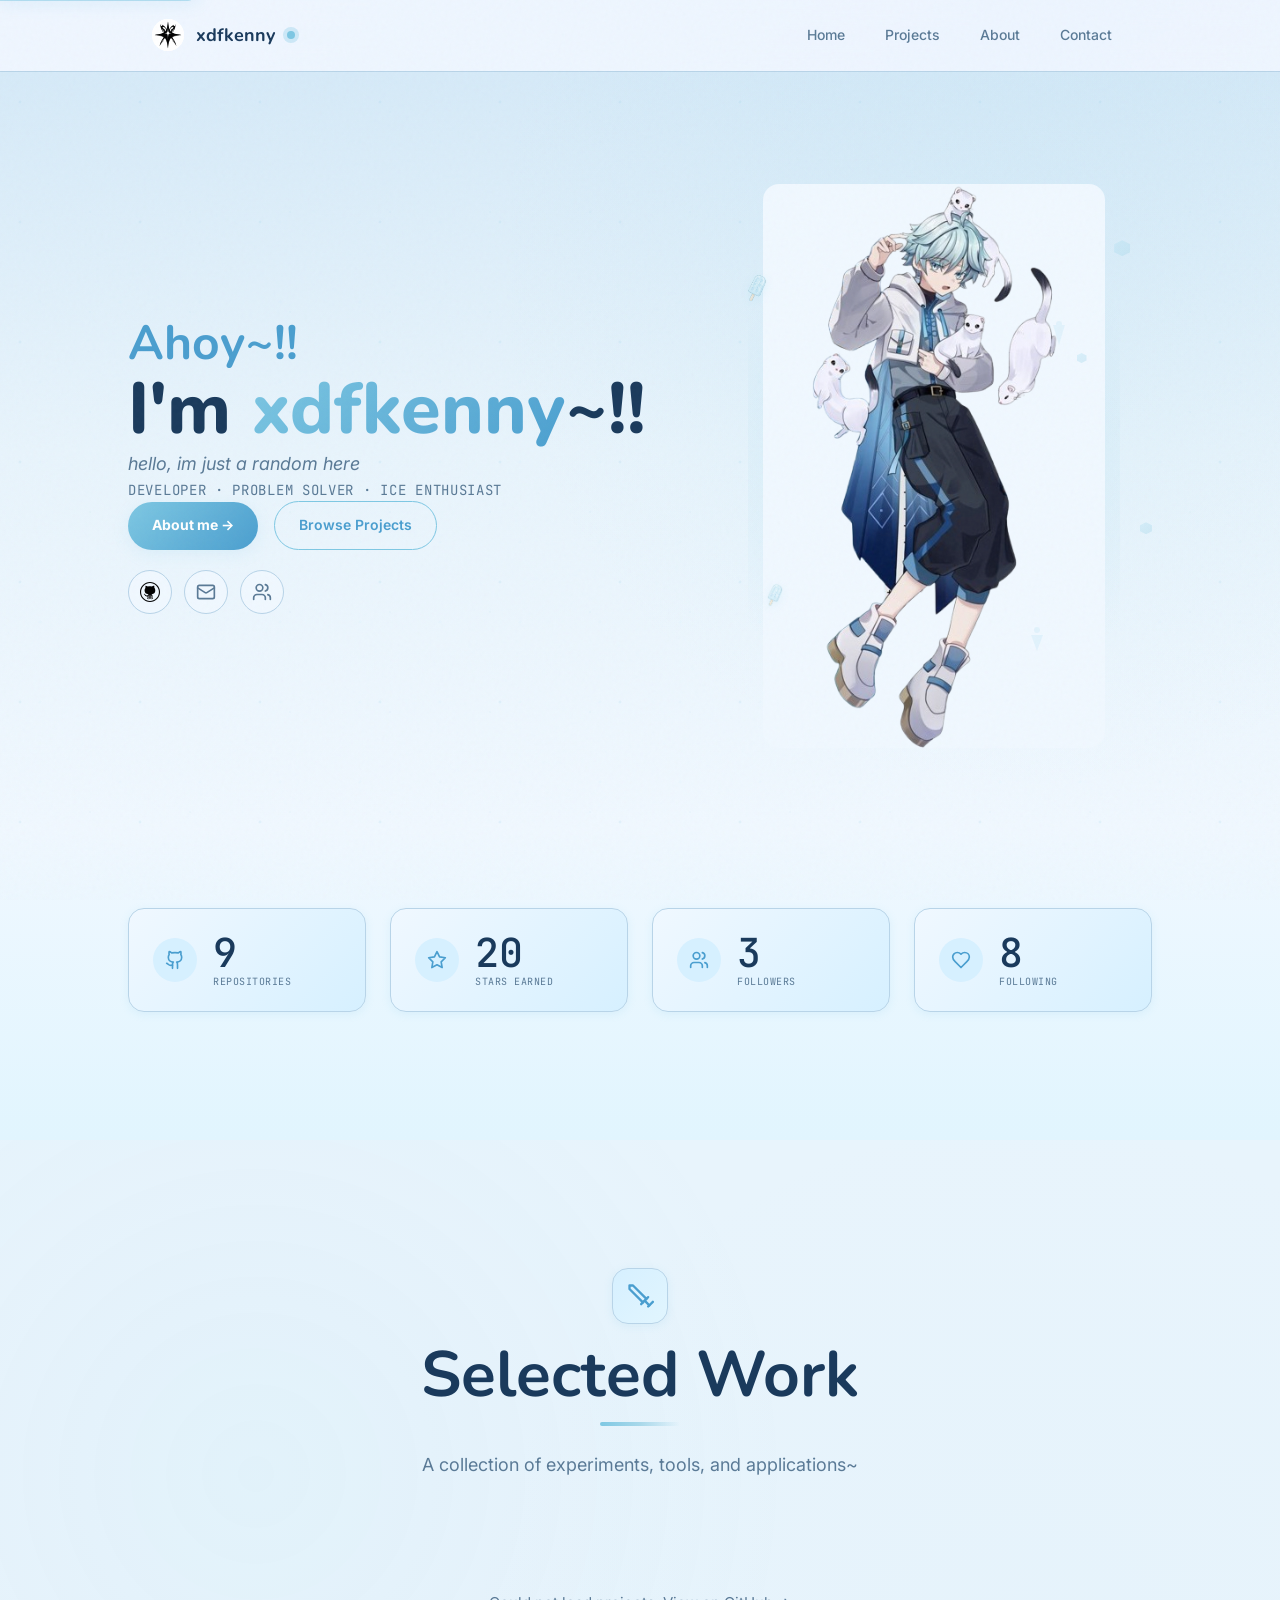
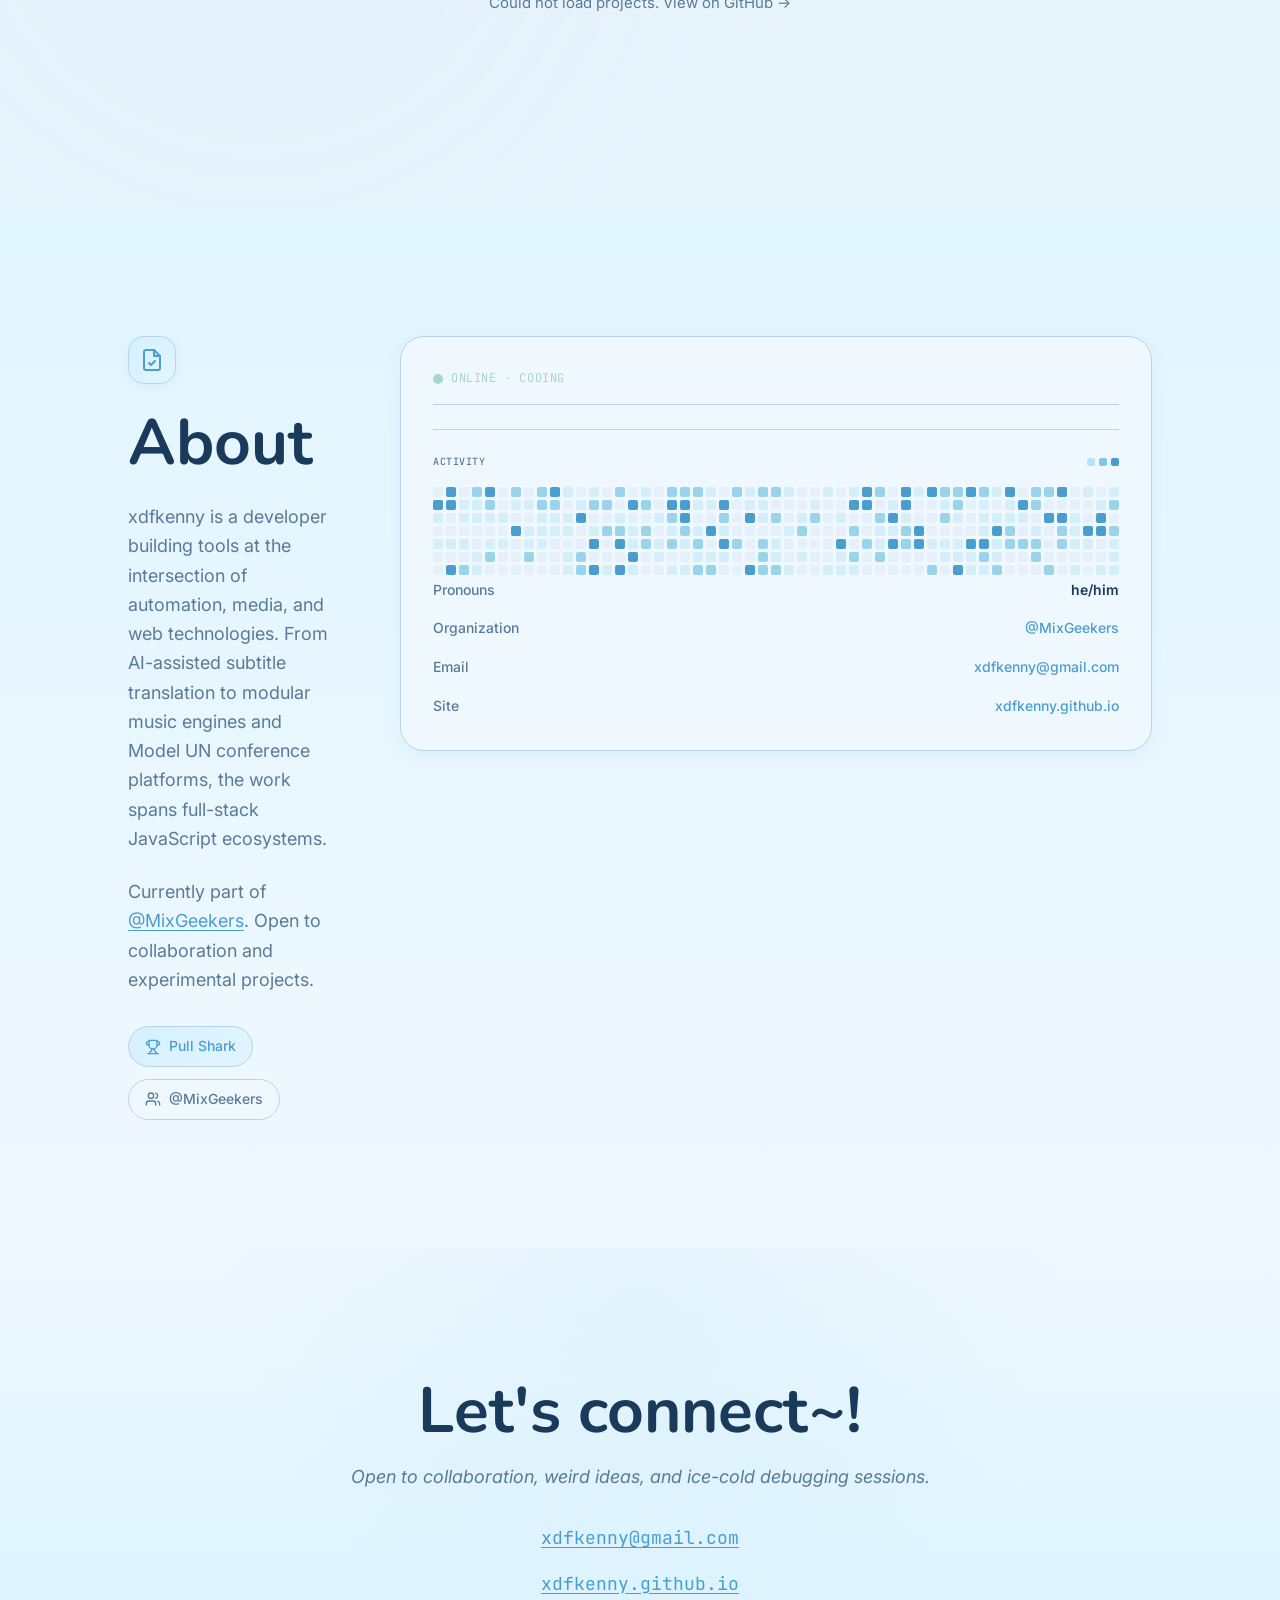
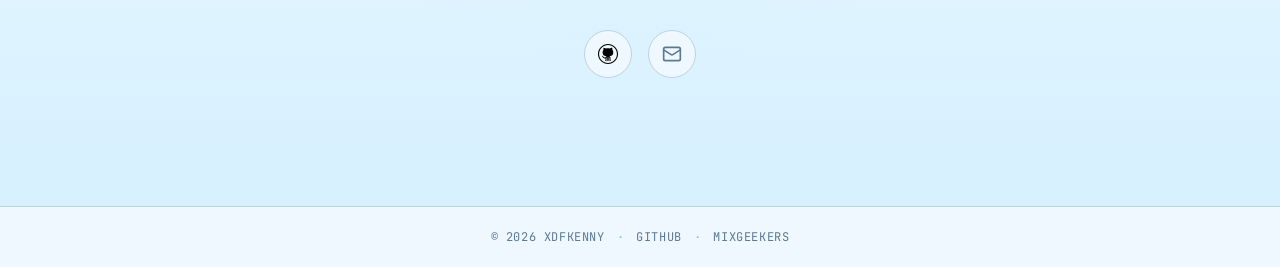
==== index.html @ c812cd15 "Rename heatmap classes to activity-wrapper/grid/square, fix layout with grid-auto-flow:column" ====
﻿<!DOCTYPE html>
<html lang="en">
<head>
  <meta charset="UTF-8">
  <meta name="viewport" content="width=device-width, initial-scale=1.0">
  <title>xdfkenny — Soft Cryo Portfolio</title>
  <meta name="description" content="xdfkenny — developer portfolio. A collection of experiments, tools, and applications built across JavaScript, TypeScript, Vue, and Nuxt. Soft Cryo aesthetic.">

  <link rel="preconnect" href="https://fonts.googleapis.com">
  <link rel="preconnect" href="https://fonts.gstatic.com" crossorigin>
  <link href="https://fonts.googleapis.com/css2?family=Nunito:wght@400;600;700;800&family=Inter:wght@300;400;500;600&family=JetBrains+Mono:wght@300;400;500&display=swap" rel="stylesheet">

  <link rel="icon" type="image/svg+xml" href="assets/logo.svg">
  <link rel="stylesheet" href="styles.css">
  <script src="script.js" defer></script>
</head>
<body>
  <a href="#main-content" class="skip-link">Skip to main content</a>

  <header class="site-header" role="banner">
    <nav class="site-nav" aria-label="Primary">
      <a href="#" class="brand">
        <img src="assets/logo.svg" alt="" class="brand-logo" aria-hidden="true">
        <span>xdfkenny</span>
        <span class="status-dot" aria-label="Online" title="Online"></span>
      </a>
      <div class="nav-links" id="nav-links">
        <a href="#">Home</a>
        <a href="#work">Projects</a>
        <a href="#about">About</a>
        <a href="#contact">Contact</a>
      </div>
      <button class="nav-toggle" aria-label="Toggle navigation" aria-expanded="false" aria-controls="nav-links">
        <span class="nav-toggle-bar" aria-hidden="true"></span>
        <span class="nav-toggle-bar" aria-hidden="true"></span>
        <span class="nav-toggle-bar" aria-hidden="true"></span>
      </button>
    </nav>
  </header>

  <main id="main-content">
    <!-- Hero Section -->
    <section class="hero" aria-labelledby="hero-heading">
      <div class="hero-inner">
        <div class="hero-content">
          <div class="hero-text">
            <p class="hero-greeting">Ahoy~!!</p>
            <h1 id="hero-heading" class="hero-title">I'm <span class="hero-name">xdfkenny</span>~!!</h1>
            <p class="hero-subtitle">hello, im just a random here</p>
            <p class="hero-role">Developer · Problem Solver · Ice Enthusiast</p>
            <div class="hero-actions">
              <a href="#about" class="btn btn-primary">About me →</a>
              <a href="#work" class="btn btn-secondary">Browse Projects</a>
            </div>
            <div class="hero-social">
              <a href="https://github.com/xdfkenny" class="icon-btn" target="_blank" rel="noopener noreferrer" aria-label="GitHub">
                <img src="assets/github.svg" alt="" class="icon-btn-img" aria-hidden="true">
              </a>
              <a href="mailto:xdfkenny@gmail.com" class="icon-btn" aria-label="Email">
                <svg xmlns="http://www.w3.org/2000/svg" width="20" height="20" viewBox="0 0 24 24" fill="none" stroke="currentColor" stroke-width="2" stroke-linecap="round" stroke-linejoin="round" aria-hidden="true"><rect width="20" height="16" x="2" y="4" rx="2"/><path d="m22 7-8.97 5.7a1.94 1.94 0 0 1-2.06 0L2 7"/></svg>
              </a>
              <a href="https://github.com/MixGeekers" class="icon-btn" target="_blank" rel="noopener noreferrer" aria-label="MixGeekers">
                <svg xmlns="http://www.w3.org/2000/svg" width="20" height="20" viewBox="0 0 24 24" fill="none" stroke="currentColor" stroke-width="2" stroke-linecap="round" stroke-linejoin="round" aria-hidden="true"><path d="M16 21v-2a4 4 0 0 0-4-4H6a4 4 0 0 0-4 4v2"/><circle cx="9" cy="7" r="4"/><path d="M22 21v-2a4 4 0 0 0-3-3.87"/><path d="M16 3.13a4 4 0 0 1 0 7.75"/></svg>
              </a>
            </div>
          </div>
          <div class="hero-visual">
            <div class="hero-avatar-frame">
              <img src="assets/image.png" alt="Chongyun full body illustration" class="hero-avatar">
              <div class="hero-avatar-glow" aria-hidden="true"></div>
            </div>
            <div class="floating-decorations" aria-hidden="true">
              <img src="assets/popsicle.png" alt="" class="popsicle-img popsicle-1">
              <img src="assets/popsicle.png" alt="" class="popsicle-img popsicle-2">
              <div class="icicle icicle-1"></div>
              <div class="icicle icicle-2"></div>
              <div class="crystal crystal-1"></div>
              <div class="crystal crystal-2"></div>
              <div class="crystal crystal-3"></div>
            </div>
          </div>
        </div>
      </div>
    </section>

    <!-- Stats Dashboard -->
    <section class="stats" aria-labelledby="stats-heading">
      <h2 id="stats-heading" class="sr-only">Statistics</h2>
      <div class="stats-grid">
        <div class="stats-card">
          <div class="stats-icon">
            <svg xmlns="http://www.w3.org/2000/svg" width="24" height="24" viewBox="0 0 24 24" fill="none" stroke="currentColor" stroke-width="2" stroke-linecap="round" stroke-linejoin="round" aria-hidden="true"><path d="M15 22v-4a4.8 4.8 0 0 0-1-3.5c3 0 6-2 6-5.5.08-1.25-.27-2.48-1-3.5.28-1.15.28-2.35 0-3.5 0 0-1 0-3 1.5-2.64-.5-5.36-.5-8 0C6 2 5 2 5 2c-.3 1.15-.3 2.35 0 3.5A5.403 5.403 0 0 0 4 9c0 3.5 3 5.5 6 5.5-.39.49-.68 1.05-.85 1.65-.17.6-.22 1.23-.15 1.85v4"/><path d="M9 18c-4.51 2-5-2-7-2"/></svg>
          </div>
          <div class="stats-info">
            <span class="stats-number">9</span>
            <span class="stats-label">Repositories</span>
          </div>
        </div>
        <div class="stats-card">
          <div class="stats-icon">
            <svg xmlns="http://www.w3.org/2000/svg" width="24" height="24" viewBox="0 0 24 24" fill="none" stroke="currentColor" stroke-width="2" stroke-linecap="round" stroke-linejoin="round" aria-hidden="true"><polygon points="12 2 15.09 8.26 22 9.27 17 14.14 18.18 21.02 12 17.77 5.82 21.02 7 14.14 2 9.27 8.91 8.26 12 2"/></svg>
          </div>
          <div class="stats-info">
            <span class="stats-number">20</span>
            <span class="stats-label">Stars Earned</span>
          </div>
        </div>
        <div class="stats-card">
          <div class="stats-icon">
            <svg xmlns="http://www.w3.org/2000/svg" width="24" height="24" viewBox="0 0 24 24" fill="none" stroke="currentColor" stroke-width="2" stroke-linecap="round" stroke-linejoin="round" aria-hidden="true"><path d="M16 21v-2a4 4 0 0 0-4-4H6a4 4 0 0 0-4 4v2"/><circle cx="9" cy="7" r="4"/><path d="M22 21v-2a4 4 0 0 0-3-3.87"/><path d="M16 3.13a4 4 0 0 1 0 7.75"/></svg>
          </div>
          <div class="stats-info">
            <span class="stats-number">3</span>
            <span class="stats-label">Followers</span>
          </div>
        </div>
        <div class="stats-card">
          <div class="stats-icon">
            <svg xmlns="http://www.w3.org/2000/svg" width="24" height="24" viewBox="0 0 24 24" fill="none" stroke="currentColor" stroke-width="2" stroke-linecap="round" stroke-linejoin="round" aria-hidden="true"><path d="M19 14c1.49-1.46 3-3.21 3-5.5A5.5 5.5 0 0 0 16.5 3c-1.76 0-3 .5-4.5 2-1.5-1.5-2.74-2-4.5-2A5.5 5.5 0 0 0 2 8.5c0 2.3 1.5 4.05 3 5.5l7 7Z"/></svg>
          </div>
          <div class="stats-info">
            <span class="stats-number">8</span>
            <span class="stats-label">Following</span>
          </div>
        </div>
      </div>
    </section>

    <!-- Selected Work -->
    <section class="work" id="work" aria-labelledby="work-heading">
      <div class="work-inner">
        <header class="work-header">
          <div class="work-icon" aria-hidden="true">
            <svg xmlns="http://www.w3.org/2000/svg" width="32" height="32" viewBox="0 0 24 24" fill="none" stroke="currentColor" stroke-width="2" stroke-linecap="round" stroke-linejoin="round"><path d="M14.5 17.5 3 6V3h3l11.5 11.5"/><path d="m13 19 6-6"/><path d="m16 16 4 4"/><path d="m19 21 4-4"/></svg>
          </div>
          <h2 id="work-heading" class="work-title">Selected Work</h2>
          <div class="work-underline" aria-hidden="true"></div>
          <p class="work-intro">A collection of experiments, tools, and applications~</p>
        </header>

        <div class="project-grid" id="project-grid">
          <!-- Projects loaded dynamically from GitHub API -->
          <div class="project-loading" id="project-loading">
            <div class="loading-spinner"></div>
            <p>Loading projects from GitHub...</p>
          </div>
        </div>
      </div>
    </section>

    <!-- About Section -->
    <section class="about" id="about" aria-labelledby="about-heading">
      <div class="about-inner">
        <div class="about-text">
          <div class="about-header-icon" aria-hidden="true">
            <svg xmlns="http://www.w3.org/2000/svg" width="32" height="32" viewBox="0 0 24 24" fill="none" stroke="currentColor" stroke-width="2" stroke-linecap="round" stroke-linejoin="round"><path d="M14 2H6a2 2 0 0 0-2 2v16a2 2 0 0 0 2 2h12a2 2 0 0 0 2-2V8z"/><polyline points="14 2 14 8 20 8"/><path d="m9 15 2 2 4-4"/></svg>
          </div>
          <h2 id="about-heading" class="about-title">About</h2>
          <p class="about-body">
            xdfkenny is a developer building tools at the intersection of automation, media, and web technologies. From AI-assisted subtitle translation to modular music engines and Model UN conference platforms, the work spans full-stack JavaScript ecosystems.
          </p>
          <p class="about-body">
            Currently part of <a href="https://github.com/MixGeekers" target="_blank" rel="noopener noreferrer">@MixGeekers</a>. Open to collaboration and experimental projects.
          </p>
          <div class="about-badges">
            <span class="badge badge-achievement">
              <svg xmlns="http://www.w3.org/2000/svg" width="16" height="16" viewBox="0 0 24 24" fill="none" stroke="currentColor" stroke-width="2" stroke-linecap="round" stroke-linejoin="round" aria-hidden="true"><path d="M6 9H4.5a2.5 2.5 0 0 1 0-5H6"/><path d="M18 9h1.5a2.5 2.5 0 0 0 0-5H18"/><path d="M4 22h16"/><path d="M10 14.66V17c0 .55-.47.98-.97 1.21C7.85 18.75 7 20.24 7 22"/><path d="M14 14.66V17c0 .55.47.98.97 1.21C16.15 18.75 17 20.24 17 22"/><path d="M18 2H6v7a6 6 0 0 0 12 0V2Z"/></svg>
              Pull Shark
            </span>
            <span class="badge badge-org">
              <svg xmlns="http://www.w3.org/2000/svg" width="16" height="16" viewBox="0 0 24 24" fill="none" stroke="currentColor" stroke-width="2" stroke-linecap="round" stroke-linejoin="round" aria-hidden="true"><path d="M16 21v-2a4 4 0 0 0-4-4H6a4 4 0 0 0-4 4v2"/><circle cx="9" cy="7" r="4"/><path d="M22 21v-2a4 4 0 0 0-3-3.87"/><path d="M16 3.13a4 4 0 0 1 0 7.75"/></svg>
              @MixGeekers
            </span>
          </div>
        </div>
        <div class="about-card">
          <div class="about-card-header">
            <span class="about-card-dot" aria-hidden="true"></span>
            <span class="about-card-status">Online · Coding</span>
          </div>
          
          <!-- GitHub Activity Heatmap -->
          <div class="github-heatmap" aria-label="GitHub activity visualization">
            <div class="heatmap-header">
              <span class="heatmap-label">Activity</span>
              <div class="heatmap-legend">
                <span class="legend-item legend-low"></span>
                <span class="legend-item legend-med"></span>
                <span class="legend-item legend-high"></span>
              </div>
            </div>
            <div class="activity-wrapper">
              <div class="activity-grid" id="activity-grid">
                <!-- Heatmap cells generated by JavaScript from GitHub API -->
              </div>
            </div>
          </div>
          <div class="about-card-body">
            <div class="about-card-item">
              <span class="about-card-label">Pronouns</span>
              <span class="about-card-value">he/him</span>
            </div>
            <div class="about-card-item">
              <span class="about-card-label">Organization</span>
              <a href="https://github.com/MixGeekers" class="about-card-link" target="_blank" rel="noopener noreferrer">@MixGeekers</a>
            </div>
            <div class="about-card-item">
              <span class="about-card-label">Email</span>
              <a href="mailto:xdfkenny@gmail.com" class="about-card-link">xdfkenny@gmail.com</a>
            </div>
            <div class="about-card-item">
              <span class="about-card-label">Site</span>
              <a href="https://xdfkenny.github.io/" class="about-card-link">xdfkenny.github.io</a>
            </div>
          </div>
        </div>
      </div>
    </section>

    <!-- Contact Section -->
    <section class="contact" id="contact" aria-labelledby="contact-heading">
      <div class="contact-inner">
        <h2 id="contact-heading" class="contact-title">Let's connect~!</h2>
        <p class="contact-subtitle">Open to collaboration, weird ideas, and ice-cold debugging sessions.</p>
        <div class="contact-details">
          <a href="mailto:xdfkenny@gmail.com" class="contact-email">xdfkenny@gmail.com</a>
          <a href="https://xdfkenny.github.io/" class="contact-site">xdfkenny.github.io</a>
        </div>
        <div class="contact-social">
          <a href="https://github.com/xdfkenny" class="contact-social-link" target="_blank" rel="noopener noreferrer" aria-label="GitHub">
            <img src="assets/github.svg" alt="GitHub" class="contact-social-icon">
          </a>
          <a href="mailto:xdfkenny@gmail.com" class="contact-social-link" aria-label="Email">
            <svg xmlns="http://www.w3.org/2000/svg" width="20" height="20" viewBox="0 0 24 24" fill="none" stroke="currentColor" stroke-width="2" stroke-linecap="round" stroke-linejoin="round" aria-hidden="true"><rect width="20" height="16" x="2" y="4" rx="2"/><path d="m22 7-8.97 5.7a1.94 1.94 0 0 1-2.06 0L2 7"/></svg>
          </a>
        </div>
      </div>
    </section>
  </main>

  <footer class="site-footer">
    <div class="footer-inner">
      <span class="footer-item">© 2026 xdfkenny</span>
      <span class="footer-separator" aria-hidden="true">·</span>
      <span class="footer-item">GITHUB</span>
      <span class="footer-separator" aria-hidden="true">·</span>
      <span class="footer-item">MIXGEEKERS</span>
    </div>
  </footer>
</body>
</html>
---- styles.css ----
﻿/* ============================================
   SOFT CRYO DESIGN SYSTEM
   ============================================ */

/* ---- CSS Variables ---- */
:root {
  /* Icy Backgrounds */
  --bg: #E8F4FC;
  --bg-warm: #F0F8FF;
  --bg-cool: #D6EAF8;
  
  /* Text Colors */
  --fg: #1A3A5C;
  --fg-muted: #5A7A96;
  
  /* Blue Accents */
  --accent: #7EC8E3;
  --accent-light: #B8E3F5;
  --accent-dark: #4A9ECF;
  --accent-glow: #D6F0FF;
  --crystal: #A8D8EA;
  --frost: #E1F5FE;
  
  /* Rose Ice - Rare Warmth */
  --rose-ice: #E8D5E0;
  
  /* Borders & Shadows */
  --border: #B8D4E8;
  --border-strong: #7EC8E3;
  --shadow: rgba(126, 200, 227, 0.15);
  --shadow-glow: rgba(126, 200, 227, 0.25);
  --error: #E8A5A5;
  --success: #A5D8C5;

  --font-display: "Nunito", "Quicksand", sans-serif;
  --font-body: "Inter", "Segoe UI", sans-serif;
  --font-mono: "JetBrains Mono", "Fira Code", monospace;

  --radius-sm: 8px;
  --radius-md: 12px;
  --radius-lg: 16px;
  --radius-xl: 24px;
  --radius-2xl: 32px;
  --radius-full: 9999px;
}

/* ---- Reset ---- */
*, *::before, *::after {
  margin: 0;
  padding: 0;
  box-sizing: border-box;
}

html {
  scroll-behavior: smooth;
  font-size: 16px;
  -webkit-font-smoothing: antialiased;
  -moz-osx-font-smoothing: grayscale;
}

body {
  font-family: var(--font-body);
  font-size: 1rem;
  line-height: 1.625;
  color: var(--fg);
  background: linear-gradient(135deg, var(--bg) 0%, var(--bg-cool) 50%, var(--bg-warm) 100%);
  background-attachment: fixed;
  min-height: 100vh;
}

img {
  max-width: 100%;
  height: auto;
  display: block;
}

a {
  color: inherit;
  text-decoration: none;
}

/* ---- Accessibility ---- */
.sr-only {
  position: absolute;
  width: 1px;
  height: 1px;
  padding: 0;
  margin: -1px;
  overflow: hidden;
  clip: rect(0, 0, 0, 0);
  white-space: nowrap;
  border: 0;
}

/* ---- Skip Link ---- */
.skip-link {
  position: absolute;
  top: 0;
  left: 0;
  z-index: 100;
  background: var(--accent);
  color: #FFFFFF;
  padding: 0.75rem 1.5rem;
  font-family: var(--font-mono);
  font-size: 0.75rem;
  text-transform: uppercase;
  letter-spacing: 0.05em;
  border-radius: 0 0 var(--radius-md) 0;
  transform: translateY(-100%);
  transition: transform 200ms ease-out;
  box-shadow: 0 4px 16px var(--shadow);
}

.skip-link:focus {
  transform: translateY(0);
  outline: 2px solid var(--accent);
  outline-offset: 3px;
}

/* ---- Global Textures ---- */
body::before {
  content: "";
  position: fixed;
  inset: 0;
  pointer-events: none;
  background-image: url("data:image/svg+xml,%3Csvg viewBox='0 0 256 256' xmlns='http://www.w3.org/2000/svg'%3E%3Cfilter id='noise'%3E%3CfeTurbulence type='fractalNoise' baseFrequency='0.9' numOctaves='3' stitchTiles='stitch'/%3E%3C/filter%3E%3Crect width='100%25' height='100%25' filter='url(%23noise)'/%3E%3C/svg%3E");
  opacity: 0.03;
  z-index: 9999;
}

/* ============================================
   NAVIGATION
   ============================================ */
.site-header {
  position: sticky;
  top: 0;
  z-index: 50;
  background-color: rgba(240, 247, 255, 0.9);
  backdrop-filter: blur(12px);
  border-bottom: 1px solid var(--border);
}

.site-nav {
  display: flex;
  align-items: center;
  justify-content: space-between;
  max-width: 1024px;
  margin: 0 auto;
  padding: 1rem 1.5rem;
  position: relative;
  z-index: 2;
}

.brand {
  display: flex;
  align-items: center;
  gap: 0.75rem;
  font-family: var(--font-display);
  font-size: 1.125rem;
  font-weight: 700;
  color: var(--fg);
  transition: color 200ms ease;
}

.brand:hover {
  color: var(--accent-dark);
}

.brand-logo {
  width: 32px;
  height: 32px;
  display: block;
  border-radius: var(--radius-full);
}

.status-dot {
  width: 8px;
  height: 8px;
  background: var(--accent);
  border-radius: var(--radius-full);
  position: relative;
  animation: pulse-dot 2s ease-in-out infinite;
}

.status-dot::after {
  content: "";
  position: absolute;
  inset: -4px;
  border-radius: var(--radius-full);
  background: var(--accent);
  opacity: 0.3;
  animation: pulse-dot-ring 2s ease-in-out infinite;
}

@keyframes pulse-dot {
  0%, 100% { transform: scale(1); }
  50% { transform: scale(1.1); }
}

@keyframes pulse-dot-ring {
  0%, 100% { transform: scale(1); opacity: 0.3; }
  50% { transform: scale(1.5); opacity: 0; }
}

.nav-links {
  display: flex;
  gap: 0.5rem;
}

.nav-links a {
  font-family: var(--font-body);
  font-size: 0.875rem;
  font-weight: 500;
  color: var(--fg-muted);
  padding: 0.5rem 1rem;
  border-radius: var(--radius-full);
  transition: background-color 150ms ease, color 150ms ease;
}

.nav-links a:hover,
.nav-links a:focus-visible {
  background: var(--frost);
  color: var(--accent-dark);
}

.nav-links a:focus-visible {
  outline: 2px solid var(--accent);
  outline-offset: 2px;
}

/* ---- Mobile Nav Toggle ---- */
.nav-toggle {
  display: none;
  flex-direction: column;
  gap: 5px;
  padding: 0.5rem;
  background: var(--bg-warm);
  border: 1px solid var(--border);
  border-radius: var(--radius-md);
  cursor: pointer;
  min-width: 48px;
  min-height: 48px;
}

.nav-toggle-bar {
  display: block;
  width: 24px;
  height: 2px;
  background: var(--fg);
  border-radius: 2px;
  transition: transform 200ms ease, opacity 200ms ease;
}

.nav-toggle[aria-expanded="true"] .nav-toggle-bar:nth-child(1) {
  transform: translateY(7px) rotate(45deg);
}

.nav-toggle[aria-expanded="true"] .nav-toggle-bar:nth-child(2) {
  opacity: 0;
}

.nav-toggle[aria-expanded="true"] .nav-toggle-bar:nth-child(3) {
  transform: translateY(-7px) rotate(-45deg);
}

@media (max-width: 767px) {
  .nav-toggle {
    display: flex;
  }

  .nav-links {
    position: absolute;
    top: 100%;
    left: 0;
    right: 0;
    background: rgba(240, 247, 255, 0.98);
    backdrop-filter: blur(12px);
    border-bottom: 1px solid var(--border);
    flex-direction: column;
    padding: 1.5rem;
    gap: 0.5rem;
    transform: translateY(-100%);
    opacity: 0;
    visibility: hidden;
    transition: transform 200ms ease-out, opacity 200ms ease, visibility 200ms ease;
  }

  .nav-links.is-open {
    transform: translateY(0);
    opacity: 1;
    visibility: visible;
  }

  .nav-links a {
    padding: 0.75rem 1rem;
    font-size: 1rem;
  }
}

/* ============================================
   HERO
   ============================================ */
.hero {
  position: relative;
  padding: 4rem 1.5rem 5rem;
  background: linear-gradient(180deg, var(--bg-cool) 0%, var(--bg) 50%, var(--bg-warm) 100%);
  overflow: hidden;
}

.hero::before {
  content: "";
  position: absolute;
  inset: 0;
  pointer-events: none;
  background-image:
    radial-gradient(2px 2px at 20px 30px, rgba(126, 200, 227, 0.3), transparent),
    radial-gradient(2px 2px at 40px 70px, rgba(184, 227, 245, 0.2), transparent),
    radial-gradient(1px 1px at 90px 40px, rgba(126, 200, 227, 0.25), transparent);
  background-size: 120px 120px, 80px 80px, 100px 100px;
  opacity: 0.6;
  z-index: 1;
}

.hero::after {
  content: "";
  position: absolute;
  top: -50%;
  right: -20%;
  width: 80%;
  height: 150%;
  background: radial-gradient(circle, rgba(126, 200, 227, 0.08) 0%, transparent 70%);
  pointer-events: none;
  z-index: 1;
}

.hero-inner {
  position: relative;
  z-index: 2;
  max-width: 1024px;
  margin: 0 auto;
  width: 100%;
}

.hero-content {
  display: grid;
  grid-template-columns: 1fr;
  gap: 3rem;
  align-items: center;
}

.hero-text {
  display: flex;
  flex-direction: column;
}

.hero-text h1,
.hero-text p {
  margin: 0;
}

.hero-greeting {
  font-family: var(--font-display);
  font-size: 2rem;
  font-weight: 700;
  color: var(--accent-dark);
  line-height: 1.1;
  margin-bottom: 0.25rem;
}

.hero-title {
  font-family: var(--font-display);
  font-size: 2.5rem;
  font-weight: 800;
  line-height: 1.1;
  color: var(--fg);
  margin-bottom: 0.75rem;
}

.hero-name {
  background: linear-gradient(135deg, var(--accent), var(--accent-dark));
  -webkit-background-clip: text;
  -webkit-text-fill-color: transparent;
  background-clip: text;
}

.hero-subtitle {
  font-family: var(--font-body);
  font-size: 1.125rem;
  font-style: italic;
  font-weight: 400;
  color: var(--fg-muted);
  margin-bottom: 0.25rem;
}

.hero-role {
  font-family: var(--font-mono);
  font-size: 0.875rem;
  font-weight: 400;
  text-transform: uppercase;
  letter-spacing: 0.05em;
  color: var(--fg-muted);
  margin-bottom: 1.5rem;
}

.hero-actions {
  display: flex;
  flex-wrap: wrap;
  gap: 1rem;
  align-items: center;
  margin-bottom: 1.25rem;
}

.hero-social {
  display: flex;
  gap: 0.75rem;
  align-items: center;
}

/* ---- Hero Visual ---- */
.hero-visual {
  display: flex;
  justify-content: center;
  position: relative;
}

.hero-avatar-frame {
  position: relative;
  display: flex;
  align-items: center;
  justify-content: center;
}

.hero-avatar {
  max-width: 320px;
  width: 100%;
  height: auto;
  border-radius: var(--radius-lg);
  background: var(--bg-warm);
}

.hero-avatar-glow {
  position: absolute;
  inset: -15px;
  border-radius: var(--radius-lg);
  background: radial-gradient(circle, rgba(126, 200, 227, 0.25) 0%, transparent 70%);
  z-index: -1;
  animation: glow-pulse 4s ease-in-out infinite;
}

@keyframes glow-pulse {
  0%, 100% { opacity: 0.6; transform: scale(1); }
  50% { opacity: 1; transform: scale(1.05); }
}

/* Floating Decorations */
.floating-decorations {
  position: absolute;
  inset: 0;
  pointer-events: none;
}

.crystal {
  position: absolute;
  width: 16px;
  height: 16px;
  background: linear-gradient(135deg, var(--accent-light), var(--crystal));
  clip-path: polygon(50% 0%, 100% 25%, 100% 75%, 50% 100%, 0% 75%, 0% 25%);
  opacity: 0.4;
  animation: float-decoration 6s ease-in-out infinite;
}

.crystal-1 {
  top: 10%;
  right: 5%;
  animation-delay: 0s;
}

.crystal-2 {
  top: 60%;
  right: 0%;
  width: 12px;
  height: 12px;
  animation-delay: -2s;
}

.crystal-3 {
  top: 30%;
  right: 15%;
  width: 10px;
  height: 10px;
  animation-delay: -4s;
}

/* Popsicle Image Decorations */
.popsicle-img {
  position: absolute;
  width: 40px;
  height: auto;
  opacity: 0.4;
  animation: float-decoration 8s ease-in-out infinite;
  filter: drop-shadow(0 2px 4px rgba(126, 200, 227, 0.3));
}

.popsicle-1 {
  top: 15%;
  left: 5%;
  animation-delay: -1s;
}

.popsicle-2 {
  top: 70%;
  left: 10%;
  width: 32px;
  animation-delay: -3s;
}

/* Icicle Decorations */
.icicle {
  position: absolute;
  width: 0;
  height: 0;
  border-left: 6px solid transparent;
  border-right: 6px solid transparent;
  border-top: 20px solid var(--accent-light);
  opacity: 0.25;
  animation: float-decoration 7s ease-in-out infinite;
}

.icicle::after {
  content: "";
  position: absolute;
  top: -24px;
  left: -3px;
  width: 6px;
  height: 6px;
  background: var(--accent-light);
  border-radius: 50%;
}

.icicle-1 {
  top: 25%;
  right: 20%;
  animation-delay: -2.5s;
}

.icicle-2 {
  top: 80%;
  right: 25%;
  border-top-width: 16px;
  animation-delay: -5s;
}

@keyframes float-decoration {
  0%, 100% { transform: translateY(0) rotate(0deg); }
  50% { transform: translateY(-15px) rotate(5deg); }
}

@media (min-width: 768px) {
  .hero {
    padding: 6rem 2rem 4rem;
  }

  .hero-content {
    grid-template-columns: 1.2fr 1fr;
    gap: 4rem;
  }

  .hero-greeting {
    font-size: 2.5rem;
  }

  .hero-title {
    font-size: 3.5rem;
  }

  .hero-avatar {
    max-width: 380px;
  }
}

@media (min-width: 1024px) {
  .hero {
    padding: 7rem 3rem 5rem;
  }

  .hero-greeting {
    font-size: 3rem;
  }

  .hero-title {
    font-size: 4.5rem;
  }

  .hero-avatar {
    max-width: 420px;
  }
}

/* ============================================
   BUTTONS
   ============================================ */
.btn {
  display: inline-flex;
  align-items: center;
  justify-content: center;
  gap: 0.5rem;
  padding: 0.75rem 1.5rem;
  font-family: var(--font-body);
  font-size: 0.875rem;
  font-weight: 600;
  text-decoration: none;
  cursor: pointer;
  border: none;
  border-radius: var(--radius-full);
  transition: transform 150ms cubic-bezier(0.34, 1.56, 0.64, 1),
              box-shadow 150ms ease,
              background-color 150ms ease;
  min-height: 48px;
  min-width: 48px;
}

.btn-primary {
  background: linear-gradient(135deg, var(--accent), var(--accent-dark));
  color: #FFFFFF;
  box-shadow: 0 4px 16px var(--shadow);
  font-weight: 700;
}

.btn-primary:hover {
  transform: scale(1.03);
  box-shadow: 0 0 20px var(--shadow-glow), 0 4px 16px var(--shadow);
}

.btn-primary:focus-visible {
  outline: 2px solid var(--accent);
  outline-offset: 3px;
  box-shadow: 0 0 0 3px rgba(126, 200, 227, 0.3);
}

.btn-secondary {
  background: transparent;
  color: var(--accent-dark);
  border: 1.5px solid var(--accent);
}

.btn-secondary:hover {
  background: var(--frost);
  color: var(--fg);
  border-color: var(--accent-dark);
  transform: scale(1.03);
}

.btn-secondary:focus-visible {
  outline: 2px solid var(--accent);
  outline-offset: 3px;
}

/* Icon Button */
.icon-btn {
  display: flex;
  align-items: center;
  justify-content: center;
  width: 44px;
  height: 44px;
  border-radius: var(--radius-full);
  background: var(--bg-warm);
  border: 1px solid var(--border);
  color: var(--fg-muted);
  transition: transform 150ms cubic-bezier(0.34, 1.56, 0.64, 1),
              background-color 150ms ease,
              box-shadow 150ms ease;
}

.icon-btn:hover {
  transform: scale(1.1);
  background: var(--frost);
  box-shadow: 0 2px 8px var(--shadow);
}

.icon-btn:focus-visible {
  outline: 2px solid var(--accent);
  outline-offset: 2px;
}

.icon-btn-img,
.icon-btn svg {
  width: 20px;
  height: 20px;
}

/* ============================================
   STATS DASHBOARD
   ============================================ */
.stats {
  position: relative;
  padding: 3rem 1.5rem 6rem;
  background: linear-gradient(180deg, var(--bg-warm) 0%, var(--frost) 100%);
}

.stats-grid {
  position: relative;
  z-index: 2;
  max-width: 1024px;
  margin: 0 auto;
  display: grid;
  grid-template-columns: repeat(2, 1fr);
  gap: 1rem;
}

.stats-card {
  display: flex;
  align-items: center;
  gap: 1rem;
  padding: 1.25rem;
  background: linear-gradient(135deg, var(--bg-warm), var(--accent-glow));
  border-radius: var(--radius-lg);
  border: 1px solid var(--border);
  box-shadow: 0 2px 8px var(--shadow);
  transition: transform 200ms cubic-bezier(0.34, 1.56, 0.64, 1),
              box-shadow 200ms ease-out;
}

.stats-card:hover {
  transform: translateY(-4px);
  box-shadow: 0 8px 32px var(--shadow-glow);
  border-color: var(--accent);
}

.stats-icon {
  display: flex;
  align-items: center;
  justify-content: center;
  width: 44px;
  height: 44px;
  background: var(--accent-glow);
  border-radius: var(--radius-full);
  color: var(--accent-dark);
  flex-shrink: 0;
}

.stats-icon svg {
  width: 20px;
  height: 20px;
}

.stats-info {
  display: flex;
  flex-direction: column;
  gap: 0.25rem;
}

.stats-number {
  font-family: var(--font-mono);
  font-size: 1.5rem;
  font-weight: 500;
  line-height: 1;
  color: var(--fg);
}

.stats-label {
  font-family: var(--font-mono);
  font-size: 0.625rem;
  font-weight: 400;
  text-transform: uppercase;
  letter-spacing: 0.05em;
  color: var(--fg-muted);
  line-height: 1;
}

@media (min-width: 768px) {
  .stats {
    padding: 4rem 2rem 7rem;
  }

  .stats-grid {
    grid-template-columns: repeat(4, 1fr);
    gap: 1.5rem;
  }

  .stats-card {
    padding: 1.5rem;
  }

  .stats-number {
    font-size: 2rem;
  }
}

@media (min-width: 1024px) {
  .stats {
    padding: 5rem 3rem 8rem;
  }

  .stats-number {
    font-size: 2.5rem;
  }
}

/* ============================================
   WORK ICON
   ============================================ */
.work-icon {
  display: flex;
  align-items: center;
  justify-content: center;
  width: 56px;
  height: 56px;
  margin: 0 auto 1rem;
  background: linear-gradient(135deg, var(--accent-glow), var(--frost));
  border-radius: var(--radius-lg);
  border: 1px solid var(--border);
  color: var(--accent-dark);
  box-shadow: 0 2px 8px var(--shadow);
}

.work-icon svg {
  width: 28px;
  height: 28px;
}

/* ============================================
   PROJECT LOADING
   ============================================ */
.project-loading {
  grid-column: 1 / -1;
  display: flex;
  flex-direction: column;
  align-items: center;
  justify-content: center;
  gap: 1rem;
  padding: 4rem 2rem;
  color: var(--fg-muted);
  font-family: var(--font-body);
  font-size: 0.9375rem;
}

.loading-spinner {
  width: 40px;
  height: 40px;
  border: 3px solid var(--border);
  border-top-color: var(--accent);
  border-radius: var(--radius-full);
  animation: spin 1s linear infinite;
}

@keyframes spin {
  to { transform: rotate(360deg); }
}

/* ============================================
   SELECTED WORK
   ============================================ */
.work {
  position: relative;
  padding: 4rem 1.5rem;
  background: var(--bg);
}

.work::before {
  content: "";
  position: absolute;
  inset: 0;
  pointer-events: none;
  background-image:
    radial-gradient(circle at 20% 50%, rgba(126, 200, 227, 0.06) 0%, transparent 50%),
    radial-gradient(circle at 80% 80%, rgba(168, 216, 234, 0.04) 0%, transparent 50%);
  z-index: 1;
}

.work-inner {
  position: relative;
  z-index: 2;
  max-width: 1024px;
  margin: 0 auto;
}

.work-header {
  margin-bottom: 3rem;
  text-align: center;
}

.work-title {
  font-family: var(--font-display);
  font-size: 2.5rem;
  font-weight: 700;
  line-height: 1.1;
  color: var(--fg);
  margin-bottom: 0.75rem;
}

.work-underline {
  width: 80px;
  height: 4px;
  margin: 0 auto 1.5rem;
  background: linear-gradient(90deg, var(--accent), var(--crystal), transparent);
  border-radius: var(--radius-full);
}

.work-intro {
  font-family: var(--font-body);
  font-size: 1.125rem;
  font-weight: 400;
  line-height: 1.625;
  color: var(--fg-muted);
  max-width: 480px;
  margin: 0 auto;
}

.project-grid {
  display: grid;
  grid-template-columns: 1fr;
  gap: 1.5rem;
}

.project-card {
  background: var(--bg-warm);
  border: 1px solid var(--border);
  border-radius: var(--radius-lg);
  box-shadow: 0 2px 8px var(--shadow);
  transition: transform 200ms cubic-bezier(0.34, 1.56, 0.64, 1),
              box-shadow 200ms ease-out,
              border-color 150ms ease;
  overflow: hidden;
}

.project-card:hover {
  transform: translateY(-4px);
  box-shadow: 0 8px 32px var(--shadow-glow);
  border-color: var(--accent);
}

.project-card--featured {
  border: 2px solid transparent;
  background: linear-gradient(var(--bg-warm), var(--bg-warm)) padding-box,
              linear-gradient(135deg, var(--accent), var(--crystal), var(--accent-light)) border-box;
  animation: glow-pulse 4s ease-in-out infinite;
}

.project-card-link {
  display: flex;
  flex-direction: column;
  gap: 0.75rem;
  padding: 1.5rem;
  height: 100%;
  min-height: 180px;
}

.project-card-link:focus-visible {
  outline: 2px solid var(--accent);
  outline-offset: 3px;
  border-radius: var(--radius-lg);
}

.project-card-header {
  display: flex;
  justify-content: space-between;
  align-items: center;
  flex-wrap: wrap;
  gap: 0.5rem;
}

.project-lang {
  display: inline-block;
  font-family: var(--font-mono);
  font-size: 0.625rem;
  font-weight: 600;
  text-transform: uppercase;
  letter-spacing: 0.05em;
  color: var(--accent-dark);
  background: var(--frost);
  padding: 0.25rem 0.75rem;
  border-radius: var(--radius-full);
  border: 1.5px solid var(--border);
}

.project-updated {
  font-family: var(--font-mono);
  font-size: 0.625rem;
  font-weight: 400;
  color: var(--fg-muted);
}

.project-title {
  font-family: var(--font-display);
  font-size: 1.25rem;
  font-weight: 700;
  line-height: 1.2;
  color: var(--fg);
}

.project-desc {
  font-family: var(--font-body);
  font-size: 0.9375rem;
  font-weight: 400;
  line-height: 1.625;
  color: var(--fg-muted);
  flex: 1;
}

.project-arrow {
  font-family: var(--font-body);
  font-size: 1.25rem;
  color: var(--accent);
  transition: transform 200ms ease-out;
}

.project-card:hover .project-arrow {
  transform: translateX(4px);
}

@media (min-width: 768px) {
  .work {
    padding: 6rem 2rem;
  }

  .work-title {
    font-size: 3.5rem;
  }

  .project-grid {
    grid-template-columns: repeat(2, 1fr);
    gap: 1.5rem;
  }

  .project-card-link {
    padding: 2rem;
  }

  .project-title {
    font-size: 1.5rem;
  }

  .project-card--featured {
    grid-column: span 2;
  }
}

@media (min-width: 1024px) {
  .work {
    padding: 8rem 3rem;
  }

  .work-title {
    font-size: 4rem;
  }

  .project-grid {
    gap: 2rem;
  }

  .project-card-link {
    padding: 2rem;
  }
}

/* ============================================
   ABOUT
   ============================================ */
.about {
  position: relative;
  padding: 4rem 1.5rem;
  background: linear-gradient(180deg, var(--frost) 0%, var(--bg-warm) 100%);
}

.about-inner {
  position: relative;
  z-index: 2;
  max-width: 1024px;
  margin: 0 auto;
  display: grid;
  grid-template-columns: 1fr;
  gap: 3rem;
  align-items: start;
}

.about-text {
  display: flex;
  flex-direction: column;
  gap: 1.5rem;
}

.about-header-icon {
  display: flex;
  align-items: center;
  justify-content: center;
  width: 48px;
  height: 48px;
  background: linear-gradient(135deg, var(--accent-glow), var(--frost));
  border-radius: var(--radius-lg);
  border: 1px solid var(--border);
  color: var(--accent-dark);
  box-shadow: 0 2px 8px var(--shadow);
}

.about-header-icon svg {
  width: 24px;
  height: 24px;
}

.about-title {
  font-family: var(--font-display);
  font-size: 2.5rem;
  font-weight: 700;
  line-height: 1.1;
  color: var(--fg);
}

.about-body {
  font-family: var(--font-body);
  font-size: 1.0625rem;
  font-weight: 400;
  line-height: 1.625;
  color: var(--fg-muted);
}

.about-body a {
  color: var(--accent-dark);
  text-decoration: underline;
  text-underline-offset: 0.15em;
  transition: color 150ms ease;
}

.about-body a:hover {
  color: var(--accent);
  text-decoration: none;
}

.about-badges {
  display: flex;
  flex-wrap: wrap;
  gap: 0.75rem;
  margin-top: 0.5rem;
}

.badge {
  display: inline-flex;
  align-items: center;
  gap: 0.5rem;
  padding: 0.5rem 1rem;
  font-family: var(--font-body);
  font-size: 0.875rem;
  font-weight: 500;
  border-radius: var(--radius-full);
  border: 1px solid var(--border);
}

.badge svg {
  width: 16px;
  height: 16px;
}

.badge-achievement {
  background: linear-gradient(135deg, var(--accent-glow), var(--frost));
  color: var(--accent-dark);
}

.badge-org {
  background: var(--bg-warm);
  color: var(--fg-muted);
}

/* About Card */
.about-card {
  background: var(--bg-warm);
  border: 1px solid var(--border);
  border-radius: var(--radius-xl);
  padding: 2rem;
  box-shadow: 0 4px 16px var(--shadow);
}

.about-card-header {
  display: flex;
  align-items: center;
  gap: 0.5rem;
  margin-bottom: 1.5rem;
  padding-bottom: 1rem;
  border-bottom: 1px solid var(--border);
}

.about-card-dot {
  width: 10px;
  height: 10px;
  background: var(--success);
  border-radius: var(--radius-full);
  animation: pulse-dot 2s ease-in-out infinite;
}

.about-card-status {
  font-family: var(--font-mono);
  font-size: 0.75rem;
  font-weight: 400;
  text-transform: uppercase;
  letter-spacing: 0.05em;
  color: var(--success);
}

.about-card-body {
  display: flex;
  flex-direction: column;
  gap: 1rem;
}

.about-card-item {
  display: flex;
  justify-content: space-between;
  align-items: center;
  flex-wrap: wrap;
  gap: 0.5rem;
}

.about-card-label {
  font-family: var(--font-body);
  font-size: 0.875rem;
  font-weight: 500;
  color: var(--fg-muted);
}

.about-card-value {
  font-family: var(--font-body);
  font-size: 0.875rem;
  font-weight: 600;
  color: var(--fg);
}

.about-card-link {
  font-family: var(--font-body);
  font-size: 0.875rem;
  font-weight: 500;
  color: var(--accent-dark);
  transition: color 150ms ease;
}

.about-card-link:hover {
  color: var(--accent);
  text-decoration: underline;
  text-underline-offset: 0.15em;
}

/* ============================================
   GITHUB HEATMAP
   ============================================ */
.github-heatmap {
  margin-top: 1.5rem;
  padding-top: 1.5rem;
  border-top: 1px solid var(--border);
}

.activity-wrapper {
  overflow-x: auto;
  padding: 0.25rem 0;
  -webkit-overflow-scrolling: touch;
  width: 100%;
}

.activity-grid {
  display: grid;
  grid-template-rows: repeat(7, 10px);
  grid-auto-flow: column;
  grid-auto-columns: 10px;
  gap: 3px;
  justify-content: start;
}

.activity-square {
  width: 10px;
  height: 10px;
  border-radius: 2px;
  transition: transform 150ms ease;
}

.activity-square:hover {
  transform: scale(1.3);
  z-index: 1;
}

.activity-none {
  background: var(--border);
  opacity: 0.2;
}

.activity-low {
  background: var(--accent-light);
  opacity: 0.5;
}

.activity-med {
  background: var(--accent);
  opacity: 0.75;
}

.activity-high {
  background: var(--accent-dark);
  opacity: 1;
}

.heatmap-header {
  display: flex;
  justify-content: space-between;
  align-items: center;
  margin-bottom: 0.75rem;
}

.heatmap-label {
  font-family: var(--font-mono);
  font-size: 0.625rem;
  font-weight: 500;
  text-transform: uppercase;
  letter-spacing: 0.05em;
  color: var(--fg-muted);
}

.heatmap-legend {
  display: flex;
  gap: 0.25rem;
}

.legend-item {
  width: 8px;
  height: 8px;
  border-radius: 2px;
}

.legend-low {
  background: var(--accent-light);
}

.legend-med {
  background: var(--accent);
}

.legend-high {
  background: var(--accent-dark);
}

.heatmap-grid {
  display: grid;
  grid-template-rows: repeat(7, 10px);
  grid-auto-flow: column;
  grid-auto-columns: 10px;
  gap: 3px;
  justify-content: start;
}

.heatmap-cell {
  width: 10px;
  height: 10px;
  border-radius: 2px;
  transition: transform 150ms ease;
}

.heatmap-cell:hover {
  transform: scale(1.3);
  z-index: 1;
}

.heatmap-none {
  background: var(--border);
  opacity: 0.2;
}

.heatmap-low {
  background: var(--accent-light);
  opacity: 0.5;
}

.heatmap-med {
  background: var(--accent);
  opacity: 0.75;
}

.heatmap-high {
  background: var(--accent-dark);
  opacity: 1;
}

@media (min-width: 768px) {
  .about {
    padding: 6rem 2rem;
  }

  .about-title {
    font-size: 3.5rem;
  }

  .about-body {
    font-size: 1.125rem;
  }
}

@media (min-width: 1024px) {
  .about {
    padding: 8rem 3rem;
  }

  .about-inner {
    grid-template-columns: 1fr 1fr;
    gap: 4rem;
  }

  .about-title {
    font-size: 4rem;
  }
}

/* ============================================
   CONTACT
   ============================================ */
.contact {
  position: relative;
  padding: 4rem 1.5rem;
  background: linear-gradient(180deg, var(--bg-warm) 0%, var(--frost) 50%, var(--accent-glow) 100%);
  text-align: center;
}

.contact::before {
  content: "";
  position: absolute;
  inset: 0;
  pointer-events: none;
  background-image:
    radial-gradient(circle at 50% 0%, rgba(126, 200, 227, 0.1) 0%, transparent 50%);
  z-index: 1;
}

.contact-inner {
  position: relative;
  z-index: 2;
  max-width: 640px;
  margin: 0 auto;
}

.contact-title {
  font-family: var(--font-display);
  font-size: 2.5rem;
  font-weight: 700;
  line-height: 1.1;
  color: var(--fg);
  margin-bottom: 1rem;
}

.contact-subtitle {
  font-family: var(--font-body);
  font-size: 1.125rem;
  font-style: italic;
  font-weight: 400;
  color: var(--fg-muted);
  margin-bottom: 2rem;
}

.contact-details {
  display: flex;
  flex-direction: column;
  gap: 1rem;
  margin-bottom: 2rem;
}

.contact-email,
.contact-site {
  font-family: var(--font-mono);
  font-size: 1.125rem;
  font-weight: 400;
  color: var(--accent-dark);
  text-decoration: underline;
  text-underline-offset: 0.15em;
  transition: color 150ms ease;
}

.contact-email:hover,
.contact-site:hover {
  color: var(--accent);
  text-decoration: none;
}

.contact-email:focus-visible,
.contact-site:focus-visible {
  outline: 2px solid var(--accent);
  outline-offset: 3px;
  border-radius: var(--radius-sm);
}

.contact-social {
  display: flex;
  justify-content: center;
  gap: 1rem;
}

.contact-social-link {
  display: flex;
  align-items: center;
  justify-content: center;
  width: 48px;
  height: 48px;
  border-radius: var(--radius-full);
  background: var(--bg-warm);
  border: 1px solid var(--border);
  color: var(--fg-muted);
  transition: transform 150ms cubic-bezier(0.34, 1.56, 0.64, 1),
              background-color 150ms ease,
              box-shadow 150ms ease,
              color 150ms ease;
}

.contact-social-link:hover {
  transform: scale(1.1);
  background: var(--frost);
  color: var(--accent-dark);
  box-shadow: 0 2px 8px var(--shadow);
}

.contact-social-link:focus-visible {
  outline: 2px solid var(--accent);
  outline-offset: 2px;
}

.contact-social-icon,
.contact-social-link svg {
  width: 20px;
  height: 20px;
}

@media (min-width: 768px) {
  .contact {
    padding: 6rem 2rem;
  }

  .contact-title {
    font-size: 3.5rem;
  }
}

@media (min-width: 1024px) {
  .contact {
    padding: 8rem 3rem;
  }

  .contact-title {
    font-size: 4rem;
  }
}

/* ============================================
   FOOTER
   ============================================ */
.site-footer {
  background: var(--bg-warm);
  border-top: 1px solid var(--border);
  padding: 1.5rem;
}

.footer-inner {
  max-width: 1024px;
  margin: 0 auto;
  display: flex;
  flex-wrap: wrap;
  align-items: center;
  justify-content: center;
  gap: 0.75rem;
  font-family: var(--font-mono);
  font-size: 0.75rem;
  font-weight: 400;
  text-transform: uppercase;
  letter-spacing: 0.05em;
  line-height: 1;
  color: var(--fg-muted);
}

.footer-separator {
  color: var(--border-strong);
  user-select: none;
}

/* ============================================
   LINKS
   ============================================ */
a:focus-visible {
  outline: 2px solid var(--accent);
  outline-offset: 3px;
}

/* ============================================
   REDUCED MOTION
   ============================================ */
@media (prefers-reduced-motion: reduce) {
  *,
  *::before,
  *::after {
    animation-duration: 0.01ms !important;
    animation-iteration-count: 1 !important;
    transition-duration: 0.01ms !important;
  }

  .status-dot::after,
  .hero-avatar-glow,
  .crystal,
  .project-card--featured {
    animation: none !important;
  }
}

/* ============================================
   PRINT
   ============================================ */
@media print {
  .site-header,
  .nav-toggle,
  .contact,
  .site-footer,
  .floating-crystals,
  .hero-avatar-glow {
    display: none;
  }

  .hero,
  .stats,
  .work,
  .about {
    background: #FFFFFF;
    color: #000000;
  }
}
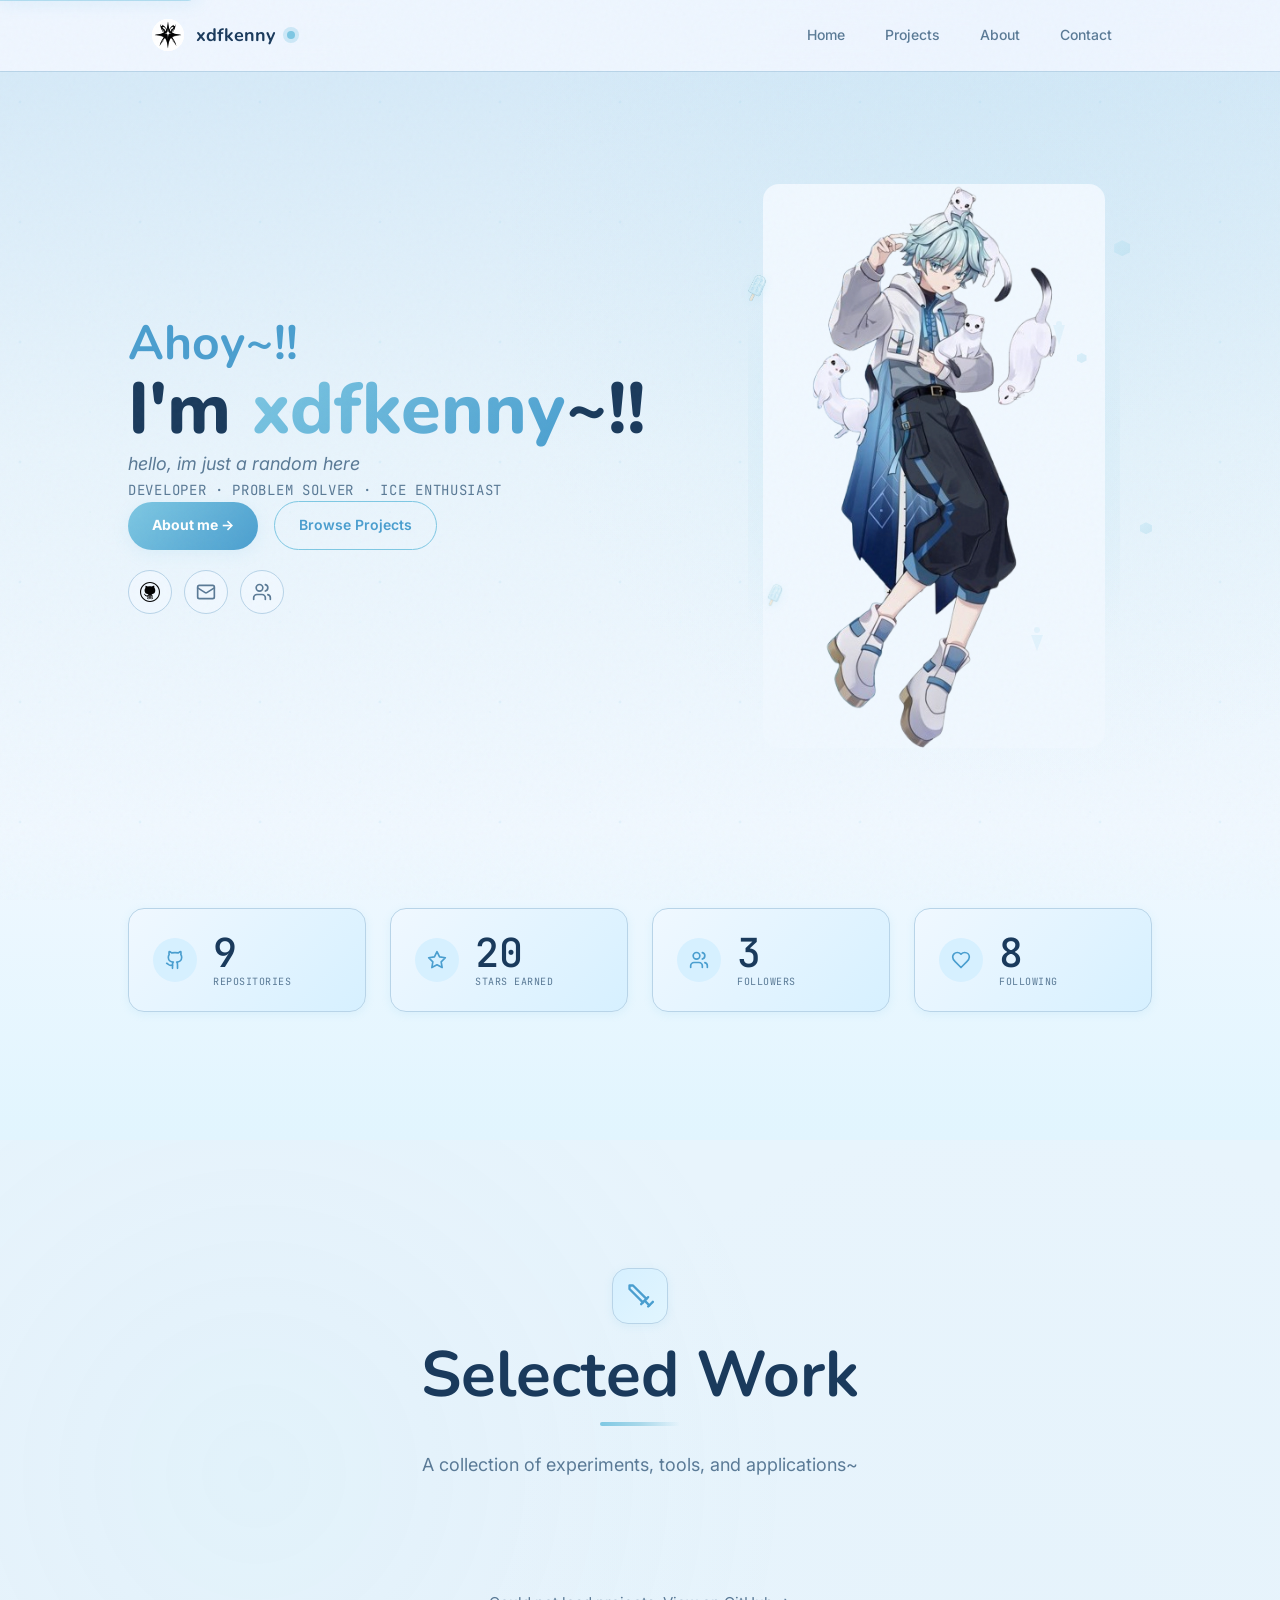
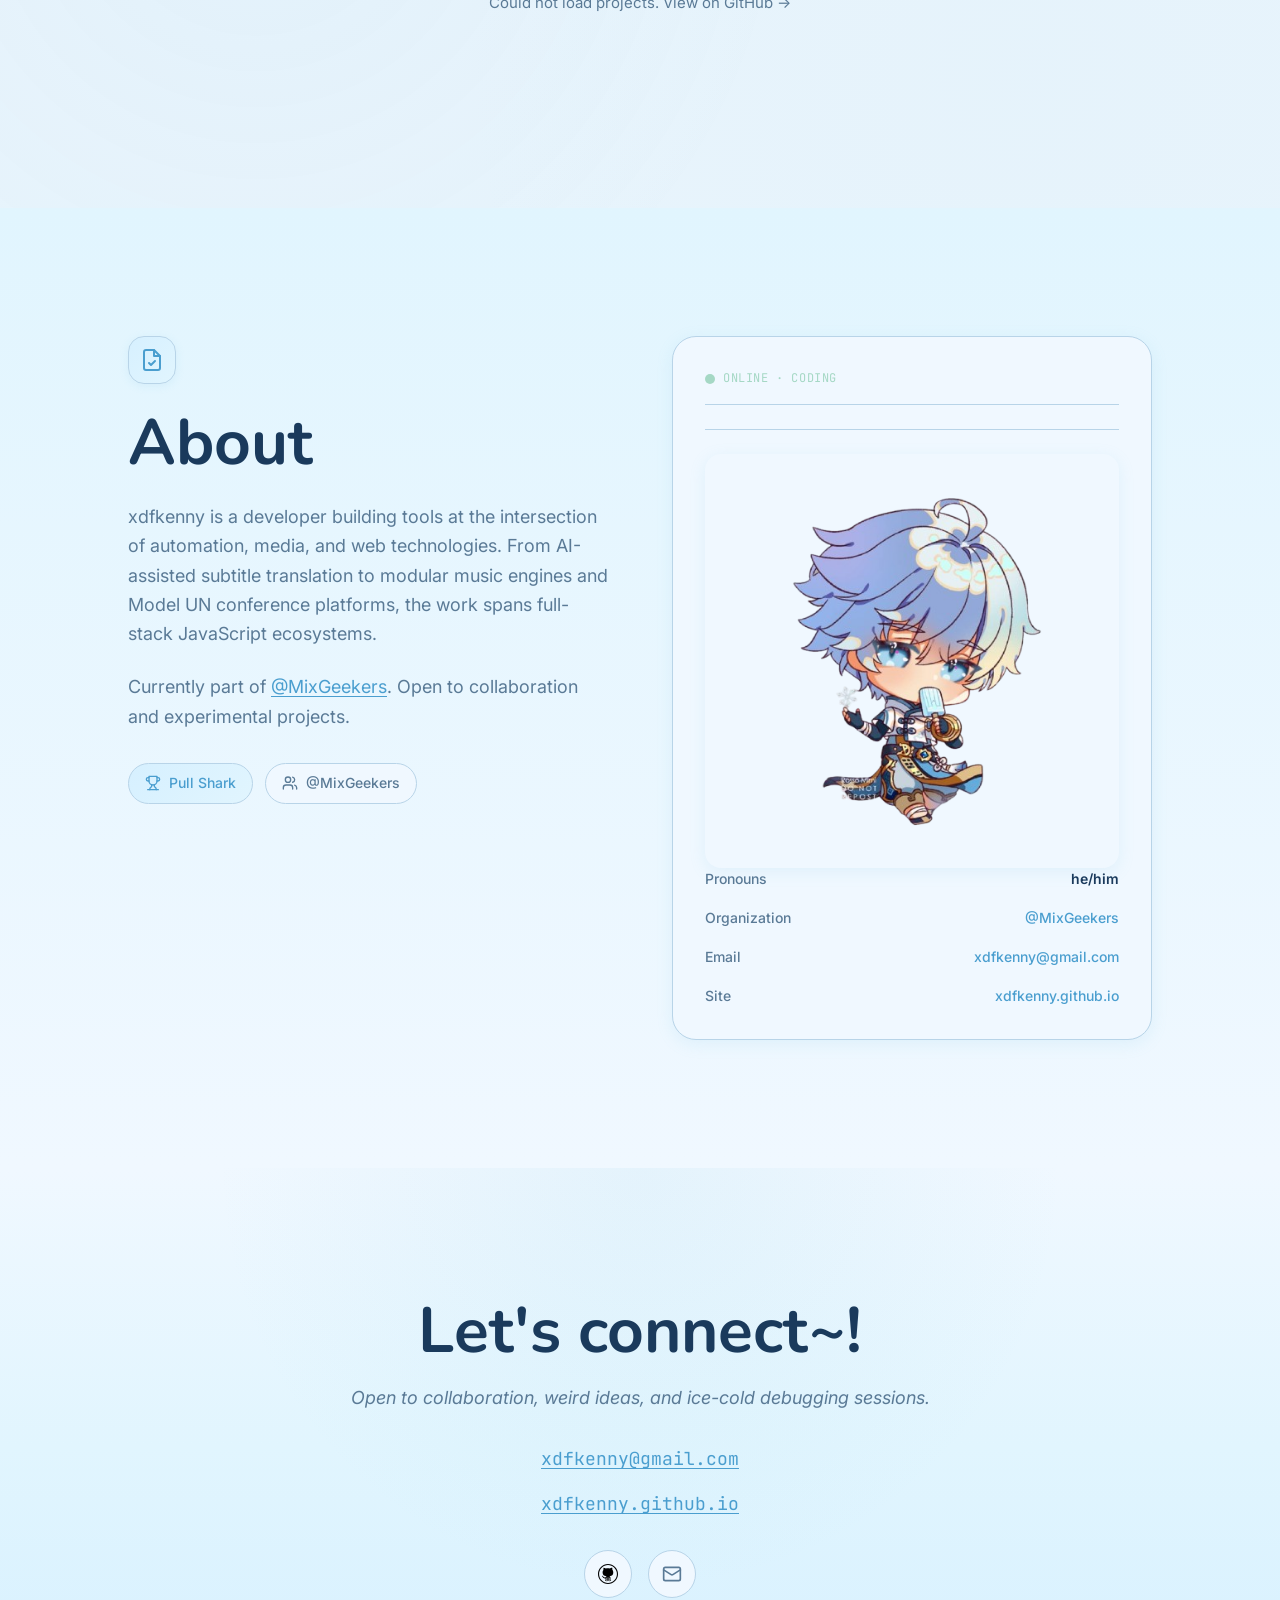
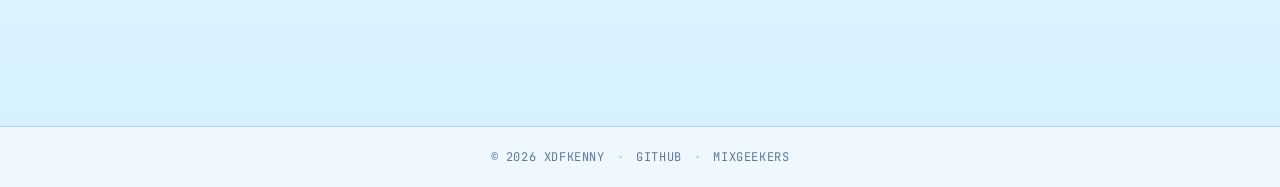
==== commit 97b4f313: "Replace heatmap with character art image from assets" ====
--- a/index.html
+++ b/index.html
@@ -179,21 +179,9 @@
             <span class="about-card-status">Online · Coding</span>
           </div>
           
-          <!-- GitHub Activity Heatmap -->
-          <div class="github-heatmap" aria-label="GitHub activity visualization">
-            <div class="heatmap-header">
-              <span class="heatmap-label">Activity</span>
-              <div class="heatmap-legend">
-                <span class="legend-item legend-low"></span>
-                <span class="legend-item legend-med"></span>
-                <span class="legend-item legend-high"></span>
-              </div>
-            </div>
-            <div class="activity-wrapper">
-              <div class="activity-grid" id="activity-grid">
-                <!-- Heatmap cells generated by JavaScript from GitHub API -->
-              </div>
-            </div>
+          <!-- Character Art -->
+          <div class="about-character">
+            <img src="assets/Chongyun-Character.png" alt="Chongyun character art" class="about-character-img">
           </div>
           <div class="about-card-body">
             <div class="about-card-item">
--- a/styles.css
+++ b/styles.css
@@ -1236,110 +1236,12 @@
   text-underline-offset: 0.15em;
 }
 
-/* ============================================
-   GITHUB HEATMAP
-   ============================================ */
 .github-heatmap {
   margin-top: 1.5rem;
   padding-top: 1.5rem;
   border-top: 1px solid var(--border);
 }
 
-.activity-wrapper {
-  overflow-x: auto;
-  padding: 0.25rem 0;
-  -webkit-overflow-scrolling: touch;
-  width: 100%;
-}
-
-.activity-grid {
-  display: grid;
-  grid-template-rows: repeat(7, 10px);
-  grid-auto-flow: column;
-  grid-auto-columns: 10px;
-  gap: 3px;
-  justify-content: start;
-}
-
-.activity-square {
-  width: 10px;
-  height: 10px;
-  border-radius: 2px;
-  transition: transform 150ms ease;
-}
-
-.activity-square:hover {
-  transform: scale(1.3);
-  z-index: 1;
-}
-
-.activity-none {
-  background: var(--border);
-  opacity: 0.2;
-}
-
-.activity-low {
-  background: var(--accent-light);
-  opacity: 0.5;
-}
-
-.activity-med {
-  background: var(--accent);
-  opacity: 0.75;
-}
-
-.activity-high {
-  background: var(--accent-dark);
-  opacity: 1;
-}
-
-.heatmap-header {
-  display: flex;
-  justify-content: space-between;
-  align-items: center;
-  margin-bottom: 0.75rem;
-}
-
-.heatmap-label {
-  font-family: var(--font-mono);
-  font-size: 0.625rem;
-  font-weight: 500;
-  text-transform: uppercase;
-  letter-spacing: 0.05em;
-  color: var(--fg-muted);
-}
-
-.heatmap-legend {
-  display: flex;
-  gap: 0.25rem;
-}
-
-.legend-item {
-  width: 8px;
-  height: 8px;
-  border-radius: 2px;
-}
-
-.legend-low {
-  background: var(--accent-light);
-}
-
-.legend-med {
-  background: var(--accent);
-}
-
-.legend-high {
-  background: var(--accent-dark);
-}
-
-.heatmap-grid {
-  display: grid;
-  grid-template-rows: repeat(7, 10px);
-  grid-auto-flow: column;
-  grid-auto-columns: 10px;
-  gap: 3px;
-  justify-content: start;
-}
 
 .heatmap-cell {
   width: 10px;
@@ -1372,6 +1274,50 @@
   background: var(--accent-dark);
   opacity: 1;
 }
+
+@media (min-width: 768px) {
+  .about {
+    padding: 6rem 2rem;
+  }
+
+  .about-title {
+    font-size: 3.5rem;
+  }
+
+  .about-body {
+    font-size: 1.125rem;
+  }
+}
+
+@media (min-width: 1024px) {
+  .about {
+    padding: 8rem 3rem;
+  }
+
+  .about-inner {
+    grid-template-columns: 1fr 1fr;
+    gap: 4rem;
+  }
+
+  .about-title {
+    font-size: 4rem;
+  }
+}
+
+.about-character {
+  margin-top: 1.5rem;
+  padding-top: 1.5rem;
+  border-top: 1px solid var(--border);
+  display: flex;
+  justify-content: center;
+}
+
+.about-character-img {
+  max-width: 100%;
+  height: auto;
+  border-radius: var(--radius-lg);
+  box-shadow: 0 4px 16px var(--shadow);
+} 
 
 @media (min-width: 768px) {
   .about {
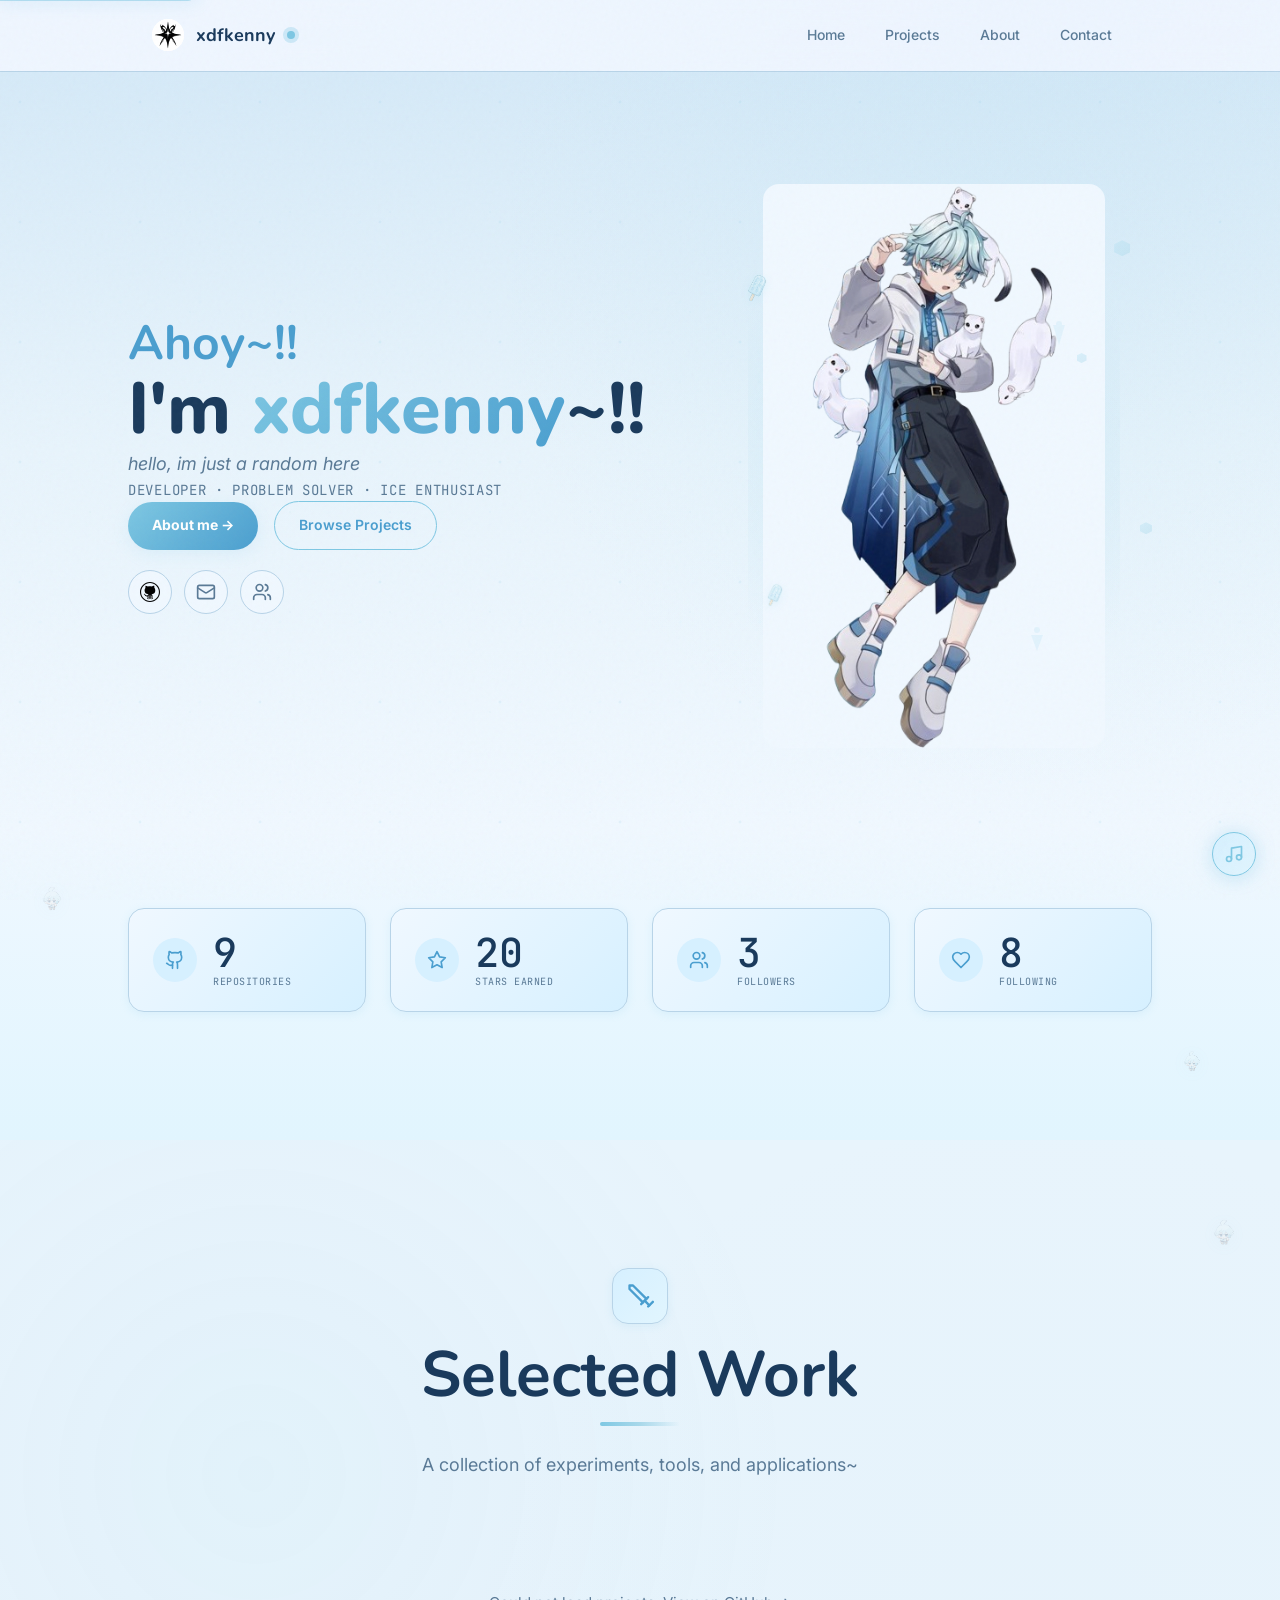
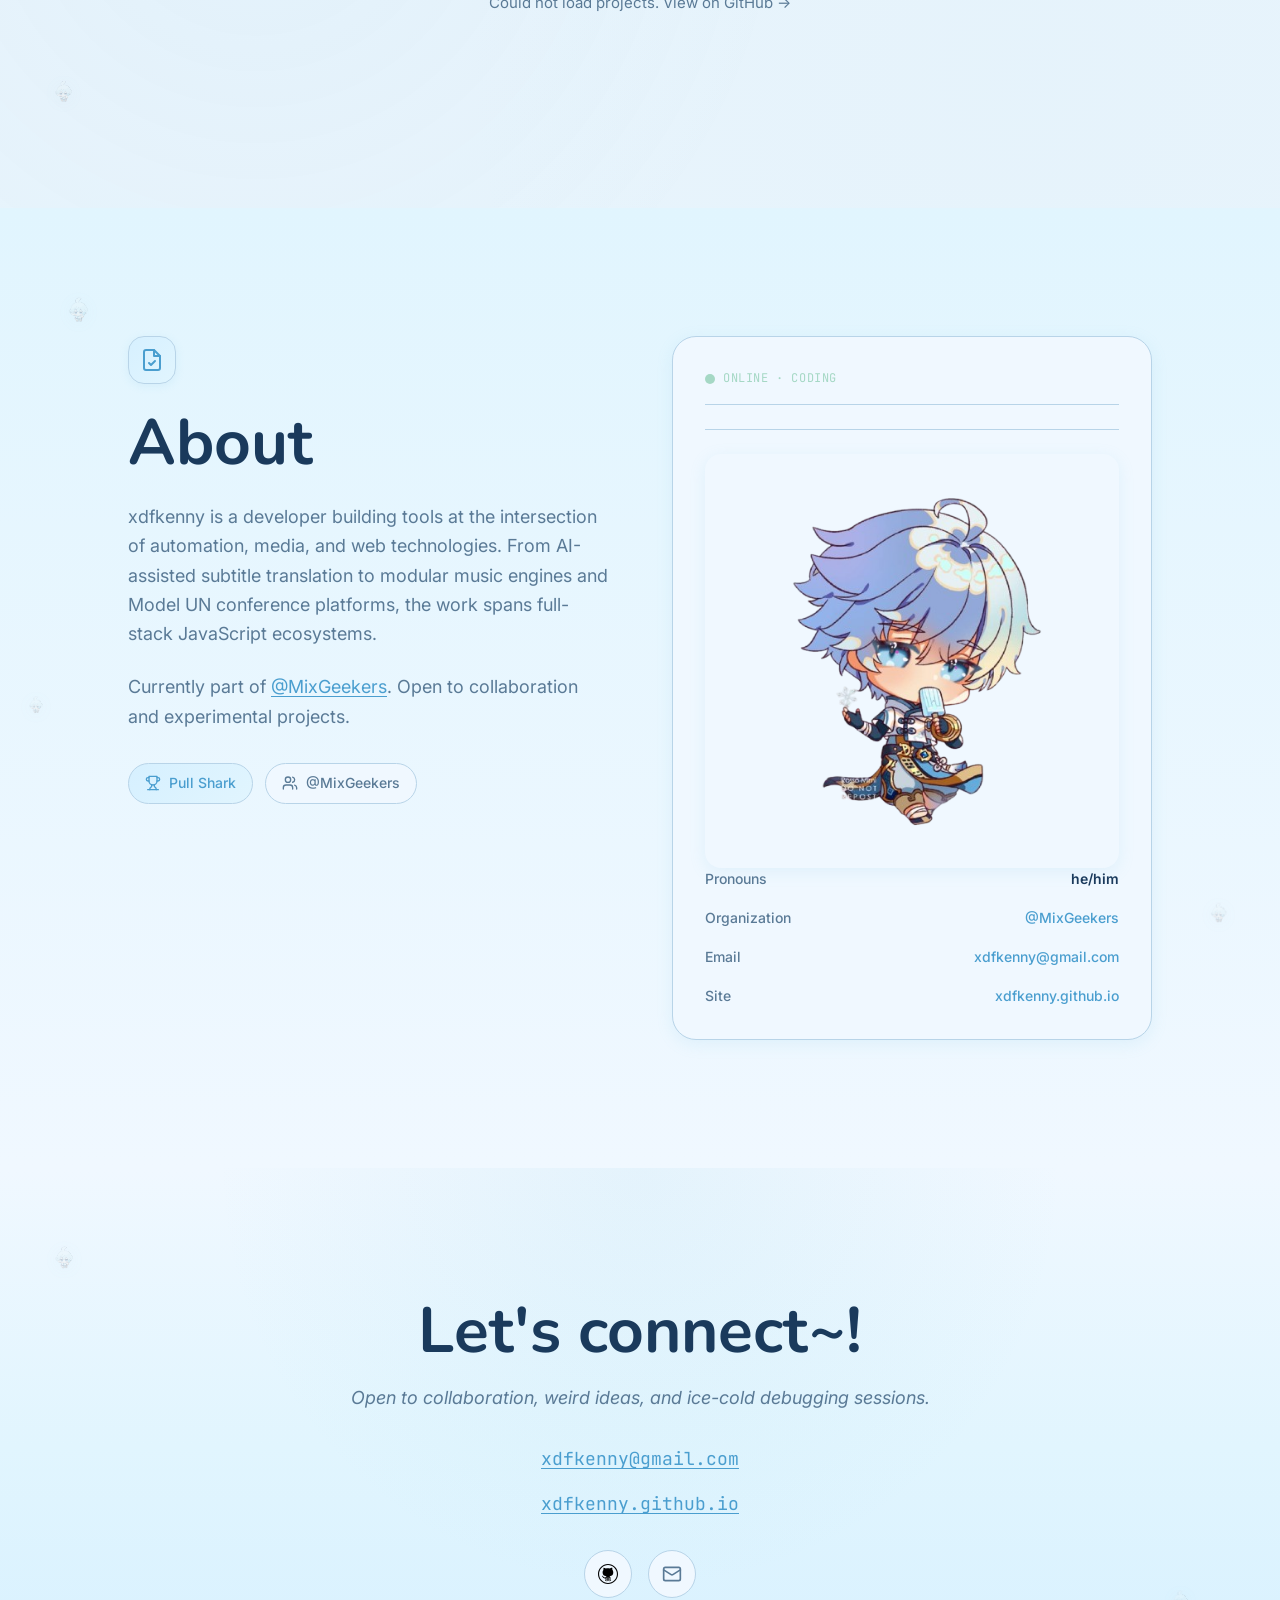
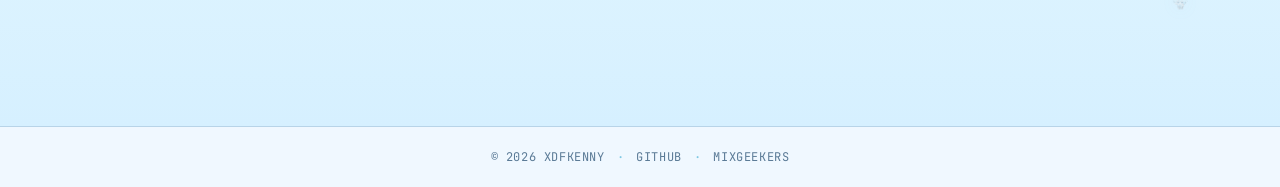
==== commit d4d6464a: "Add floating chibi particles across sections + background music toggle" ====
--- a/index.html
+++ b/index.html
@@ -86,6 +86,10 @@
     <!-- Stats Dashboard -->
     <section class="stats" aria-labelledby="stats-heading">
       <h2 id="stats-heading" class="sr-only">Statistics</h2>
+      <div class="floating-chibis" aria-hidden="true">
+        <img src="assets/mini chongyun chibi for bg effect.png" alt="" class="chibi chibi-stats-1">
+        <img src="assets/mini chongyun chibi for bg effect.png" alt="" class="chibi chibi-stats-2">
+      </div>
       <div class="stats-grid">
         <div class="stats-card">
           <div class="stats-icon">
@@ -128,6 +132,10 @@
 
     <!-- Selected Work -->
     <section class="work" id="work" aria-labelledby="work-heading">
+      <div class="floating-chibis" aria-hidden="true">
+        <img src="assets/mini chongyun chibi for bg effect.png" alt="" class="chibi chibi-work-1">
+        <img src="assets/mini chongyun chibi for bg effect.png" alt="" class="chibi chibi-work-2">
+      </div>
       <div class="work-inner">
         <header class="work-header">
           <div class="work-icon" aria-hidden="true">
@@ -150,6 +158,11 @@
 
     <!-- About Section -->
     <section class="about" id="about" aria-labelledby="about-heading">
+      <div class="floating-chibis" aria-hidden="true">
+        <img src="assets/mini chongyun chibi for bg effect.png" alt="" class="chibi chibi-about-1">
+        <img src="assets/mini chongyun chibi for bg effect.png" alt="" class="chibi chibi-about-2">
+        <img src="assets/mini chongyun chibi for bg effect.png" alt="" class="chibi chibi-about-3">
+      </div>
       <div class="about-inner">
         <div class="about-text">
           <div class="about-header-icon" aria-hidden="true">
@@ -207,6 +220,10 @@
 
     <!-- Contact Section -->
     <section class="contact" id="contact" aria-labelledby="contact-heading">
+      <div class="floating-chibis" aria-hidden="true">
+        <img src="assets/mini chongyun chibi for bg effect.png" alt="" class="chibi chibi-contact-1">
+        <img src="assets/mini chongyun chibi for bg effect.png" alt="" class="chibi chibi-contact-2">
+      </div>
       <div class="contact-inner">
         <h2 id="contact-heading" class="contact-title">Let's connect~!</h2>
         <p class="contact-subtitle">Open to collaboration, weird ideas, and ice-cold debugging sessions.</p>
@@ -235,5 +252,11 @@
       <span class="footer-item">MIXGEEKERS</span>
     </div>
   </footer>
+  <audio id="bg-music" loop preload="none">
+    <source src="assets/Background-Music.mp3" type="audio/mpeg">
+  </audio>
+  <button class="music-toggle" id="music-toggle" aria-label="Toggle background music" title="Toggle background music">
+    <svg xmlns="http://www.w3.org/2000/svg" width="20" height="20" viewBox="0 0 24 24" fill="none" stroke="currentColor" stroke-width="2" stroke-linecap="round" stroke-linejoin="round" aria-hidden="true"><path d="M9 18V5l12-2v13"/><circle cx="6" cy="18" r="3"/><circle cx="18" cy="16" r="3"/></svg>
+  </button>
 </body>
 </html>
--- a/styles.css
+++ b/styles.css
@@ -447,6 +447,54 @@
   animation: glow-pulse 4s ease-in-out infinite;
 }
 
+/* Music Toggle */
+.music-toggle {
+  position: fixed;
+  bottom: 1.5rem;
+  right: 1.5rem;
+  z-index: 1000;
+  display: flex;
+  align-items: center;
+  justify-content: center;
+  width: 44px;
+  height: 44px;
+  border-radius: var(--radius-full);
+  background: var(--bg-warm);
+  border: 1px solid var(--border);
+  color: var(--accent-dark);
+  cursor: pointer;
+  box-shadow: 0 4px 16px var(--shadow);
+  transition: transform 200ms cubic-bezier(0.34, 1.56, 0.64, 1),
+              box-shadow 200ms ease,
+              color 200ms ease;
+}
+
+.music-toggle:hover {
+  transform: scale(1.1);
+  box-shadow: 0 0 20px var(--shadow-glow);
+  color: var(--accent);
+}
+
+.music-toggle.playing {
+  color: var(--accent);
+  box-shadow: 0 0 20px var(--shadow-glow), 0 4px 16px var(--shadow);
+  background: linear-gradient(135deg, var(--accent-glow), var(--frost));
+  border-color: var(--accent);
+}
+
+.music-toggle svg {
+  transition: transform 300ms ease;
+}
+
+.music-toggle.playing svg {
+  animation: music-spin 3s linear infinite;
+}
+
+@keyframes music-spin {
+  0% { transform: rotate(0deg); }
+  100% { transform: rotate(360deg); }
+}
+
 @keyframes glow-pulse {
   0%, 100% { opacity: 0.6; transform: scale(1); }
   50% { opacity: 1; transform: scale(1.05); }
@@ -553,6 +601,96 @@
 @keyframes float-decoration {
   0%, 100% { transform: translateY(0) rotate(0deg); }
   50% { transform: translateY(-15px) rotate(5deg); }
+}
+
+@keyframes float-chibi {
+  0%, 100% { transform: translateY(0) scale(1); opacity: 0.3; }
+  50% { transform: translateY(-20px) scale(1.05); opacity: 0.5; }
+}
+
+/* Floating Chibi Decorations */
+.floating-chibis {
+  position: absolute;
+  inset: 0;
+  pointer-events: none;
+  overflow: hidden;
+  z-index: 1;
+}
+
+.chibi {
+  position: absolute;
+  width: 50px;
+  height: auto;
+  opacity: 0.25;
+  animation: float-chibi 8s ease-in-out infinite;
+  filter: drop-shadow(0 2px 8px rgba(126, 200, 227, 0.25));
+}
+
+/* Stats section chibis */
+.chibi-stats-1 {
+  top: 15%;
+  left: 3%;
+  animation-delay: 0s;
+  width: 42px;
+}
+
+.chibi-stats-2 {
+  bottom: 20%;
+  right: 5%;
+  animation-delay: -3s;
+  width: 36px;
+}
+
+/* Work section chibis */
+.chibi-work-1 {
+  top: 10%;
+  right: 2%;
+  animation-delay: -1s;
+  width: 45px;
+}
+
+.chibi-work-2 {
+  bottom: 15%;
+  left: 4%;
+  animation-delay: -4s;
+  width: 38px;
+}
+
+/* About section chibis */
+.chibi-about-1 {
+  top: 8%;
+  left: 5%;
+  animation-delay: -2s;
+  width: 44px;
+}
+
+.chibi-about-2 {
+  bottom: 25%;
+  right: 3%;
+  animation-delay: -5s;
+  width: 35px;
+}
+
+.chibi-about-3 {
+  top: 50%;
+  left: 2%;
+  animation-delay: -7s;
+  width: 30px;
+}
+
+/* Contact section chibis */
+.chibi-contact-1 {
+  top: 12%;
+  left: 4%;
+  animation-delay: -1.5s;
+  width: 40px;
+}
+
+.chibi-contact-2 {
+  bottom: 20%;
+  right: 6%;
+  animation-delay: -4.5s;
+  width: 34px;
 }
 
 @media (min-width: 768px) {
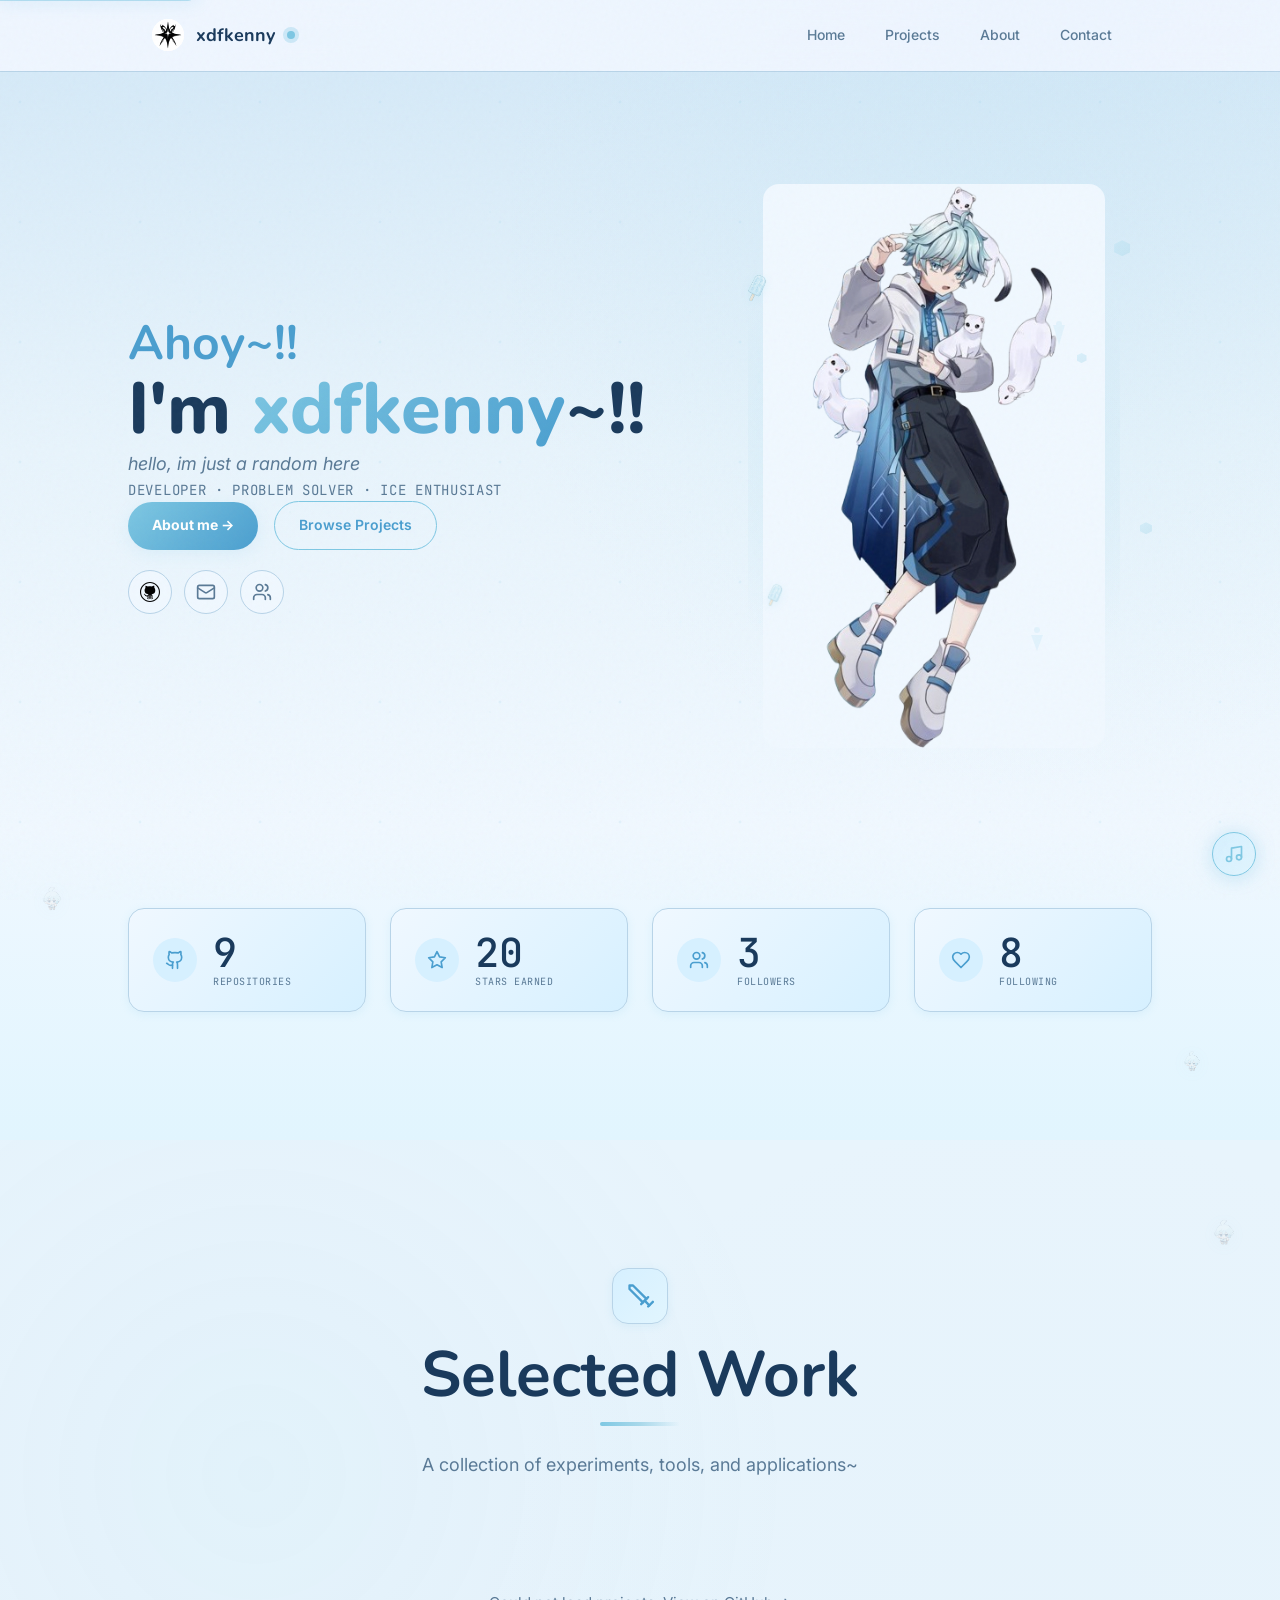
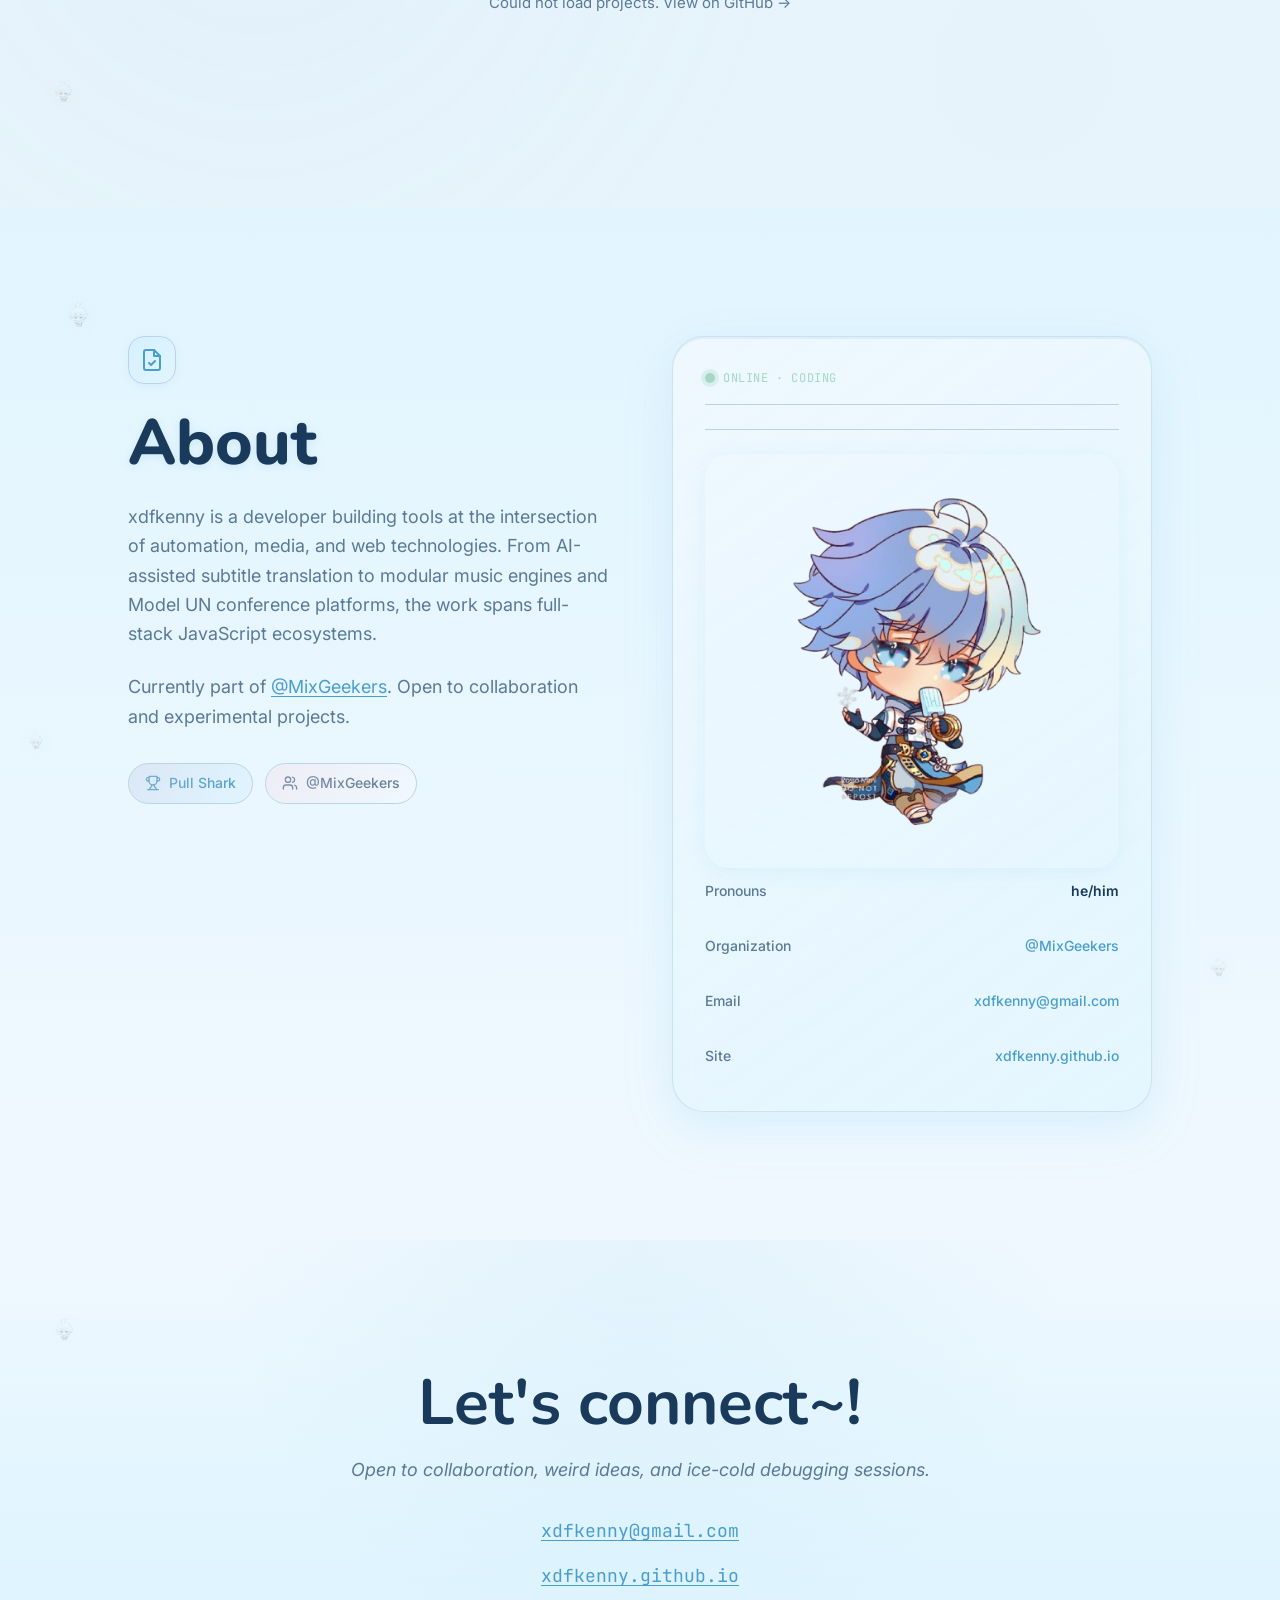
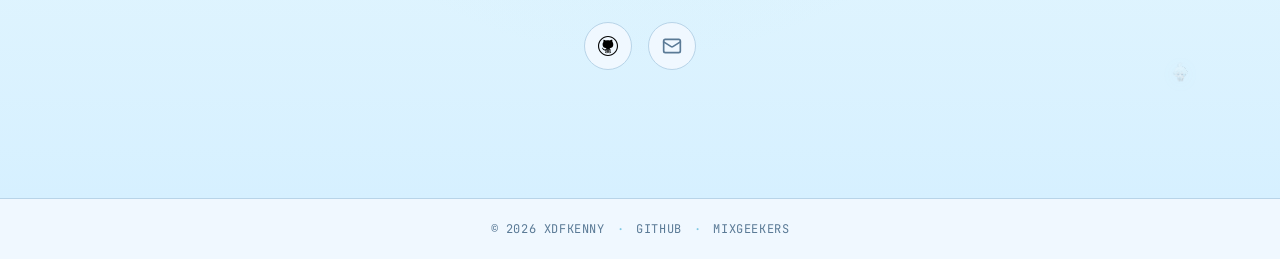
==== commit 5cf7ecd3: "Kawaii polish: glassmorphism card, chibi float + sparkle, magnetic badges, stagger entrance, enhance" ====
--- a/index.html
+++ b/index.html
@@ -165,17 +165,17 @@
       </div>
       <div class="about-inner">
         <div class="about-text">
-          <div class="about-header-icon" aria-hidden="true">
+          <div class="about-header-icon about-stagger" aria-hidden="true" data-delay="0">
             <svg xmlns="http://www.w3.org/2000/svg" width="32" height="32" viewBox="0 0 24 24" fill="none" stroke="currentColor" stroke-width="2" stroke-linecap="round" stroke-linejoin="round"><path d="M14 2H6a2 2 0 0 0-2 2v16a2 2 0 0 0 2 2h12a2 2 0 0 0 2-2V8z"/><polyline points="14 2 14 8 20 8"/><path d="m9 15 2 2 4-4"/></svg>
           </div>
-          <h2 id="about-heading" class="about-title">About</h2>
-          <p class="about-body">
+          <h2 id="about-heading" class="about-title about-stagger" data-delay="100">About</h2>
+          <p class="about-body about-stagger" data-delay="200">
             xdfkenny is a developer building tools at the intersection of automation, media, and web technologies. From AI-assisted subtitle translation to modular music engines and Model UN conference platforms, the work spans full-stack JavaScript ecosystems.
           </p>
-          <p class="about-body">
+          <p class="about-body about-stagger" data-delay="300">
             Currently part of <a href="https://github.com/MixGeekers" target="_blank" rel="noopener noreferrer">@MixGeekers</a>. Open to collaboration and experimental projects.
           </p>
-          <div class="about-badges">
+          <div class="about-badges about-stagger" data-delay="400">
             <span class="badge badge-achievement">
               <svg xmlns="http://www.w3.org/2000/svg" width="16" height="16" viewBox="0 0 24 24" fill="none" stroke="currentColor" stroke-width="2" stroke-linecap="round" stroke-linejoin="round" aria-hidden="true"><path d="M6 9H4.5a2.5 2.5 0 0 1 0-5H6"/><path d="M18 9h1.5a2.5 2.5 0 0 0 0-5H18"/><path d="M4 22h16"/><path d="M10 14.66V17c0 .55-.47.98-.97 1.21C7.85 18.75 7 20.24 7 22"/><path d="M14 14.66V17c0 .55.47.98.97 1.21C16.15 18.75 17 20.24 17 22"/><path d="M18 2H6v7a6 6 0 0 0 12 0V2Z"/></svg>
               Pull Shark
@@ -186,7 +186,7 @@
             </span>
           </div>
         </div>
-        <div class="about-card">
+        <div class="about-card about-card-stagger">
           <div class="about-card-header">
             <span class="about-card-dot" aria-hidden="true"></span>
             <span class="about-card-status">Online · Coding</span>
@@ -194,6 +194,9 @@
           
           <!-- Character Art -->
           <div class="about-character">
+            <span class="chibi-sparkle" aria-hidden="true"></span>
+            <span class="chibi-sparkle" aria-hidden="true"></span>
+            <span class="chibi-sparkle" aria-hidden="true"></span>
             <img src="assets/Chongyun-Character.png" alt="Chongyun character art" class="about-character-img">
           </div>
           <div class="about-card-body">
--- a/styles.css
+++ b/styles.css
@@ -1238,9 +1238,10 @@
 .about-title {
   font-family: var(--font-display);
   font-size: 2.5rem;
-  font-weight: 700;
+  font-weight: 800;
   line-height: 1.1;
   color: var(--fg);
+  text-shadow: 0 2px 8px rgba(74, 158, 207, 0.15);
 }
 
 .about-body {
@@ -1278,13 +1279,42 @@
   font-family: var(--font-body);
   font-size: 0.875rem;
   font-weight: 500;
-  border-radius: var(--radius-full);
+  border-radius: var(--radius-xl);
   border: 1px solid var(--border);
+  cursor: default;
+  transition: transform 250ms cubic-bezier(0.34, 1.56, 0.64, 1),
+              background 300ms ease,
+              border-color 300ms ease,
+              box-shadow 300ms ease;
+  position: relative;
+  overflow: hidden;
+}
+
+.badge::before {
+  content: "";
+  position: absolute;
+  inset: 0;
+  background: linear-gradient(120deg, transparent 0%, var(--rose-ice) 50%, transparent 100%);
+  background-size: 200% 100%;
+  background-position: 100% 0;
+  transition: background-position 400ms ease;
+  opacity: 0.3;
+}
+
+.badge:hover {
+  transform: scale(1.05);
+  border-color: var(--rose-ice);
+  box-shadow: 0 4px 16px rgba(232, 213, 224, 0.25);
+}
+
+.badge:hover::before {
+  background-position: 0 0;
 }
 
 .badge svg {
   width: 16px;
   height: 16px;
+  flex-shrink: 0;
 }
 
 .badge-achievement {
@@ -1297,13 +1327,26 @@
   color: var(--fg-muted);
 }
 
-/* About Card */
+/* About Card - Glassmorphism Enhanced */
 .about-card {
-  background: var(--bg-warm);
-  border: 1px solid var(--border);
-  border-radius: var(--radius-xl);
+  background: linear-gradient(145deg, rgba(240, 248, 255, 0.9), rgba(225, 245, 254, 0.8));
+  backdrop-filter: blur(12px);
+  border: 1px solid rgba(184, 212, 232, 0.6);
+  border-radius: var(--radius-2xl);
   padding: 2rem;
-  box-shadow: 0 4px 16px var(--shadow);
+  box-shadow:
+    0 2px 0 0 rgba(184, 212, 232, 0.3) inset,
+    0 8px 32px rgba(126, 200, 227, 0.12),
+    0 20px 60px rgba(126, 200, 227, 0.08);
+  transition: box-shadow 400ms ease, transform 400ms cubic-bezier(0.34, 1.56, 0.64, 1);
+}
+
+.about-card:hover {
+  box-shadow:
+    0 2px 0 0 rgba(126, 200, 227, 0.3) inset,
+    0 12px 40px rgba(126, 200, 227, 0.18),
+    0 24px 80px rgba(126, 200, 227, 0.1);
+  transform: translateY(-2px);
 }
 
 .about-card-header {
@@ -1315,12 +1358,28 @@
   border-bottom: 1px solid var(--border);
 }
 
+/* Status dot - enhanced radiating pulse */
 .about-card-dot {
   width: 10px;
   height: 10px;
   background: var(--success);
   border-radius: var(--radius-full);
-  animation: pulse-dot 2s ease-in-out infinite;
+  position: relative;
+}
+
+.about-card-dot::after {
+  content: "";
+  position: absolute;
+  inset: -4px;
+  border-radius: var(--radius-full);
+  background: var(--success);
+  opacity: 0.3;
+  animation: pulse-dot-ring 2s ease-in-out infinite;
+}
+
+@keyframes pulse-dot-ring {
+  0%, 100% { transform: scale(1); opacity: 0.3; }
+  50% { transform: scale(1.8); opacity: 0; }
 }
 
 .about-card-status {
@@ -1335,7 +1394,7 @@
 .about-card-body {
   display: flex;
   flex-direction: column;
-  gap: 1rem;
+  gap: 0.5rem;
 }
 
 .about-card-item {
@@ -1344,6 +1403,15 @@
   align-items: center;
   flex-wrap: wrap;
   gap: 0.5rem;
+  padding: 0.75rem 1rem;
+  border-radius: var(--radius-lg);
+  margin: 0 -1rem;
+  transition: background 250ms ease, transform 200ms ease;
+}
+
+.about-card-item:hover {
+  background: linear-gradient(90deg, rgba(232, 213, 224, 0.15), transparent);
+  transform: translateX(4px);
 }
 
 .about-card-label {
@@ -1351,6 +1419,11 @@
   font-size: 0.875rem;
   font-weight: 500;
   color: var(--fg-muted);
+  transition: color 250ms ease;
+}
+
+.about-card-item:hover .about-card-label {
+  color: var(--fg);
 }
 
 .about-card-value {
@@ -1374,43 +1447,27 @@
   text-underline-offset: 0.15em;
 }
 
-.github-heatmap {
-  margin-top: 1.5rem;
-  padding-top: 1.5rem;
-  border-top: 1px solid var(--border);
-}
-
-
-.heatmap-cell {
-  width: 10px;
-  height: 10px;
-  border-radius: 2px;
-  transition: transform 150ms ease;
-}
-
-.heatmap-cell:hover {
-  transform: scale(1.3);
-  z-index: 1;
-}
-
-.heatmap-none {
-  background: var(--border);
-  opacity: 0.2;
-}
-
-.heatmap-low {
-  background: var(--accent-light);
-  opacity: 0.5;
-}
-
-.heatmap-med {
-  background: var(--accent);
-  opacity: 0.75;
-}
-
-.heatmap-high {
-  background: var(--accent-dark);
+/* Stagger Entrance Animations */
+.about-stagger {
+  opacity: 0;
+  transform: translateX(-20px);
+  transition: opacity 600ms ease, transform 600ms cubic-bezier(0.34, 1.56, 0.64, 1);
+}
+
+.about-stagger.visible {
   opacity: 1;
+  transform: translateX(0);
+}
+
+.about-card-stagger {
+  opacity: 0;
+  transform: scale(0.95);
+  transition: opacity 700ms ease, transform 700ms cubic-bezier(0.34, 1.56, 0.64, 1);
+}
+
+.about-card-stagger.visible {
+  opacity: 1;
+  transform: scale(1);
 }
 
 @media (min-width: 768px) {
@@ -1448,42 +1505,91 @@
   border-top: 1px solid var(--border);
   display: flex;
   justify-content: center;
+  position: relative;
 }
 
 .about-character-img {
   max-width: 100%;
   height: auto;
-  border-radius: var(--radius-lg);
-  box-shadow: 0 4px 16px var(--shadow);
-} 
-
-@media (min-width: 768px) {
-  .about {
-    padding: 6rem 2rem;
-  }
-
-  .about-title {
-    font-size: 3.5rem;
-  }
-
-  .about-body {
-    font-size: 1.125rem;
-  }
-}
-
-@media (min-width: 1024px) {
-  .about {
-    padding: 8rem 3rem;
-  }
-
-  .about-inner {
-    grid-template-columns: 1fr 1fr;
-    gap: 4rem;
-  }
-
-  .about-title {
-    font-size: 4rem;
-  }
+  border-radius: var(--radius-xl);
+  box-shadow: 0 4px 20px var(--shadow);
+  animation: chibi-float 4s ease-in-out infinite;
+  transition: transform 400ms cubic-bezier(0.34, 1.56, 0.64, 1),
+              box-shadow 400ms ease;
+  position: relative;
+  z-index: 1;
+}
+
+.about-character-img:hover {
+  transform: scale(1.04) rotate(-2deg);
+  box-shadow: 0 8px 32px var(--shadow-glow);
+}
+
+@keyframes chibi-float {
+  0%, 100% { transform: translateY(0); }
+  50% { transform: translateY(-6px); }
+}
+
+/* Sparkle behind chibi on hover */
+.about-character::after {
+  content: "";
+  position: absolute;
+  top: 50%;
+  left: 50%;
+  width: 90%;
+  height: 110%;
+  transform: translate(-50%, -50%) scale(0);
+  background: radial-gradient(circle, rgba(232, 213, 224, 0.2) 0%, transparent 70%);
+  border-radius: var(--radius-2xl);
+  transition: transform 500ms cubic-bezier(0.34, 1.56, 0.64, 1),
+              opacity 500ms ease;
+  opacity: 0;
+  pointer-events: none;
+}
+
+.about-character:hover::after {
+  transform: translate(-50%, -50%) scale(1);
+  opacity: 1;
+}
+
+/* Sparkle particles */
+.chibi-sparkle {
+  position: absolute;
+  width: 6px;
+  height: 6px;
+  border-radius: 50%;
+  background: var(--rose-ice);
+  pointer-events: none;
+  opacity: 0;
+  z-index: 2;
+  transition: opacity 300ms ease;
+}
+
+.about-character:hover .chibi-sparkle {
+  opacity: 0.6;
+}
+
+.chibi-sparkle:nth-child(1) {
+  top: 5%;
+  left: 15%;
+  animation: sparkle-twinkle 2s ease-in-out infinite 0s;
+}
+
+.chibi-sparkle:nth-child(2) {
+  top: 15%;
+  right: 10%;
+  animation: sparkle-twinkle 2s ease-in-out infinite 0.6s;
+}
+
+.chibi-sparkle:nth-child(3) {
+  bottom: 20%;
+  left: 8%;
+  animation: sparkle-twinkle 2s ease-in-out infinite 1.2s;
+}
+
+@keyframes sparkle-twinkle {
+  0%, 100% { transform: scale(0); opacity: 0; }
+  50% { transform: scale(1); opacity: 0.6; }
 }
 
 /* ============================================
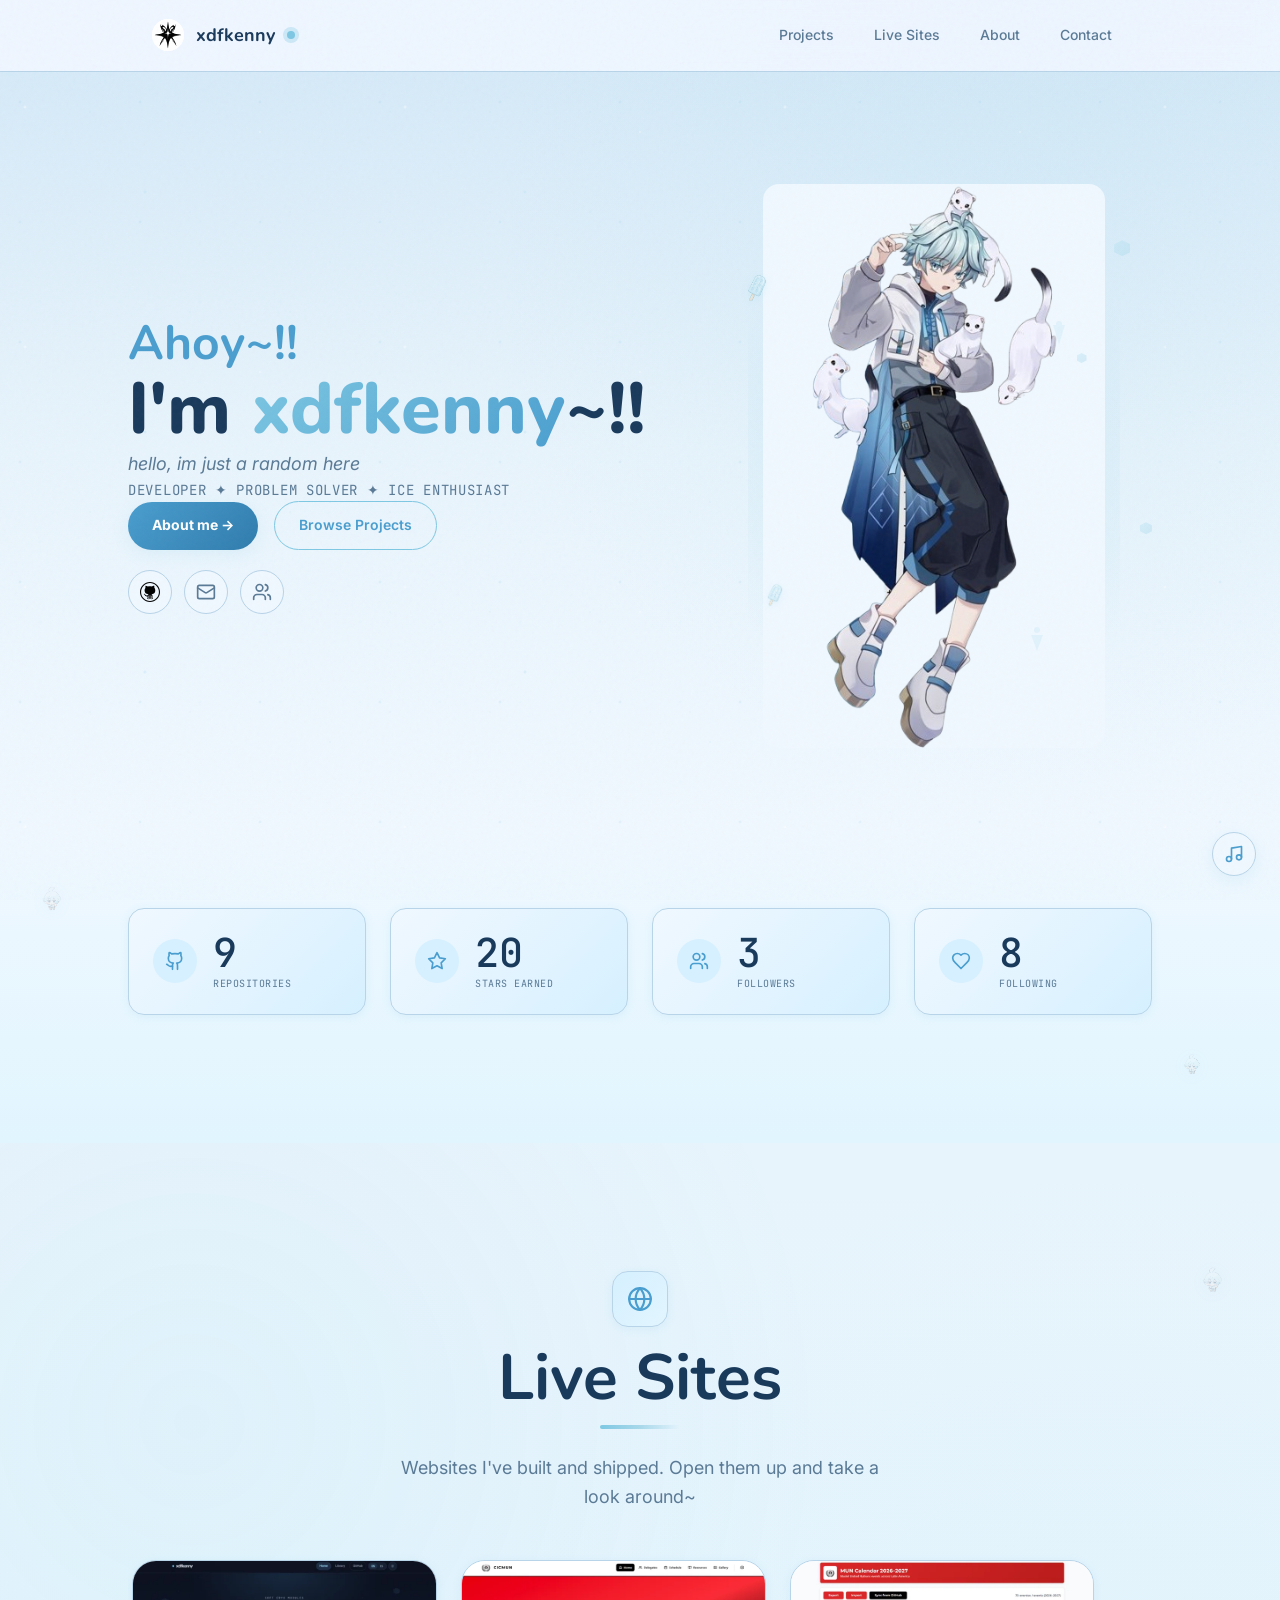
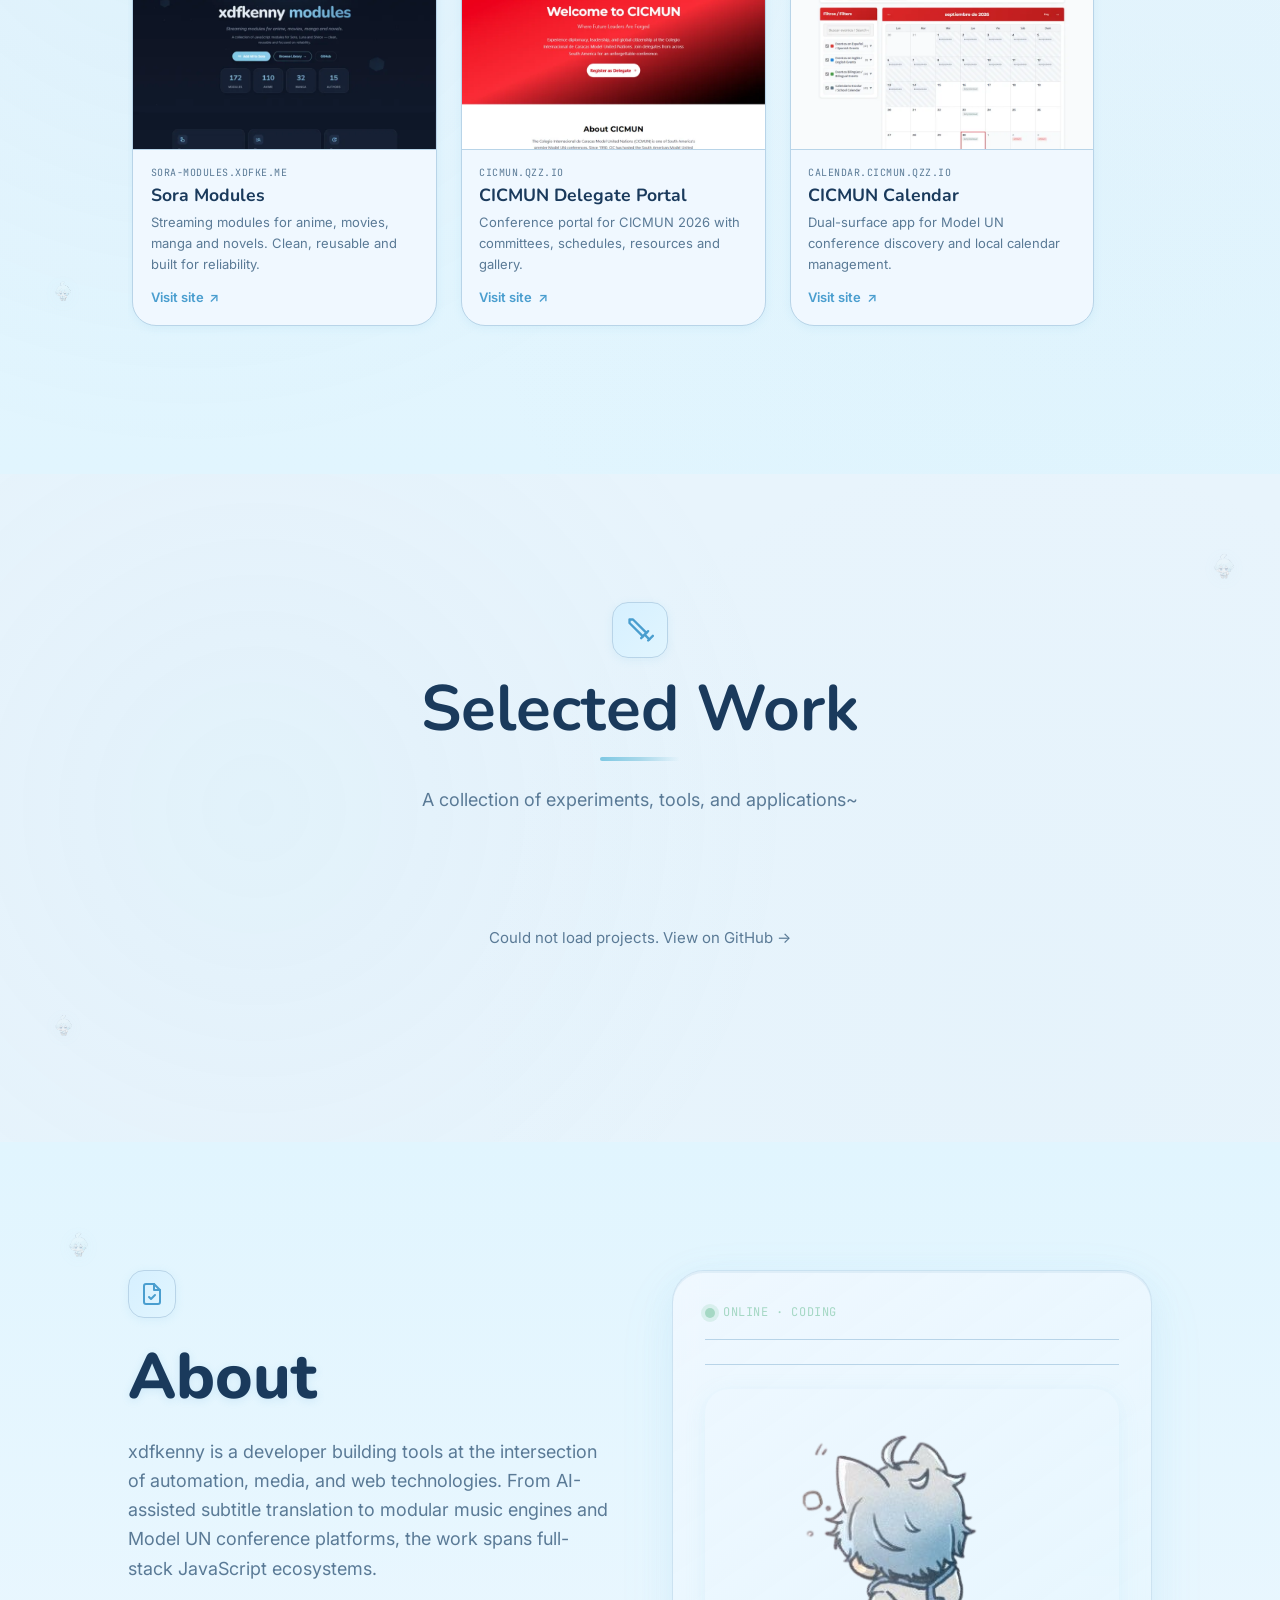
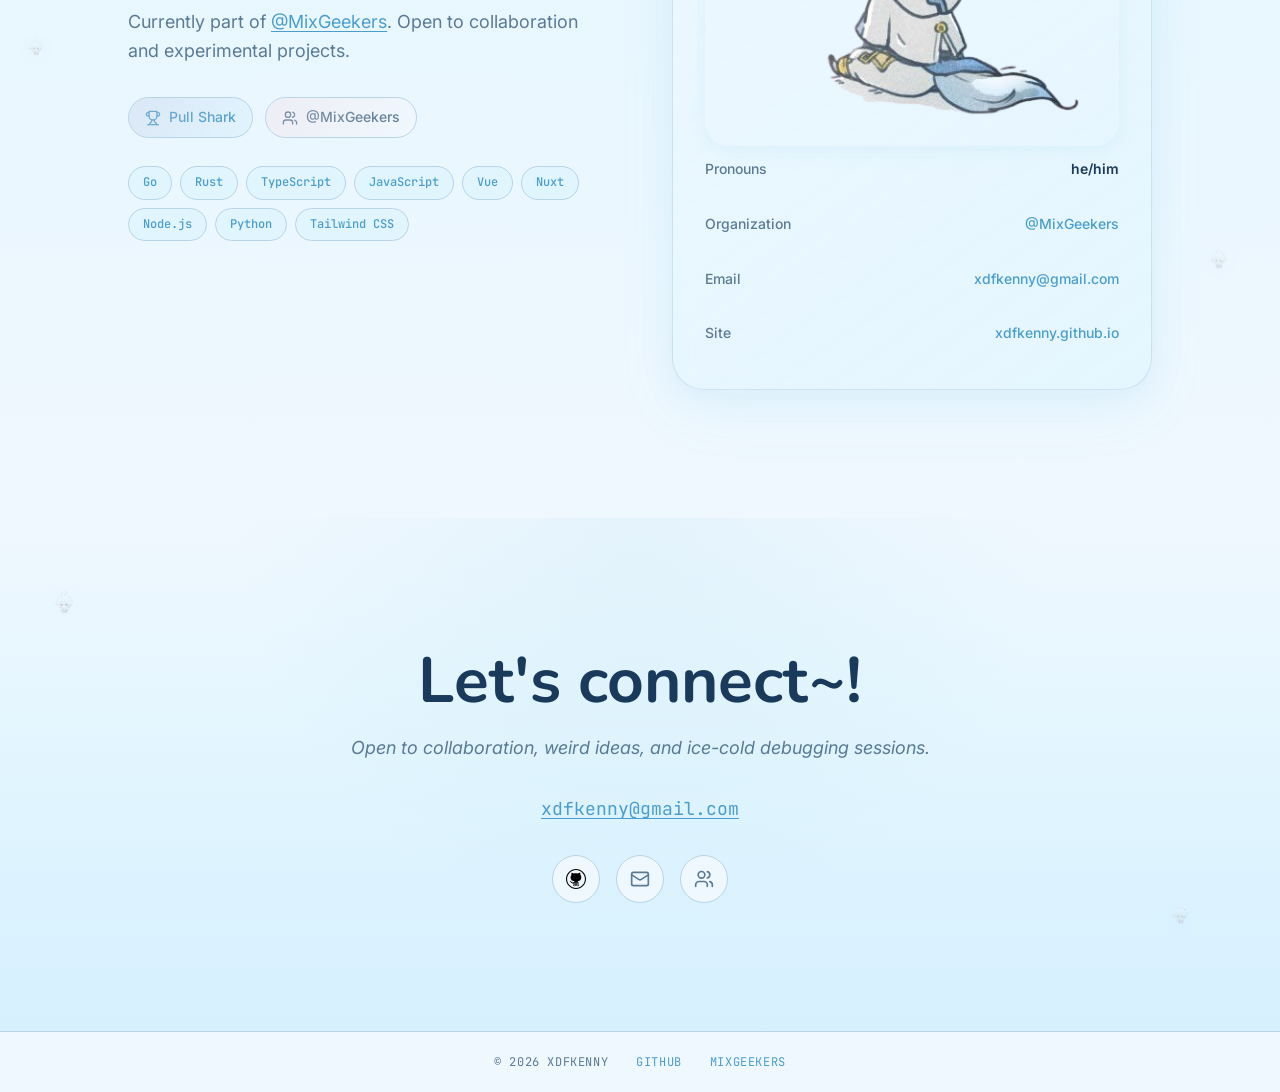
==== commit edc696d1: "Live Sites showcase, project card footers, mobile overflow fix, kawaii polish - Add Live Sites secti" ====
--- a/index.html
+++ b/index.html
@@ -3,16 +3,30 @@
 <head>
   <meta charset="UTF-8">
   <meta name="viewport" content="width=device-width, initial-scale=1.0">
-  <title>xdfkenny — Soft Cryo Portfolio</title>
-  <meta name="description" content="xdfkenny — developer portfolio. A collection of experiments, tools, and applications built across JavaScript, TypeScript, Vue, and Nuxt. Soft Cryo aesthetic.">
+  <title>xdfkenny - Soft Cryo Portfolio</title>
+  <meta name="description" content="xdfkenny - developer portfolio. A collection of experiments, tools, and applications built across JavaScript, TypeScript, Vue, and Nuxt. Soft Cryo aesthetic.">
+  <link rel="canonical" href="https://xdfkenny.dpdns.org/">
+
+  <meta property="og:type" content="website">
+  <meta property="og:url" content="https://xdfkenny.dpdns.org/">
+  <meta property="og:title" content="xdfkenny - Soft Cryo Portfolio">
+  <meta property="og:description" content="Full-stack developer building web apps, kiosk systems and developer tools. Live sites, experiments and projects.">
+  <meta property="og:image" content="https://xdfkenny.dpdns.org/assets/og-image.jpg">
+  <meta name="twitter:card" content="summary_large_image">
+  <meta name="twitter:title" content="xdfkenny - Soft Cryo Portfolio">
+  <meta name="twitter:description" content="Full-stack developer building web apps, kiosk systems and developer tools.">
+  <meta name="twitter:image" content="https://xdfkenny.dpdns.org/assets/og-image.jpg">
+  <meta name="theme-color" content="#7EC8E3">
 
   <link rel="preconnect" href="https://fonts.googleapis.com">
   <link rel="preconnect" href="https://fonts.gstatic.com" crossorigin>
   <link href="https://fonts.googleapis.com/css2?family=Nunito:wght@400;600;700;800&family=Inter:wght@300;400;500;600&family=JetBrains+Mono:wght@300;400;500&display=swap" rel="stylesheet">
 
   <link rel="icon" type="image/svg+xml" href="assets/logo.svg">
-  <link rel="stylesheet" href="styles.css">
-  <script src="script.js" defer></script>
+  <link rel="apple-touch-icon" href="assets/apple-touch-icon.png">
+  <link rel="preload" as="image" href="assets/image.png">
+  <link rel="stylesheet" href="styles.css?v=6">
+  <script src="script.js?v=6" defer></script>
 </head>
 <body>
   <a href="#main-content" class="skip-link">Skip to main content</a>
@@ -25,8 +39,8 @@
         <span class="status-dot" aria-label="Online" title="Online"></span>
       </a>
       <div class="nav-links" id="nav-links">
-        <a href="#">Home</a>
         <a href="#work">Projects</a>
+        <a href="#sites">Live Sites</a>
         <a href="#about">About</a>
         <a href="#contact">Contact</a>
       </div>
@@ -47,7 +61,7 @@
             <p class="hero-greeting">Ahoy~!!</p>
             <h1 id="hero-heading" class="hero-title">I'm <span class="hero-name">xdfkenny</span>~!!</h1>
             <p class="hero-subtitle">hello, im just a random here</p>
-            <p class="hero-role">Developer · Problem Solver · Ice Enthusiast</p>
+            <p class="hero-role">Developer ✦ Problem Solver ✦ Ice Enthusiast</p>
             <div class="hero-actions">
               <a href="#about" class="btn btn-primary">About me →</a>
               <a href="#work" class="btn btn-secondary">Browse Projects</a>
@@ -81,6 +95,7 @@
           </div>
         </div>
       </div>
+      <div class="hero-snow" aria-hidden="true"></div>
     </section>
 
     <!-- Stats Dashboard -->
@@ -126,6 +141,71 @@
             <span class="stats-number">8</span>
             <span class="stats-label">Following</span>
           </div>
+        </div>
+      </div>
+    </section>
+
+    <!-- Live Sites -->
+    <section class="sites" id="sites" aria-labelledby="sites-heading">
+      <div class="floating-chibis" aria-hidden="true">
+        <img src="assets/mini chongyun chibi for bg effect.png" alt="" class="chibi chibi-sites-1">
+        <img src="assets/mini chongyun chibi for bg effect.png" alt="" class="chibi chibi-sites-2">
+      </div>
+      <div class="sites-inner">
+        <header class="sites-header">
+          <div class="sites-icon" aria-hidden="true">
+            <svg xmlns="http://www.w3.org/2000/svg" width="28" height="28" viewBox="0 0 24 24" fill="none" stroke="currentColor" stroke-width="2" stroke-linecap="round" stroke-linejoin="round"><circle cx="12" cy="12" r="10"/><path d="M12 2a14.5 14.5 0 0 0 0 20 14.5 14.5 0 0 0 0-20"/><path d="M2 12h20"/></svg>
+          </div>
+          <h2 id="sites-heading" class="sites-title">Live Sites</h2>
+          <div class="sites-underline" aria-hidden="true"></div>
+          <p class="sites-intro">Websites I've built and shipped. Open them up and take a look around~</p>
+        </header>
+
+        <div class="sites-track" tabindex="0" role="region" aria-label="Live website previews, scroll horizontally">
+          <a href="https://sora-modules.xdfke.me/" class="site-card" target="_blank" rel="noopener noreferrer">
+            <div class="site-card-media">
+              <img src="assets/sites/sora-modules.webp" alt="Sora Modules website preview" loading="lazy" width="800" height="500">
+            </div>
+            <div class="site-card-body">
+              <span class="site-card-domain">sora-modules.xdfke.me</span>
+              <h3 class="site-card-title">Sora Modules</h3>
+              <p class="site-card-desc">Streaming modules for anime, movies, manga and novels. Clean, reusable and built for reliability.</p>
+              <span class="site-card-cta">Visit site <span class="site-card-arrow" aria-hidden="true">↗</span></span>
+            </div>
+          </a>
+          <a href="https://cicmun.qzz.io/" class="site-card" target="_blank" rel="noopener noreferrer">
+            <div class="site-card-media">
+              <img src="assets/sites/cicmun-portal.webp" alt="CICMUN Delegate Portal website preview" loading="lazy" width="800" height="500">
+            </div>
+            <div class="site-card-body">
+              <span class="site-card-domain">cicmun.qzz.io</span>
+              <h3 class="site-card-title">CICMUN Delegate Portal</h3>
+              <p class="site-card-desc">Conference portal for CICMUN 2026 with committees, schedules, resources and gallery.</p>
+              <span class="site-card-cta">Visit site <span class="site-card-arrow" aria-hidden="true">↗</span></span>
+            </div>
+          </a>
+          <a href="https://calendar.cicmun.qzz.io/" class="site-card" target="_blank" rel="noopener noreferrer">
+            <div class="site-card-media">
+              <img src="assets/sites/cicmun-calendar.webp" alt="CICMUN MUN Calendar website preview" loading="lazy" width="800" height="500">
+            </div>
+            <div class="site-card-body">
+              <span class="site-card-domain">calendar.cicmun.qzz.io</span>
+              <h3 class="site-card-title">CICMUN Calendar</h3>
+              <p class="site-card-desc">Dual-surface app for Model UN conference discovery and local calendar management.</p>
+              <span class="site-card-cta">Visit site <span class="site-card-arrow" aria-hidden="true">↗</span></span>
+            </div>
+          </a>
+          <a href="https://echooshop.vercel.app/" class="site-card" target="_blank" rel="noopener noreferrer">
+            <div class="site-card-media">
+              <img src="assets/sites/echooshop.webp" alt="EchooShop web app preview" loading="lazy" width="800" height="500">
+            </div>
+            <div class="site-card-body">
+              <span class="site-card-domain">echooshop.vercel.app</span>
+              <h3 class="site-card-title">EchooShop</h3>
+              <p class="site-card-desc">Customer portal concept for the UName ERP ecosystem, with cart and favorites.</p>
+              <span class="site-card-cta">Visit site <span class="site-card-arrow" aria-hidden="true">↗</span></span>
+            </div>
+          </a>
         </div>
       </div>
     </section>
@@ -152,6 +232,10 @@
             <div class="loading-spinner"></div>
             <p>Loading projects from GitHub...</p>
           </div>
+          <noscript>
+            <p class="project-loading">Projects load with JavaScript enabled. Browse them directly on
+              <a href="https://github.com/xdfkenny" target="_blank" rel="noopener noreferrer">GitHub →</a></p>
+          </noscript>
         </div>
       </div>
     </section>
@@ -185,6 +269,17 @@
               @MixGeekers
             </span>
           </div>
+          <div class="toolbox about-stagger" data-delay="500" aria-label="Technologies I use">
+            <span class="badge badge-lang">Go</span>
+            <span class="badge badge-lang">Rust</span>
+            <span class="badge badge-lang">TypeScript</span>
+            <span class="badge badge-lang">JavaScript</span>
+            <span class="badge badge-lang">Vue</span>
+            <span class="badge badge-lang">Nuxt</span>
+            <span class="badge badge-lang">Node.js</span>
+            <span class="badge badge-lang">Python</span>
+            <span class="badge badge-lang">Tailwind CSS</span>
+          </div>
         </div>
         <div class="about-card about-card-stagger">
           <div class="about-card-header">
@@ -232,7 +327,6 @@
         <p class="contact-subtitle">Open to collaboration, weird ideas, and ice-cold debugging sessions.</p>
         <div class="contact-details">
           <a href="mailto:xdfkenny@gmail.com" class="contact-email">xdfkenny@gmail.com</a>
-          <a href="https://xdfkenny.github.io/" class="contact-site">xdfkenny.github.io</a>
         </div>
         <div class="contact-social">
           <a href="https://github.com/xdfkenny" class="contact-social-link" target="_blank" rel="noopener noreferrer" aria-label="GitHub">
@@ -241,6 +335,9 @@
           <a href="mailto:xdfkenny@gmail.com" class="contact-social-link" aria-label="Email">
             <svg xmlns="http://www.w3.org/2000/svg" width="20" height="20" viewBox="0 0 24 24" fill="none" stroke="currentColor" stroke-width="2" stroke-linecap="round" stroke-linejoin="round" aria-hidden="true"><rect width="20" height="16" x="2" y="4" rx="2"/><path d="m22 7-8.97 5.7a1.94 1.94 0 0 1-2.06 0L2 7"/></svg>
           </a>
+          <a href="https://github.com/MixGeekers" class="contact-social-link" target="_blank" rel="noopener noreferrer" aria-label="MixGeekers organization">
+            <svg xmlns="http://www.w3.org/2000/svg" width="20" height="20" viewBox="0 0 24 24" fill="none" stroke="currentColor" stroke-width="2" stroke-linecap="round" stroke-linejoin="round" aria-hidden="true"><path d="M16 21v-2a4 4 0 0 0-4-4H6a4 4 0 0 0-4 4v2"/><circle cx="9" cy="7" r="4"/><path d="M22 21v-2a4 4 0 0 0-3-3.87"/><path d="M16 3.13a4 4 0 0 1 0 7.75"/></svg>
+          </a>
         </div>
       </div>
     </section>
@@ -249,16 +346,17 @@
   <footer class="site-footer">
     <div class="footer-inner">
       <span class="footer-item">© 2026 xdfkenny</span>
-      <span class="footer-separator" aria-hidden="true">·</span>
-      <span class="footer-item">GITHUB</span>
-      <span class="footer-separator" aria-hidden="true">·</span>
-      <span class="footer-item">MIXGEEKERS</span>
+      <a class="footer-item footer-link" href="https://github.com/xdfkenny" target="_blank" rel="noopener noreferrer">GitHub</a>
+      <a class="footer-item footer-link" href="https://github.com/MixGeekers" target="_blank" rel="noopener noreferrer">MixGeekers</a>
     </div>
   </footer>
   <audio id="bg-music" loop preload="none">
     <source src="assets/Background-Music.mp3" type="audio/mpeg">
   </audio>
-  <button class="music-toggle" id="music-toggle" aria-label="Toggle background music" title="Toggle background music">
+  <button class="chibi-top" id="chibi-top" aria-label="Back to top" title="Back to top" hidden>
+    <img src="assets/chibi-top.webp" alt="" aria-hidden="true">
+  </button>
+  <button class="music-toggle" id="music-toggle" aria-label="Toggle background music" aria-pressed="false" title="Toggle background music">
     <svg xmlns="http://www.w3.org/2000/svg" width="20" height="20" viewBox="0 0 24 24" fill="none" stroke="currentColor" stroke-width="2" stroke-linecap="round" stroke-linejoin="round" aria-hidden="true"><path d="M9 18V5l12-2v13"/><circle cx="6" cy="18" r="3"/><circle cx="18" cy="16" r="3"/></svg>
   </button>
 </body>
--- a/styles.css
+++ b/styles.css
@@ -53,6 +53,7 @@
 
 html {
   scroll-behavior: smooth;
+  scroll-padding-top: 5rem;
   font-size: 16px;
   -webkit-font-smoothing: antialiased;
   -moz-osx-font-smoothing: grayscale;
@@ -98,7 +99,7 @@
   top: 0;
   left: 0;
   z-index: 100;
-  background: var(--accent);
+  background: var(--fg);
   color: #FFFFFF;
   padding: 0.75rem 1.5rem;
   font-family: var(--font-mono);
@@ -107,12 +108,14 @@
   letter-spacing: 0.05em;
   border-radius: 0 0 var(--radius-md) 0;
   transform: translateY(-100%);
-  transition: transform 200ms ease-out;
+  visibility: hidden;
+  transition: transform 200ms ease-out, visibility 200ms ease-out;
   box-shadow: 0 4px 16px var(--shadow);
 }
 
 .skip-link:focus {
   transform: translateY(0);
+  visibility: visible;
   outline: 2px solid var(--accent);
   outline-offset: 3px;
 }
@@ -341,6 +344,27 @@
   width: 100%;
 }
 
+/* Gentle CSS-only snowfall drifting through the hero */
+.hero-snow {
+  position: absolute;
+  inset: 0;
+  z-index: 1;
+  pointer-events: none;
+  opacity: 0.65;
+  background-image:
+    radial-gradient(2px 2px at 25px 35px, rgba(255, 255, 255, 0.9), transparent),
+    radial-gradient(2px 2px at 145px 120px, rgba(184, 227, 245, 0.8), transparent),
+    radial-gradient(1.5px 1.5px at 260px 60px, rgba(255, 255, 255, 0.8), transparent),
+    radial-gradient(1px 1px at 330px 190px, rgba(184, 227, 245, 0.7), transparent);
+  background-size: 380px 240px;
+  animation: snow-fall 26s linear infinite;
+}
+
+@keyframes snow-fall {
+  from { background-position: 0 -240px; }
+  to { background-position: 0 240px; }
+}
+
 .hero-content {
   display: grid;
   grid-template-columns: 1fr;
@@ -547,6 +571,24 @@
   opacity: 0.4;
   animation: float-decoration 8s ease-in-out infinite;
   filter: drop-shadow(0 2px 4px rgba(126, 200, 227, 0.3));
+  pointer-events: auto;
+  cursor: pointer;
+}
+
+.popsicle-img:hover {
+  opacity: 0.75;
+}
+
+.popsicle-img.popsicle-wobble {
+  animation: popsicle-wobble 0.7s cubic-bezier(0.34, 1.56, 0.64, 1);
+}
+
+@keyframes popsicle-wobble {
+  0% { transform: rotate(0deg) scale(1); }
+  20% { transform: rotate(-14deg) scale(1.3); }
+  45% { transform: rotate(11deg) scale(1.18); }
+  70% { transform: rotate(-6deg) scale(1.06); }
+  100% { transform: rotate(0deg) scale(1); }
 }
 
 .popsicle-1 {
@@ -758,7 +800,7 @@
 }
 
 .btn-primary {
-  background: linear-gradient(135deg, var(--accent), var(--accent-dark));
+  background: linear-gradient(135deg, var(--accent-dark), #2F7CAD);
   color: #FFFFFF;
   box-shadow: 0 4px 16px var(--shadow);
   font-weight: 700;
@@ -841,7 +883,7 @@
   max-width: 1024px;
   margin: 0 auto;
   display: grid;
-  grid-template-columns: repeat(2, 1fr);
+  grid-template-columns: repeat(2, minmax(0, 1fr));
   gap: 1rem;
 }
 
@@ -850,6 +892,7 @@
   align-items: center;
   gap: 1rem;
   padding: 1.25rem;
+  min-width: 0;
   background: linear-gradient(135deg, var(--bg-warm), var(--accent-glow));
   border-radius: var(--radius-lg);
   border: 1px solid var(--border);
@@ -885,6 +928,7 @@
   display: flex;
   flex-direction: column;
   gap: 0.25rem;
+  min-width: 0;
 }
 
 .stats-number {
@@ -902,7 +946,7 @@
   text-transform: uppercase;
   letter-spacing: 0.05em;
   color: var(--fg-muted);
-  line-height: 1;
+  line-height: 1.3;
 }
 
 @media (min-width: 768px) {
@@ -1051,6 +1095,7 @@
 }
 
 .project-card {
+  position: relative;
   background: var(--bg-warm);
   border: 1px solid var(--border);
   border-radius: var(--radius-lg);
@@ -1059,6 +1104,9 @@
               box-shadow 200ms ease-out,
               border-color 150ms ease;
   overflow: hidden;
+  padding: 1.5rem;
+  display: flex;
+  flex-direction: column;
 }
 
 .project-card:hover {
@@ -1071,16 +1119,19 @@
   border: 2px solid transparent;
   background: linear-gradient(var(--bg-warm), var(--bg-warm)) padding-box,
               linear-gradient(135deg, var(--accent), var(--crystal), var(--accent-light)) border-box;
-  animation: glow-pulse 4s ease-in-out infinite;
+  animation: featured-glow 4s ease-in-out infinite;
+}
+
+@keyframes featured-glow {
+  0%, 100% { box-shadow: 0 0 20px rgba(126, 200, 227, 0.2); }
+  50% { box-shadow: 0 0 34px rgba(126, 200, 227, 0.38); }
 }
 
 .project-card-link {
   display: flex;
   flex-direction: column;
   gap: 0.75rem;
-  padding: 1.5rem;
-  height: 100%;
-  min-height: 180px;
+  flex: 1;
 }
 
 .project-card-link:focus-visible {
@@ -1095,6 +1146,7 @@
   align-items: center;
   flex-wrap: wrap;
   gap: 0.5rem;
+  margin-bottom: 0.75rem;
 }
 
 .project-lang {
@@ -1135,15 +1187,74 @@
   flex: 1;
 }
 
-.project-arrow {
-  font-family: var(--font-body);
-  font-size: 1.25rem;
-  color: var(--accent);
+.project-card-footer {
+  display: flex;
+  align-items: center;
+  flex-wrap: wrap;
+  gap: 0.5rem 0.875rem;
+  margin-top: auto;
+  padding-top: 0.25rem;
+}
+
+.project-repo {
+  display: inline-flex;
+  align-items: center;
+  gap: 0.3rem;
+  font-family: var(--font-mono);
+  font-size: 0.6875rem;
+  font-weight: 500;
+  text-transform: uppercase;
+  letter-spacing: 0.05em;
+  color: var(--fg-muted);
+  transition: color 150ms ease;
+}
+
+.project-repo .project-repo-arrow {
   transition: transform 200ms ease-out;
 }
 
-.project-card:hover .project-arrow {
-  transform: translateX(4px);
+.project-card:hover .project-repo {
+  color: var(--accent-dark);
+}
+
+.project-card:hover .project-repo-arrow {
+  transform: translate(2px, -2px);
+}
+
+.project-repo:focus-visible {
+  outline: 2px solid var(--accent);
+  outline-offset: 3px;
+  border-radius: var(--radius-sm);
+}
+
+.project-live {
+  display: inline-block;
+  margin-left: auto;
+  font-family: var(--font-mono);
+  font-size: 0.625rem;
+  font-weight: 600;
+  text-transform: uppercase;
+  letter-spacing: 0.05em;
+  color: var(--fg);
+  background: linear-gradient(135deg, var(--accent-light), var(--accent-glow));
+  border: 1px solid var(--accent);
+  padding: 0.25rem 0.75rem;
+  border-radius: var(--radius-full);
+  flex-shrink: 0;
+  transition: transform 150ms cubic-bezier(0.34, 1.56, 0.64, 1),
+              box-shadow 150ms ease,
+              background-color 150ms ease;
+}
+
+.project-live:hover {
+  transform: scale(1.06);
+  box-shadow: 0 0 14px var(--shadow-glow);
+  background: var(--accent-glow);
+}
+
+.project-live:focus-visible {
+  outline: 2px solid var(--accent-dark);
+  outline-offset: 2px;
 }
 
 @media (min-width: 768px) {
@@ -1160,7 +1271,7 @@
     gap: 1.5rem;
   }
 
-  .project-card-link {
+  .project-card {
     padding: 2rem;
   }
 
@@ -1184,10 +1295,6 @@
 
   .project-grid {
     gap: 2rem;
-  }
-
-  .project-card-link {
-    padding: 2rem;
   }
 }
 
@@ -1644,8 +1751,7 @@
   margin-bottom: 2rem;
 }
 
-.contact-email,
-.contact-site {
+.contact-email {
   font-family: var(--font-mono);
   font-size: 1.125rem;
   font-weight: 400;
@@ -1655,14 +1761,12 @@
   transition: color 150ms ease;
 }
 
-.contact-email:hover,
-.contact-site:hover {
+.contact-email:hover {
   color: var(--accent);
   text-decoration: none;
 }
 
-.contact-email:focus-visible,
-.contact-site:focus-visible {
+.contact-email:focus-visible {
   outline: 2px solid var(--accent);
   outline-offset: 3px;
   border-radius: var(--radius-sm);
@@ -1744,7 +1848,7 @@
   flex-wrap: wrap;
   align-items: center;
   justify-content: center;
-  gap: 0.75rem;
+  gap: 1.75rem;
   font-family: var(--font-mono);
   font-size: 0.75rem;
   font-weight: 400;
@@ -1759,12 +1863,368 @@
   user-select: none;
 }
 
+.footer-link {
+  color: var(--accent-dark);
+  transition: color 150ms ease;
+}
+
+.footer-link:hover {
+  color: var(--accent);
+  text-decoration: underline;
+  text-underline-offset: 0.15em;
+}
+
+.footer-link:focus-visible {
+  outline: 2px solid var(--accent);
+  outline-offset: 3px;
+  border-radius: var(--radius-sm);
+}
+
 /* ============================================
    LINKS
    ============================================ */
 a:focus-visible {
   outline: 2px solid var(--accent);
   outline-offset: 3px;
+}
+
+/* ============================================
+   LIVE SITES
+   ============================================ */
+.sites {
+  position: relative;
+  padding: 4rem 1.5rem;
+  background: linear-gradient(180deg, var(--bg) 0%, var(--frost) 100%);
+}
+
+.sites::before {
+  content: "";
+  position: absolute;
+  inset: 0;
+  pointer-events: none;
+  background-image:
+    radial-gradient(circle at 15% 30%, rgba(126, 200, 227, 0.07) 0%, transparent 50%),
+    radial-gradient(circle at 85% 70%, rgba(168, 216, 234, 0.05) 0%, transparent 50%);
+  z-index: 1;
+}
+
+.sites-inner {
+  position: relative;
+  z-index: 2;
+  max-width: 1024px;
+  margin: 0 auto;
+}
+
+.sites-header {
+  margin-bottom: 2.5rem;
+  text-align: center;
+}
+
+.sites-icon {
+  display: flex;
+  align-items: center;
+  justify-content: center;
+  width: 56px;
+  height: 56px;
+  margin: 0 auto 1rem;
+  background: linear-gradient(135deg, var(--accent-glow), var(--frost));
+  border-radius: var(--radius-lg);
+  border: 1px solid var(--border);
+  color: var(--accent-dark);
+  box-shadow: 0 2px 8px var(--shadow);
+}
+
+.sites-icon svg {
+  width: 26px;
+  height: 26px;
+}
+
+.sites-title {
+  font-family: var(--font-display);
+  font-size: 2.5rem;
+  font-weight: 700;
+  line-height: 1.1;
+  color: var(--fg);
+  margin-bottom: 0.75rem;
+}
+
+.sites-underline {
+  width: 80px;
+  height: 4px;
+  margin: 0 auto 1.5rem;
+  background: linear-gradient(90deg, var(--accent), var(--crystal), transparent);
+  border-radius: var(--radius-full);
+}
+
+.sites-intro {
+  font-family: var(--font-body);
+  font-size: 1.125rem;
+  font-weight: 400;
+  line-height: 1.625;
+  color: var(--fg-muted);
+  max-width: 480px;
+  margin: 0 auto;
+}
+
+/* Horizontal scroll-snap carousel */
+.sites-track {
+  display: grid;
+  grid-auto-flow: column;
+  grid-auto-columns: min(72%, 300px);
+  gap: 1rem;
+  overflow-x: auto;
+  padding: 0.5rem 0.25rem 1.25rem;
+  scroll-snap-type: x mandatory;
+  scroll-padding-inline: 0.25rem;
+  -webkit-overflow-scrolling: touch;
+  scrollbar-width: thin;
+  scrollbar-color: var(--accent-light) transparent;
+}
+
+.sites-track::-webkit-scrollbar {
+  height: 8px;
+}
+
+.sites-track::-webkit-scrollbar-thumb {
+  background: var(--accent-light);
+  border-radius: var(--radius-full);
+}
+
+.sites-track::-webkit-scrollbar-track {
+  background: transparent;
+}
+
+.site-card {
+  scroll-snap-align: center;
+  display: flex;
+  flex-direction: column;
+  background: var(--bg-warm);
+  border: 1px solid var(--border);
+  border-radius: var(--radius-xl);
+  overflow: hidden;
+  box-shadow: 0 2px 8px var(--shadow);
+  transition: transform 220ms cubic-bezier(0.34, 1.56, 0.64, 1),
+              box-shadow 220ms ease-out,
+              border-color 150ms ease;
+}
+
+.site-card:hover {
+  transform: translateY(-4px);
+  box-shadow: 0 12px 32px var(--shadow-glow);
+  border-color: var(--accent);
+}
+
+.site-card:focus-visible {
+  outline: 2px solid var(--accent);
+  outline-offset: 3px;
+}
+
+.site-card-media {
+  aspect-ratio: 16 / 10;
+  overflow: hidden;
+  border-bottom: 1px solid var(--border);
+  background: var(--frost);
+}
+
+.site-card-media img {
+  width: 100%;
+  height: 100%;
+  object-fit: cover;
+  transition: transform 400ms ease-out;
+}
+
+.site-card:hover .site-card-media img {
+  transform: scale(1.04);
+}
+
+.site-card-body {
+  display: flex;
+  flex-direction: column;
+  gap: 0.35rem;
+  padding: 1rem 1.1rem 1.1rem;
+  flex: 1;
+}
+
+.site-card-domain {
+  font-family: var(--font-mono);
+  font-size: 0.625rem;
+  font-weight: 400;
+  text-transform: uppercase;
+  letter-spacing: 0.05em;
+  color: var(--fg-muted);
+  line-height: 1.4;
+}
+
+.site-card-title {
+  font-family: var(--font-display);
+  font-size: 1.1rem;
+  font-weight: 700;
+  line-height: 1.2;
+  color: var(--fg);
+}
+
+.site-card-desc {
+  font-family: var(--font-body);
+  font-size: 0.8125rem;
+  line-height: 1.6;
+  color: var(--fg-muted);
+  flex: 1;
+}
+
+.site-card-cta {
+  display: inline-flex;
+  align-items: center;
+  gap: 0.35rem;
+  margin-top: 0.4rem;
+  font-family: var(--font-body);
+  font-size: 0.8125rem;
+  font-weight: 600;
+  color: var(--accent-dark);
+}
+
+.site-card-arrow {
+  transition: transform 200ms ease-out;
+}
+
+.site-card:hover .site-card-arrow {
+  transform: translate(2px, -2px);
+}
+
+/* Live Sites section chibis */
+.chibi-sites-1 {
+  top: 12%;
+  right: 3%;
+  animation-delay: -2s;
+  width: 44px;
+}
+
+.chibi-sites-2 {
+  bottom: 18%;
+  left: 4%;
+  animation-delay: -5s;
+  width: 36px;
+}
+
+/* Reveal entrance for site cards (JS-gated so no-JS visitors still see them) */
+.js .site-card {
+  opacity: 0;
+  transform: translateY(18px);
+  transition: opacity 600ms ease, transform 600ms cubic-bezier(0.34, 1.56, 0.64, 1),
+              box-shadow 220ms ease-out,
+              border-color 150ms ease;
+}
+
+.js .site-card.visible {
+  opacity: 1;
+  transform: translateY(0);
+}
+
+.js .site-card.visible:hover {
+  transform: translateY(-4px);
+}
+
+@media (min-width: 768px) {
+  .sites {
+    padding: 6rem 2rem;
+  }
+
+  .sites-title {
+    font-size: 3.5rem;
+  }
+
+  .sites-track {
+    grid-auto-columns: min(30%, 330px);
+    gap: 1.25rem;
+  }
+}
+
+@media (min-width: 1024px) {
+  .sites {
+    padding: 8rem 3rem;
+  }
+
+  .sites-title {
+    font-size: 4rem;
+  }
+
+  .sites-track {
+    gap: 1.5rem;
+  }
+}
+
+/* ============================================
+   TOOLBOX PILLS (About)
+   ============================================ */
+.toolbox {
+  display: flex;
+  flex-wrap: wrap;
+  gap: 0.5rem;
+  margin-top: 0.25rem;
+}
+
+.badge-lang {
+  font-family: var(--font-mono);
+  font-size: 0.75rem;
+  font-weight: 500;
+  padding: 0.375rem 0.875rem;
+  background: var(--frost);
+  color: var(--accent-dark);
+}
+
+.badge-lang::before {
+  display: none;
+}
+
+.badge-lang:hover {
+  border-color: var(--accent);
+  box-shadow: 0 2px 8px var(--shadow);
+}
+
+/* ============================================
+   BACK-TO-TOP CHIBI
+   ============================================ */
+.chibi-top {
+  position: fixed;
+  bottom: 1.5rem;
+  left: 1.5rem;
+  z-index: 1000;
+  width: 64px;
+  height: 64px;
+  padding: 0;
+  background: transparent;
+  border: none;
+  border-radius: var(--radius-full);
+  cursor: pointer;
+  filter: drop-shadow(0 4px 10px rgba(126, 200, 227, 0.35));
+  animation: chibi-hop 3.2s ease-in-out infinite;
+  transition: transform 250ms cubic-bezier(0.34, 1.56, 0.64, 1),
+              filter 250ms ease;
+}
+
+.chibi-top[hidden] {
+  display: none;
+}
+
+.chibi-top img {
+  width: 100%;
+  height: auto;
+  display: block;
+  border-radius: var(--radius-full);
+}
+
+.chibi-top:hover {
+  transform: scale(1.15) rotate(-6deg);
+  filter: drop-shadow(0 6px 14px rgba(126, 200, 227, 0.5));
+}
+
+.chibi-top:focus-visible {
+  outline: 2px solid var(--accent);
+  outline-offset: 3px;
+}
+
+@keyframes chibi-hop {
+  0%, 100% { translate: 0 0; }
+  50% { translate: 0 -6px; }
 }
 
 /* ============================================
@@ -1782,8 +2242,16 @@
   .status-dot::after,
   .hero-avatar-glow,
   .crystal,
+  .hero-snow,
+  .chibi-top,
+  .popsicle-img,
   .project-card--featured {
     animation: none !important;
+  }
+
+  .js .site-card {
+    opacity: 1;
+    transform: none;
   }
 }
 
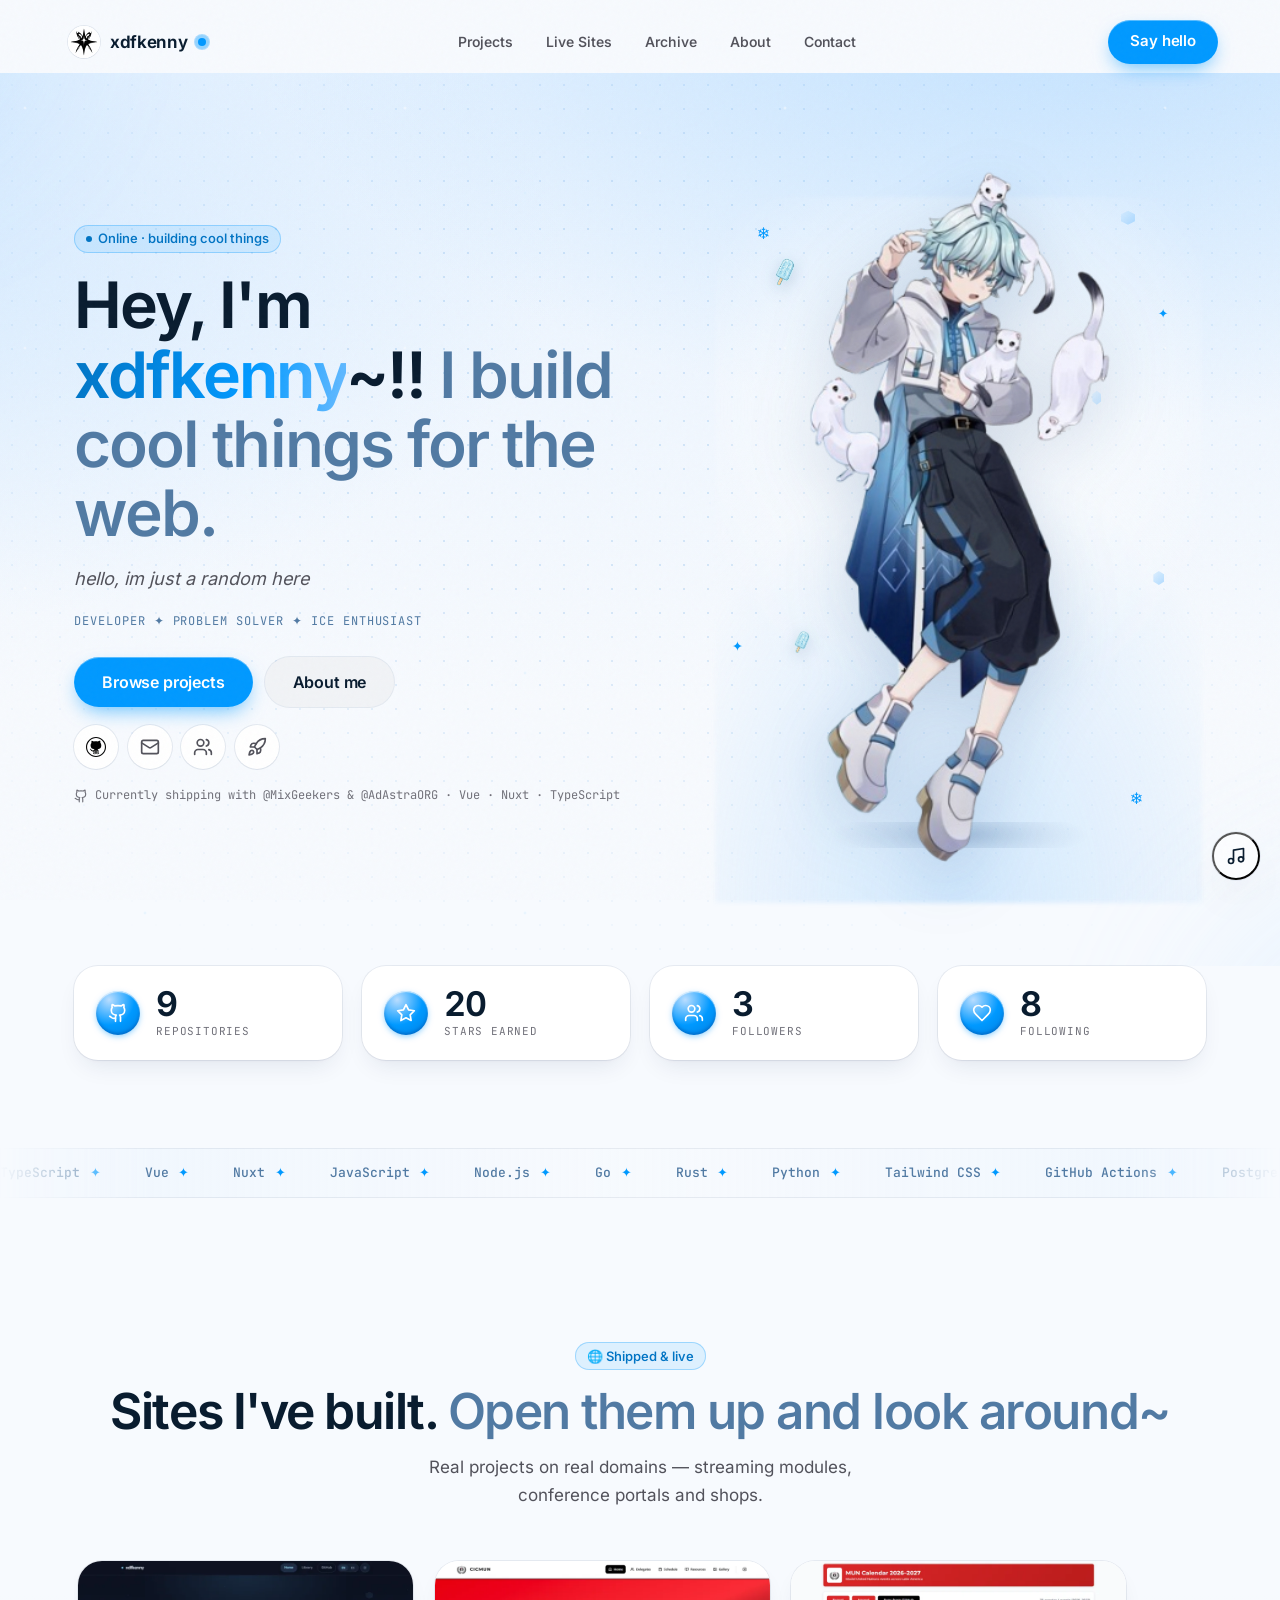
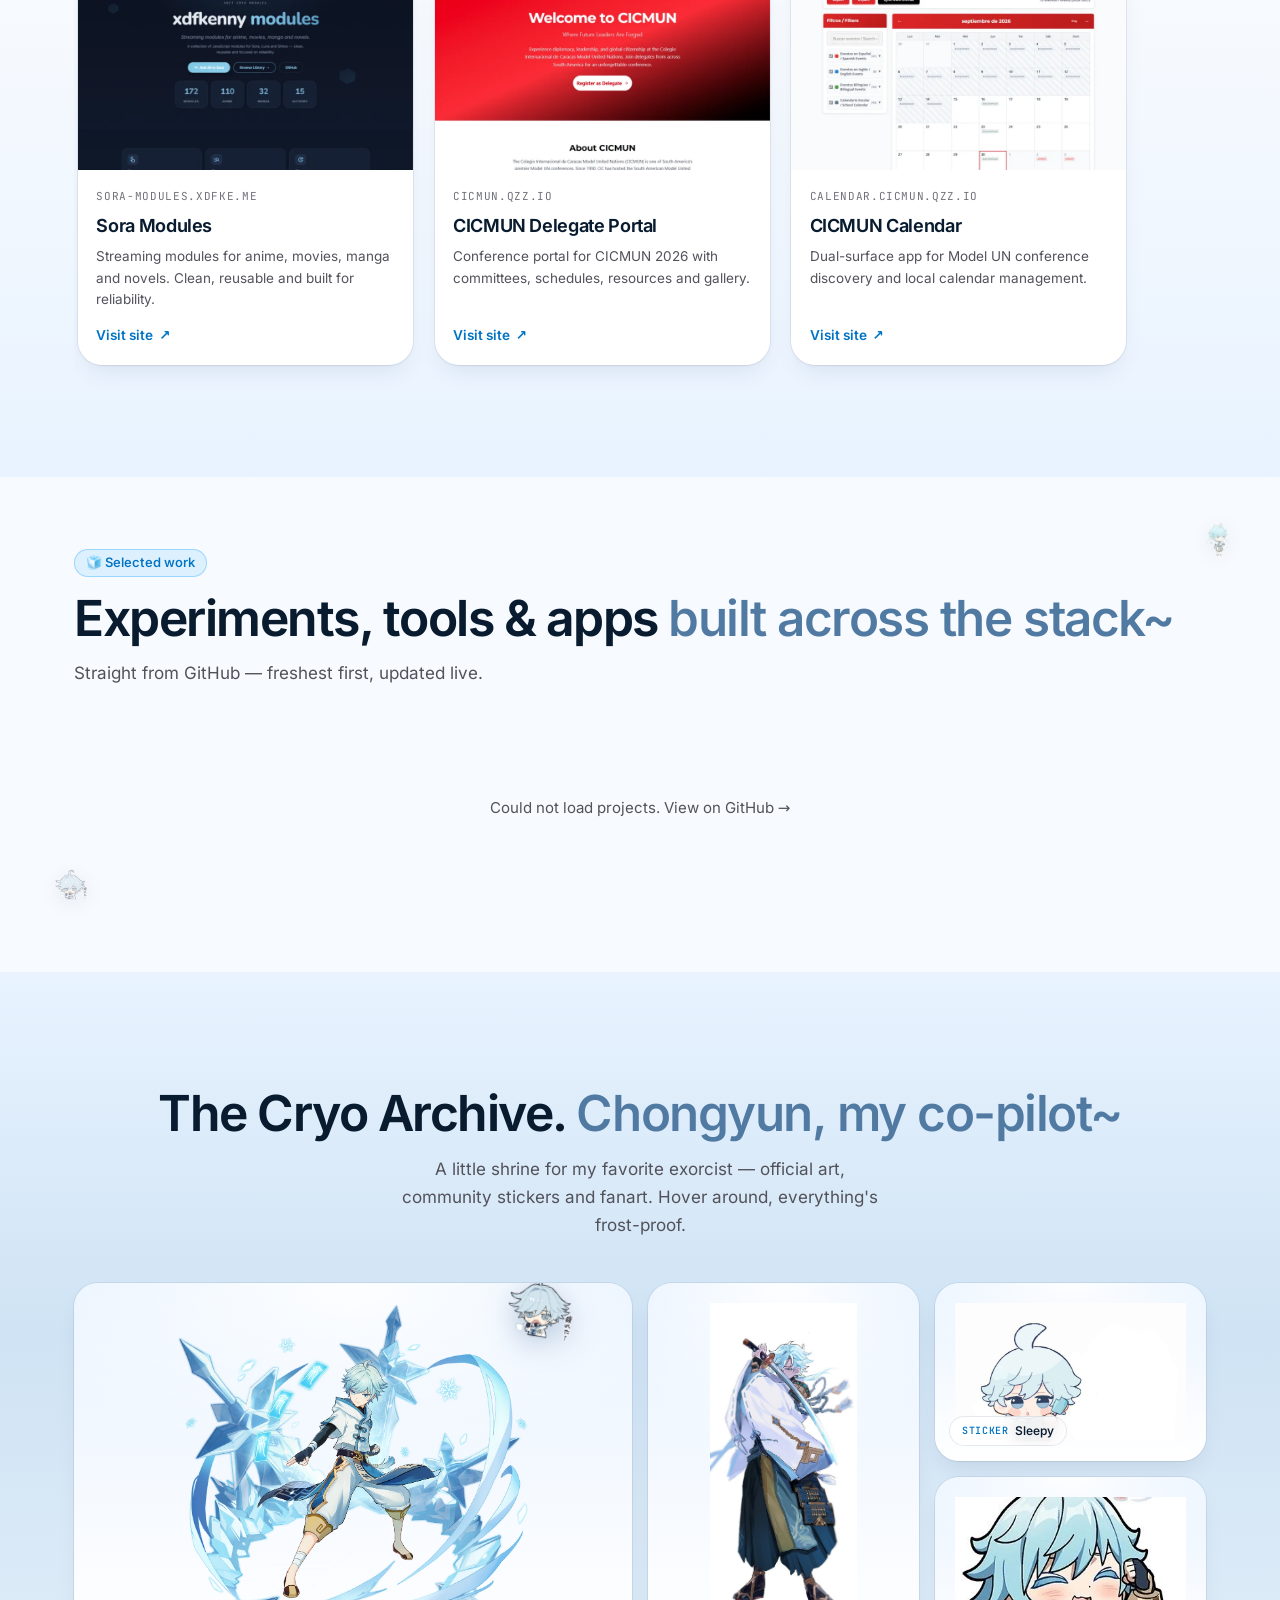
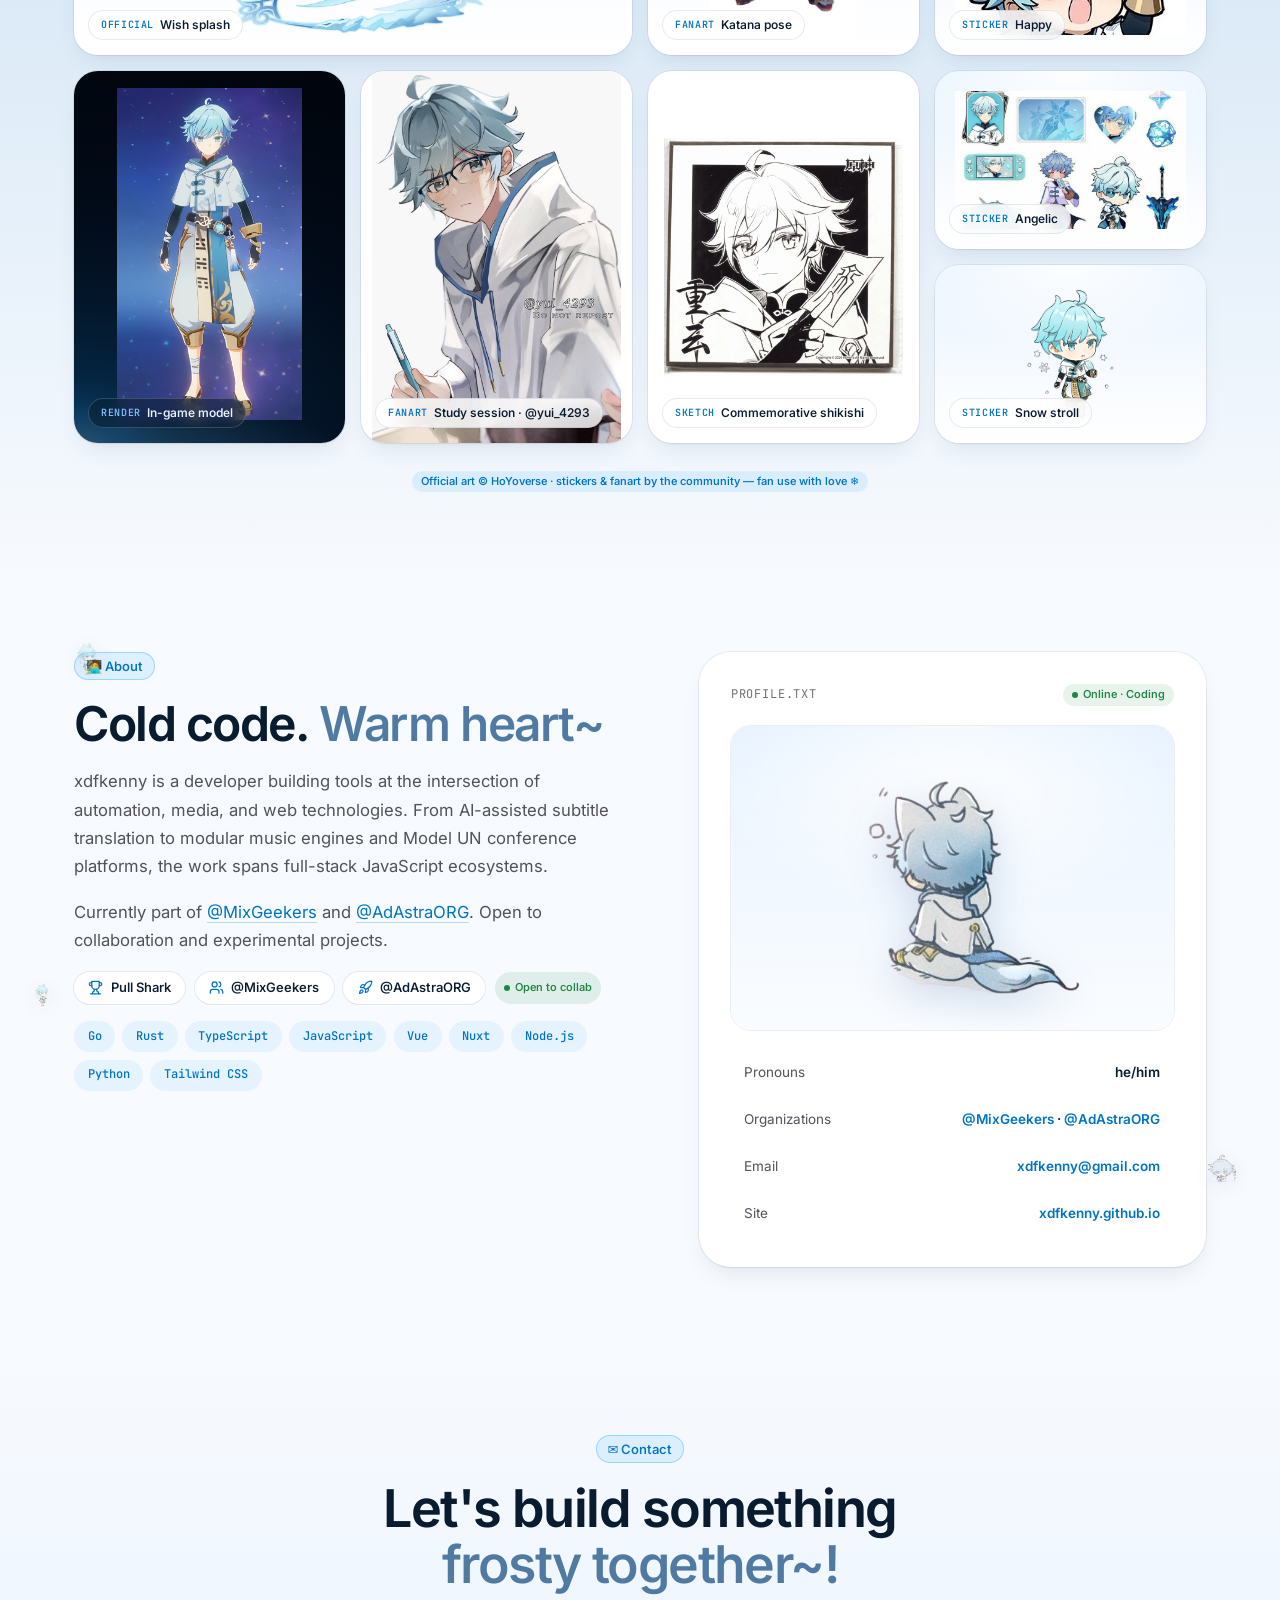
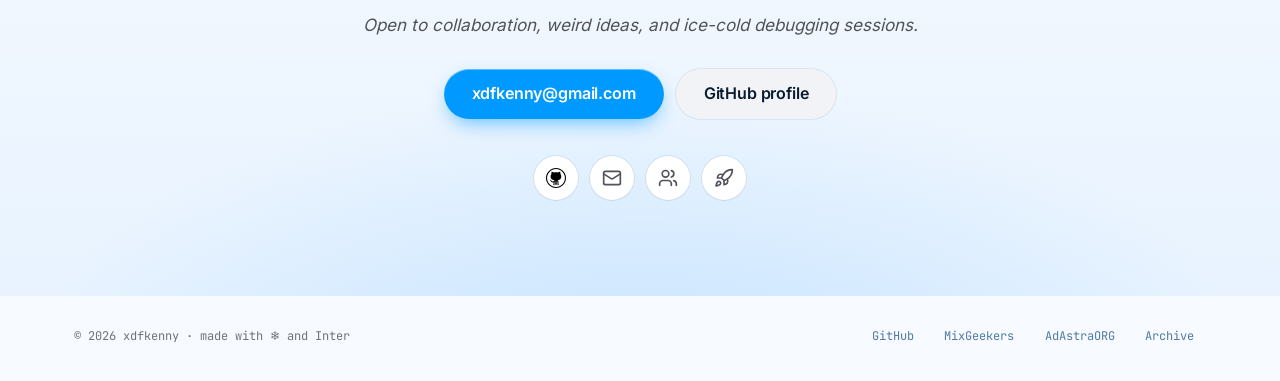
==== commit d282c2b1: "Redesign: airy sky-blue design system, Cryo Archive bento, community stickers - Rebuild styles.css a" ====
--- a/index.html
+++ b/index.html
@@ -1,8 +1,8 @@
-﻿<!DOCTYPE html>
+<!DOCTYPE html>
 <html lang="en">
 <head>
   <meta charset="UTF-8">
-  <meta name="viewport" content="width=device-width, initial-scale=1.0">
+  <meta name="viewport" content="width=device-width, initial-scale=1.0, viewport-fit=cover">
   <title>xdfkenny - Soft Cryo Portfolio</title>
   <meta name="description" content="xdfkenny - developer portfolio. A collection of experiments, tools, and applications built across JavaScript, TypeScript, Vue, and Nuxt. Soft Cryo aesthetic.">
   <link rel="canonical" href="https://xdfkenny.dpdns.org/">
@@ -16,17 +16,18 @@
   <meta name="twitter:title" content="xdfkenny - Soft Cryo Portfolio">
   <meta name="twitter:description" content="Full-stack developer building web apps, kiosk systems and developer tools.">
   <meta name="twitter:image" content="https://xdfkenny.dpdns.org/assets/og-image.jpg">
-  <meta name="theme-color" content="#7EC8E3">
+  <meta name="theme-color" content="#F7FAFE">
 
   <link rel="preconnect" href="https://fonts.googleapis.com">
   <link rel="preconnect" href="https://fonts.gstatic.com" crossorigin>
-  <link href="https://fonts.googleapis.com/css2?family=Nunito:wght@400;600;700;800&family=Inter:wght@300;400;500;600&family=JetBrains+Mono:wght@300;400;500&display=swap" rel="stylesheet">
+  <link href="https://fonts.googleapis.com/css2?family=JetBrains+Mono:wght@400;500&display=swap" rel="stylesheet">
 
   <link rel="icon" type="image/svg+xml" href="assets/logo.svg">
   <link rel="apple-touch-icon" href="assets/apple-touch-icon.png">
   <link rel="preload" as="image" href="assets/image.png">
-  <link rel="stylesheet" href="styles.css?v=6">
-  <script src="script.js?v=6" defer></script>
+  <link rel="preload" as="font" type="font/woff2" href="assets/fonts/inter-variable.woff2" crossorigin>
+  <link rel="stylesheet" href="styles.css?v=7">
+  <script src="script.js?v=7" defer></script>
 </head>
 <body>
   <a href="#main-content" class="skip-link">Skip to main content</a>
@@ -41,9 +42,11 @@
       <div class="nav-links" id="nav-links">
         <a href="#work">Projects</a>
         <a href="#sites">Live Sites</a>
+        <a href="#archive">Archive</a>
         <a href="#about">About</a>
         <a href="#contact">Contact</a>
       </div>
+      <a href="#contact" class="btn btn-primary nav-cta">Say hello</a>
       <button class="nav-toggle" aria-label="Toggle navigation" aria-expanded="false" aria-controls="nav-links">
         <span class="nav-toggle-bar" aria-hidden="true"></span>
         <span class="nav-toggle-bar" aria-hidden="true"></span>
@@ -53,18 +56,28 @@
   </header>
 
   <main id="main-content">
-    <!-- Hero Section -->
+    <!-- ============ HERO ============ -->
     <section class="hero" aria-labelledby="hero-heading">
-      <div class="hero-inner">
+      <div class="hero-dots" aria-hidden="true"></div>
+      <div class="hero-aurora" aria-hidden="true">
+        <div class="aurora-blob aurora-blob-1"></div>
+        <div class="aurora-blob aurora-blob-2"></div>
+      </div>
+      <div class="hero-snow" aria-hidden="true"></div>
+
+      <div class="hero-inner container">
         <div class="hero-content">
           <div class="hero-text">
-            <p class="hero-greeting">Ahoy~!!</p>
-            <h1 id="hero-heading" class="hero-title">I'm <span class="hero-name">xdfkenny</span>~!!</h1>
+            <span class="kicker hero-kicker"><span class="pill-dot" aria-hidden="true"></span> Online · building cool things</span>
+            <h1 id="hero-heading" class="hero-title display">
+              <span class="line-ink">Hey, I'm <span class="hero-name">xdfkenny</span>~!!</span>
+              <span class="line-soft display-line">I build cool things for the web.</span>
+            </h1>
             <p class="hero-subtitle">hello, im just a random here</p>
             <p class="hero-role">Developer ✦ Problem Solver ✦ Ice Enthusiast</p>
             <div class="hero-actions">
-              <a href="#about" class="btn btn-primary">About me →</a>
-              <a href="#work" class="btn btn-secondary">Browse Projects</a>
+              <a href="#work" class="btn btn-primary btn-hero">Browse projects</a>
+              <a href="#about" class="btn btn-secondary btn-hero">About me</a>
             </div>
             <div class="hero-social">
               <a href="https://github.com/xdfkenny" class="icon-btn" target="_blank" rel="noopener noreferrer" aria-label="GitHub">
@@ -76,93 +89,127 @@
               <a href="https://github.com/MixGeekers" class="icon-btn" target="_blank" rel="noopener noreferrer" aria-label="MixGeekers">
                 <svg xmlns="http://www.w3.org/2000/svg" width="20" height="20" viewBox="0 0 24 24" fill="none" stroke="currentColor" stroke-width="2" stroke-linecap="round" stroke-linejoin="round" aria-hidden="true"><path d="M16 21v-2a4 4 0 0 0-4-4H6a4 4 0 0 0-4 4v2"/><circle cx="9" cy="7" r="4"/><path d="M22 21v-2a4 4 0 0 0-3-3.87"/><path d="M16 3.13a4 4 0 0 1 0 7.75"/></svg>
               </a>
-            </div>
-          </div>
+              <a href="https://github.com/AdAstraORG" class="icon-btn" target="_blank" rel="noopener noreferrer" aria-label="AdAstraORG">
+                <svg xmlns="http://www.w3.org/2000/svg" width="20" height="20" viewBox="0 0 24 24" fill="none" stroke="currentColor" stroke-width="2" stroke-linecap="round" stroke-linejoin="round" aria-hidden="true"><path d="M4.5 16.5c-1.5 1.26-2 5-2 5s3.74-.5 5-2c.71-.84.7-2.13-.09-2.91a2.18 2.18 0 0 0-2.91-.09z"/><path d="m12 15-3-3a22 22 0 0 1 2-3.95A12.88 12.88 0 0 1 22 2c0 2.72-.78 7.5-6 11a22.35 22.35 0 0 1-4 2z"/><path d="M9 12H4s.55-3.03 2-4c1.62-1.08 5 0 5 0"/><path d="M12 15v5s3.03-.55 4-2c1.08-1.62 0-5 0-5"/></svg>
+              </a>
+            </div>
+            <p class="hero-promo">
+              <svg xmlns="http://www.w3.org/2000/svg" viewBox="0 0 24 24" fill="none" stroke="currentColor" stroke-width="2" stroke-linecap="round" stroke-linejoin="round" aria-hidden="true"><path d="M15 22v-4a4.8 4.8 0 0 0-1-3.5c3 0 6-2 6-5.5.08-1.25-.27-2.48-1-3.5.28-1.15.28-2.35 0-3.5 0 0-1 0-3 1.5-2.64-.5-5.36-.5-8 0C6 2 5 2 5 2c-.3 1.15-.3 2.35 0 3.5A5.403 5.403 0 0 0 4 9c0 3.5 3 5.5 6 5.5-.39.49-.68 1.05-.85 1.65-.17.6-.22 1.23-.15 1.85v4"/><path d="M9 18c-4.51 2-5-2-7-2"/></svg>
+              Currently shipping with @MixGeekers &amp; @AdAstraORG · Vue · Nuxt · TypeScript
+            </p>
+          </div>
+
           <div class="hero-visual">
-            <div class="hero-avatar-frame">
-              <img src="assets/image.png" alt="Chongyun full body illustration" class="hero-avatar">
-              <div class="hero-avatar-glow" aria-hidden="true"></div>
-            </div>
-            <div class="floating-decorations" aria-hidden="true">
-              <img src="assets/popsicle.png" alt="" class="popsicle-img popsicle-1">
-              <img src="assets/popsicle.png" alt="" class="popsicle-img popsicle-2">
-              <div class="icicle icicle-1"></div>
-              <div class="icicle icicle-2"></div>
-              <div class="crystal crystal-1"></div>
-              <div class="crystal crystal-2"></div>
-              <div class="crystal crystal-3"></div>
-            </div>
-          </div>
-        </div>
-      </div>
-      <div class="hero-snow" aria-hidden="true"></div>
-    </section>
-
-    <!-- Stats Dashboard -->
+            <div class="hero-stage">
+              <img src="assets/image.png" alt="Chongyun full body illustration surrounded by snowy ermines" class="hero-avatar" width="420" height="460">
+              <span class="hero-sparkle hero-sparkle-1" aria-hidden="true">❄</span>
+              <span class="hero-sparkle hero-sparkle-2" aria-hidden="true">✦</span>
+              <span class="hero-sparkle hero-sparkle-3" aria-hidden="true">✦</span>
+              <span class="hero-sparkle hero-sparkle-4" aria-hidden="true">❄</span>
+              <div class="floating-decorations" aria-hidden="true">
+                <img src="assets/popsicle.png" alt="" class="popsicle-img popsicle-1">
+                <img src="assets/popsicle.png" alt="" class="popsicle-img popsicle-2">
+                <div class="crystal crystal-1"></div>
+                <div class="crystal crystal-2"></div>
+                <div class="crystal crystal-3"></div>
+              </div>
+            </div>
+          </div>
+        </div>
+      </div>
+    </section>
+
+    <!-- ============ STATS ============ -->
     <section class="stats" aria-labelledby="stats-heading">
       <h2 id="stats-heading" class="sr-only">Statistics</h2>
-      <div class="floating-chibis" aria-hidden="true">
-        <img src="assets/mini chongyun chibi for bg effect.png" alt="" class="chibi chibi-stats-1">
-        <img src="assets/mini chongyun chibi for bg effect.png" alt="" class="chibi chibi-stats-2">
-      </div>
-      <div class="stats-grid">
-        <div class="stats-card">
-          <div class="stats-icon">
-            <svg xmlns="http://www.w3.org/2000/svg" width="24" height="24" viewBox="0 0 24 24" fill="none" stroke="currentColor" stroke-width="2" stroke-linecap="round" stroke-linejoin="round" aria-hidden="true"><path d="M15 22v-4a4.8 4.8 0 0 0-1-3.5c3 0 6-2 6-5.5.08-1.25-.27-2.48-1-3.5.28-1.15.28-2.35 0-3.5 0 0-1 0-3 1.5-2.64-.5-5.36-.5-8 0C6 2 5 2 5 2c-.3 1.15-.3 2.35 0 3.5A5.403 5.403 0 0 0 4 9c0 3.5 3 5.5 6 5.5-.39.49-.68 1.05-.85 1.65-.17.6-.22 1.23-.15 1.85v4"/><path d="M9 18c-4.51 2-5-2-7-2"/></svg>
-          </div>
-          <div class="stats-info">
-            <span class="stats-number">9</span>
-            <span class="stats-label">Repositories</span>
-          </div>
-        </div>
-        <div class="stats-card">
-          <div class="stats-icon">
-            <svg xmlns="http://www.w3.org/2000/svg" width="24" height="24" viewBox="0 0 24 24" fill="none" stroke="currentColor" stroke-width="2" stroke-linecap="round" stroke-linejoin="round" aria-hidden="true"><polygon points="12 2 15.09 8.26 22 9.27 17 14.14 18.18 21.02 12 17.77 5.82 21.02 7 14.14 2 9.27 8.91 8.26 12 2"/></svg>
-          </div>
-          <div class="stats-info">
-            <span class="stats-number">20</span>
-            <span class="stats-label">Stars Earned</span>
-          </div>
-        </div>
-        <div class="stats-card">
-          <div class="stats-icon">
-            <svg xmlns="http://www.w3.org/2000/svg" width="24" height="24" viewBox="0 0 24 24" fill="none" stroke="currentColor" stroke-width="2" stroke-linecap="round" stroke-linejoin="round" aria-hidden="true"><path d="M16 21v-2a4 4 0 0 0-4-4H6a4 4 0 0 0-4 4v2"/><circle cx="9" cy="7" r="4"/><path d="M22 21v-2a4 4 0 0 0-3-3.87"/><path d="M16 3.13a4 4 0 0 1 0 7.75"/></svg>
-          </div>
-          <div class="stats-info">
-            <span class="stats-number">3</span>
-            <span class="stats-label">Followers</span>
-          </div>
-        </div>
-        <div class="stats-card">
-          <div class="stats-icon">
-            <svg xmlns="http://www.w3.org/2000/svg" width="24" height="24" viewBox="0 0 24 24" fill="none" stroke="currentColor" stroke-width="2" stroke-linecap="round" stroke-linejoin="round" aria-hidden="true"><path d="M19 14c1.49-1.46 3-3.21 3-5.5A5.5 5.5 0 0 0 16.5 3c-1.76 0-3 .5-4.5 2-1.5-1.5-2.74-2-4.5-2A5.5 5.5 0 0 0 2 8.5c0 2.3 1.5 4.05 3 5.5l7 7Z"/></svg>
-          </div>
-          <div class="stats-info">
-            <span class="stats-number">8</span>
-            <span class="stats-label">Following</span>
-          </div>
-        </div>
-      </div>
-    </section>
-
-    <!-- Live Sites -->
+      <div class="container">
+        <div class="stats-grid">
+          <div class="stats-card spot reveal" data-delay="0">
+            <div class="orb-icon" aria-hidden="true">
+              <svg xmlns="http://www.w3.org/2000/svg" viewBox="0 0 24 24" fill="none" stroke="currentColor" stroke-width="2" stroke-linecap="round" stroke-linejoin="round"><path d="M15 22v-4a4.8 4.8 0 0 0-1-3.5c3 0 6-2 6-5.5.08-1.25-.27-2.48-1-3.5.28-1.15.28-2.35 0-3.5 0 0-1 0-3 1.5-2.64-.5-5.36-.5-8 0C6 2 5 2 5 2c-.3 1.15-.3 2.35 0 3.5A5.403 5.403 0 0 0 4 9c0 3.5 3 5.5 6 5.5-.39.49-.68 1.05-.85 1.65-.17.6-.22 1.23-.15 1.85v4"/><path d="M9 18c-4.51 2-5-2-7-2"/></svg>
+            </div>
+            <div class="stats-info">
+              <span class="stats-number" data-count="9">9</span>
+              <span class="stats-label">Repositories</span>
+            </div>
+          </div>
+          <div class="stats-card spot reveal" data-delay="80">
+            <div class="orb-icon" aria-hidden="true">
+              <svg xmlns="http://www.w3.org/2000/svg" viewBox="0 0 24 24" fill="none" stroke="currentColor" stroke-width="2" stroke-linecap="round" stroke-linejoin="round"><polygon points="12 2 15.09 8.26 22 9.27 17 14.14 18.18 21.02 12 17.77 5.82 21.02 7 14.14 2 9.27 8.91 8.26 12 2"/></svg>
+            </div>
+            <div class="stats-info">
+              <span class="stats-number" data-count="20">20</span>
+              <span class="stats-label">Stars Earned</span>
+            </div>
+          </div>
+          <div class="stats-card spot reveal" data-delay="160">
+            <div class="orb-icon" aria-hidden="true">
+              <svg xmlns="http://www.w3.org/2000/svg" viewBox="0 0 24 24" fill="none" stroke="currentColor" stroke-width="2" stroke-linecap="round" stroke-linejoin="round"><path d="M16 21v-2a4 4 0 0 0-4-4H6a4 4 0 0 0-4 4v2"/><circle cx="9" cy="7" r="4"/><path d="M22 21v-2a4 4 0 0 0-3-3.87"/><path d="M16 3.13a4 4 0 0 1 0 7.75"/></svg>
+            </div>
+            <div class="stats-info">
+              <span class="stats-number" data-count="3">3</span>
+              <span class="stats-label">Followers</span>
+            </div>
+          </div>
+          <div class="stats-card spot reveal" data-delay="240">
+            <div class="orb-icon" aria-hidden="true">
+              <svg xmlns="http://www.w3.org/2000/svg" viewBox="0 0 24 24" fill="none" stroke="currentColor" stroke-width="2" stroke-linecap="round" stroke-linejoin="round"><path d="M19 14c1.49-1.46 3-3.21 3-5.5A5.5 5.5 0 0 0 16.5 3c-1.76 0-3 .5-4.5 2-1.5-1.5-2.74-2-4.5-2A5.5 5.5 0 0 0 2 8.5c0 2.3 1.5 4.05 3 5.5l7 7Z"/></svg>
+            </div>
+            <div class="stats-info">
+              <span class="stats-number" data-count="8">8</span>
+              <span class="stats-label">Following</span>
+            </div>
+          </div>
+        </div>
+      </div>
+    </section>
+
+    <!-- ============ TECH MARQUEE ============ -->
+    <div class="marquee-section" aria-hidden="true">
+      <div class="marquee">
+        <div class="marquee-track">
+          <span class="marquee-item">TypeScript <span class="sep">✦</span></span>
+          <span class="marquee-item">Vue <span class="sep">✦</span></span>
+          <span class="marquee-item">Nuxt <span class="sep">✦</span></span>
+          <span class="marquee-item">JavaScript <span class="sep">✦</span></span>
+          <span class="marquee-item">Node.js <span class="sep">✦</span></span>
+          <span class="marquee-item">Go <span class="sep">✦</span></span>
+          <span class="marquee-item">Rust <span class="sep">✦</span></span>
+          <span class="marquee-item">Python <span class="sep">✦</span></span>
+          <span class="marquee-item">Tailwind CSS <span class="sep">✦</span></span>
+          <span class="marquee-item">GitHub Actions <span class="sep">✦</span></span>
+          <span class="marquee-item">PostgreSQL <span class="sep">✦</span></span>
+          <span class="marquee-item">Ice ❄ <span class="sep">✦</span></span>
+          <span class="marquee-item">TypeScript <span class="sep">✦</span></span>
+          <span class="marquee-item">Vue <span class="sep">✦</span></span>
+          <span class="marquee-item">Nuxt <span class="sep">✦</span></span>
+          <span class="marquee-item">JavaScript <span class="sep">✦</span></span>
+          <span class="marquee-item">Node.js <span class="sep">✦</span></span>
+          <span class="marquee-item">Go <span class="sep">✦</span></span>
+          <span class="marquee-item">Rust <span class="sep">✦</span></span>
+          <span class="marquee-item">Python <span class="sep">✦</span></span>
+          <span class="marquee-item">Tailwind CSS <span class="sep">✦</span></span>
+          <span class="marquee-item">GitHub Actions <span class="sep">✦</span></span>
+          <span class="marquee-item">PostgreSQL <span class="sep">✦</span></span>
+          <span class="marquee-item">Ice ❄ <span class="sep">✦</span></span>
+        </div>
+      </div>
+    </div>
+
+    <!-- ============ LIVE SITES ============ -->
     <section class="sites" id="sites" aria-labelledby="sites-heading">
-      <div class="floating-chibis" aria-hidden="true">
-        <img src="assets/mini chongyun chibi for bg effect.png" alt="" class="chibi chibi-sites-1">
-        <img src="assets/mini chongyun chibi for bg effect.png" alt="" class="chibi chibi-sites-2">
-      </div>
-      <div class="sites-inner">
-        <header class="sites-header">
-          <div class="sites-icon" aria-hidden="true">
-            <svg xmlns="http://www.w3.org/2000/svg" width="28" height="28" viewBox="0 0 24 24" fill="none" stroke="currentColor" stroke-width="2" stroke-linecap="round" stroke-linejoin="round"><circle cx="12" cy="12" r="10"/><path d="M12 2a14.5 14.5 0 0 0 0 20 14.5 14.5 0 0 0 0-20"/><path d="M2 12h20"/></svg>
-          </div>
-          <h2 id="sites-heading" class="sites-title">Live Sites</h2>
-          <div class="sites-underline" aria-hidden="true"></div>
-          <p class="sites-intro">Websites I've built and shipped. Open them up and take a look around~</p>
+      <div class="container">
+        <header class="section-head section-head--center">
+          <span class="kicker reveal">🌐 Shipped &amp; live</span>
+          <h2 id="sites-heading" class="section-title display reveal" data-delay="60">
+            <span class="line-ink">Sites I've built.</span>
+            <span class="line-soft">Open them up and look around~</span>
+          </h2>
+          <p class="section-intro reveal" data-delay="120">Real projects on real domains — streaming modules, conference portals and shops.</p>
         </header>
 
         <div class="sites-track" tabindex="0" role="region" aria-label="Live website previews, scroll horizontally">
-          <a href="https://sora-modules.xdfke.me/" class="site-card" target="_blank" rel="noopener noreferrer">
+          <a href="https://sora-modules.xdfke.me/" class="site-card spot reveal" target="_blank" rel="noopener noreferrer" data-delay="0">
             <div class="site-card-media">
               <img src="assets/sites/sora-modules.webp" alt="Sora Modules website preview" loading="lazy" width="800" height="500">
             </div>
@@ -173,7 +220,7 @@
               <span class="site-card-cta">Visit site <span class="site-card-arrow" aria-hidden="true">↗</span></span>
             </div>
           </a>
-          <a href="https://cicmun.qzz.io/" class="site-card" target="_blank" rel="noopener noreferrer">
+          <a href="https://cicmun.qzz.io/" class="site-card spot reveal" target="_blank" rel="noopener noreferrer" data-delay="80">
             <div class="site-card-media">
               <img src="assets/sites/cicmun-portal.webp" alt="CICMUN Delegate Portal website preview" loading="lazy" width="800" height="500">
             </div>
@@ -184,7 +231,7 @@
               <span class="site-card-cta">Visit site <span class="site-card-arrow" aria-hidden="true">↗</span></span>
             </div>
           </a>
-          <a href="https://calendar.cicmun.qzz.io/" class="site-card" target="_blank" rel="noopener noreferrer">
+          <a href="https://calendar.cicmun.qzz.io/" class="site-card spot reveal" target="_blank" rel="noopener noreferrer" data-delay="160">
             <div class="site-card-media">
               <img src="assets/sites/cicmun-calendar.webp" alt="CICMUN MUN Calendar website preview" loading="lazy" width="800" height="500">
             </div>
@@ -195,7 +242,7 @@
               <span class="site-card-cta">Visit site <span class="site-card-arrow" aria-hidden="true">↗</span></span>
             </div>
           </a>
-          <a href="https://echooshop.vercel.app/" class="site-card" target="_blank" rel="noopener noreferrer">
+          <a href="https://echooshop.vercel.app/" class="site-card spot reveal" target="_blank" rel="noopener noreferrer" data-delay="240">
             <div class="site-card-media">
               <img src="assets/sites/echooshop.webp" alt="EchooShop web app preview" loading="lazy" width="800" height="500">
             </div>
@@ -210,20 +257,20 @@
       </div>
     </section>
 
-    <!-- Selected Work -->
+    <!-- ============ SELECTED WORK ============ -->
     <section class="work" id="work" aria-labelledby="work-heading">
       <div class="floating-chibis" aria-hidden="true">
-        <img src="assets/mini chongyun chibi for bg effect.png" alt="" class="chibi chibi-work-1">
-        <img src="assets/mini chongyun chibi for bg effect.png" alt="" class="chibi chibi-work-2">
-      </div>
-      <div class="work-inner">
-        <header class="work-header">
-          <div class="work-icon" aria-hidden="true">
-            <svg xmlns="http://www.w3.org/2000/svg" width="32" height="32" viewBox="0 0 24 24" fill="none" stroke="currentColor" stroke-width="2" stroke-linecap="round" stroke-linejoin="round"><path d="M14.5 17.5 3 6V3h3l11.5 11.5"/><path d="m13 19 6-6"/><path d="m16 16 4 4"/><path d="m19 21 4-4"/></svg>
-          </div>
-          <h2 id="work-heading" class="work-title">Selected Work</h2>
-          <div class="work-underline" aria-hidden="true"></div>
-          <p class="work-intro">A collection of experiments, tools, and applications~</p>
+        <img src="assets/chongyun/sticker-snow.webp" alt="" class="chibi chibi-work-1">
+        <img src="assets/chongyun/sticker-pout.webp" alt="" class="chibi chibi-work-2">
+      </div>
+      <div class="container">
+        <header class="section-head">
+          <span class="kicker reveal">🧊 Selected work</span>
+          <h2 id="work-heading" class="section-title display reveal" data-delay="60">
+            <span class="line-ink">Experiments, tools &amp; apps</span>
+            <span class="line-soft">built across the stack~</span>
+          </h2>
+          <p class="section-intro reveal" data-delay="120">Straight from GitHub — freshest first, updated live.</p>
         </header>
 
         <div class="project-grid" id="project-grid">
@@ -240,116 +287,206 @@
       </div>
     </section>
 
-    <!-- About Section -->
+    <!-- ============ CRYO ARCHIVE ============ -->
+    <section class="archive" id="archive" aria-labelledby="archive-heading">
+      <div class="container">
+        <header class="section-head section-head--center">
+          <span class="kicker reveal">❄ Fan corner</span>
+          <h2 id="archive-heading" class="section-title display reveal" data-delay="60">
+            <span class="line-ink">The Cryo Archive.</span>
+            <span class="line-soft">Chongyun, my co-pilot~</span>
+          </h2>
+          <p class="section-intro reveal" data-delay="120">A little shrine for my favorite exorcist — official art, community stickers and fanart. Hover around, everything's frost-proof.</p>
+        </header>
+
+        <div class="archive-grid">
+          <figure class="tile tile--sky tile--wish spot reveal" data-delay="0">
+            <img class="tile-media" src="assets/chongyun/wish.webp" alt="Chongyun wish artwork surrounded by swirling ice swords" loading="lazy" width="1073" height="1011">
+            <img class="tile-sticker" src="assets/chongyun/sticker-pout.webp" alt="" aria-hidden="true" loading="lazy">
+            <figcaption class="tile-caption"><span class="tile-tag">Official</span> Wish splash</figcaption>
+          </figure>
+
+          <figure class="tile tile--sky tile--portrait spot reveal" data-delay="60">
+            <img class="tile-media" src="assets/chongyun/portrait-fanart.jpg" alt="Chongyun fanart portrait drawing a katana beside his head" loading="lazy" width="659" height="1494">
+            <figcaption class="tile-caption"><span class="tile-tag">Fanart</span> Katana pose</figcaption>
+          </figure>
+
+          <figure class="tile tile--sky tile--expr tile--expr-neutral spot reveal" data-delay="120">
+            <img class="tile-media tile-media--cover" src="assets/chongyun/sticker-sleepy.jpg" alt="Chibi Chongyun sticker looking sleepy with a popsicle on his cheek" loading="lazy" width="736" height="736">
+            <figcaption class="tile-caption"><span class="tile-tag">Sticker</span> Sleepy</figcaption>
+          </figure>
+
+          <figure class="tile tile--sky tile--expr tile--expr-worried spot reveal" data-delay="160">
+            <img class="tile-media tile-media--cover" src="assets/chongyun/sticker-drink.jpg" alt="Chibi Chongyun sticker laughing with a red drink" loading="lazy" width="340" height="340">
+            <figcaption class="tile-caption"><span class="tile-tag">Sticker</span> Happy</figcaption>
+          </figure>
+
+          <figure class="tile tile--night tile--game spot reveal" data-delay="0">
+            <img class="tile-media" src="assets/chongyun/game-render.webp" alt="Chongyun in-game model render on a night sky" loading="lazy" width="700" height="1261">
+            <figcaption class="tile-caption"><span class="tile-tag">Render</span> In-game model</figcaption>
+          </figure>
+
+          <figure class="tile tile--cardart spot reveal" data-delay="60">
+            <img class="tile-media" src="assets/chongyun/study-glasses.jpg" alt="Chongyun wearing glasses and a hoodie while studying with a pen" loading="lazy" width="806" height="1200">
+            <figcaption class="tile-caption"><span class="tile-tag">Fanart</span> Study session · @yui_4293</figcaption>
+          </figure>
+
+          <figure class="tile tile--paper tile--shikishi spot reveal" data-delay="100">
+            <img class="tile-media" src="assets/chongyun/shikishi.webp" alt="Chongyun ink sketch on a shikishi board" loading="lazy" width="800" height="798">
+            <figcaption class="tile-caption"><span class="tile-tag">Sketch</span> Commemorative shikishi</figcaption>
+          </figure>
+
+          <figure class="tile tile--sky tile--expr tile--expr-surprised spot reveal" data-delay="140">
+            <img class="tile-media tile-media--cover" src="assets/chongyun/sticker-angel.jpg" alt="Chibi angel Chongyun sticker with halo resting on clouds" loading="lazy" width="736" height="1104">
+            <figcaption class="tile-caption"><span class="tile-tag">Sticker</span> Angelic</figcaption>
+          </figure>
+
+          <figure class="tile tile--sky tile--snowst spot reveal" data-delay="180">
+            <img class="tile-media" src="assets/chongyun/sticker-snow.webp" alt="Chibi Chongyun sticker walking through snowflakes" loading="lazy" width="447" height="328">
+            <figcaption class="tile-caption"><span class="tile-tag">Sticker</span> Snow stroll</figcaption>
+          </figure>
+        </div>
+
+        <p class="archive-note reveal" data-delay="120">
+          <span class="pill pill-info">Official art © HoYoverse · stickers &amp; fanart by the community — fan use with love ❄</span>
+        </p>
+      </div>
+    </section>
+
+    <!-- ============ ABOUT ============ -->
     <section class="about" id="about" aria-labelledby="about-heading">
       <div class="floating-chibis" aria-hidden="true">
-        <img src="assets/mini chongyun chibi for bg effect.png" alt="" class="chibi chibi-about-1">
-        <img src="assets/mini chongyun chibi for bg effect.png" alt="" class="chibi chibi-about-2">
-        <img src="assets/mini chongyun chibi for bg effect.png" alt="" class="chibi chibi-about-3">
-      </div>
-      <div class="about-inner">
-        <div class="about-text">
-          <div class="about-header-icon about-stagger" aria-hidden="true" data-delay="0">
-            <svg xmlns="http://www.w3.org/2000/svg" width="32" height="32" viewBox="0 0 24 24" fill="none" stroke="currentColor" stroke-width="2" stroke-linecap="round" stroke-linejoin="round"><path d="M14 2H6a2 2 0 0 0-2 2v16a2 2 0 0 0 2 2h12a2 2 0 0 0 2-2V8z"/><polyline points="14 2 14 8 20 8"/><path d="m9 15 2 2 4-4"/></svg>
-          </div>
-          <h2 id="about-heading" class="about-title about-stagger" data-delay="100">About</h2>
-          <p class="about-body about-stagger" data-delay="200">
-            xdfkenny is a developer building tools at the intersection of automation, media, and web technologies. From AI-assisted subtitle translation to modular music engines and Model UN conference platforms, the work spans full-stack JavaScript ecosystems.
-          </p>
-          <p class="about-body about-stagger" data-delay="300">
-            Currently part of <a href="https://github.com/MixGeekers" target="_blank" rel="noopener noreferrer">@MixGeekers</a>. Open to collaboration and experimental projects.
-          </p>
-          <div class="about-badges about-stagger" data-delay="400">
-            <span class="badge badge-achievement">
-              <svg xmlns="http://www.w3.org/2000/svg" width="16" height="16" viewBox="0 0 24 24" fill="none" stroke="currentColor" stroke-width="2" stroke-linecap="round" stroke-linejoin="round" aria-hidden="true"><path d="M6 9H4.5a2.5 2.5 0 0 1 0-5H6"/><path d="M18 9h1.5a2.5 2.5 0 0 0 0-5H18"/><path d="M4 22h16"/><path d="M10 14.66V17c0 .55-.47.98-.97 1.21C7.85 18.75 7 20.24 7 22"/><path d="M14 14.66V17c0 .55.47.98.97 1.21C16.15 18.75 17 20.24 17 22"/><path d="M18 2H6v7a6 6 0 0 0 12 0V2Z"/></svg>
-              Pull Shark
-            </span>
-            <span class="badge badge-org">
-              <svg xmlns="http://www.w3.org/2000/svg" width="16" height="16" viewBox="0 0 24 24" fill="none" stroke="currentColor" stroke-width="2" stroke-linecap="round" stroke-linejoin="round" aria-hidden="true"><path d="M16 21v-2a4 4 0 0 0-4-4H6a4 4 0 0 0-4 4v2"/><circle cx="9" cy="7" r="4"/><path d="M22 21v-2a4 4 0 0 0-3-3.87"/><path d="M16 3.13a4 4 0 0 1 0 7.75"/></svg>
-              @MixGeekers
-            </span>
-          </div>
-          <div class="toolbox about-stagger" data-delay="500" aria-label="Technologies I use">
-            <span class="badge badge-lang">Go</span>
-            <span class="badge badge-lang">Rust</span>
-            <span class="badge badge-lang">TypeScript</span>
-            <span class="badge badge-lang">JavaScript</span>
-            <span class="badge badge-lang">Vue</span>
-            <span class="badge badge-lang">Nuxt</span>
-            <span class="badge badge-lang">Node.js</span>
-            <span class="badge badge-lang">Python</span>
-            <span class="badge badge-lang">Tailwind CSS</span>
-          </div>
-        </div>
-        <div class="about-card about-card-stagger">
-          <div class="about-card-header">
-            <span class="about-card-dot" aria-hidden="true"></span>
-            <span class="about-card-status">Online · Coding</span>
-          </div>
-          
-          <!-- Character Art -->
-          <div class="about-character">
-            <span class="chibi-sparkle" aria-hidden="true"></span>
-            <span class="chibi-sparkle" aria-hidden="true"></span>
-            <span class="chibi-sparkle" aria-hidden="true"></span>
-            <img src="assets/Chongyun-Character.png" alt="Chongyun character art" class="about-character-img">
-          </div>
-          <div class="about-card-body">
-            <div class="about-card-item">
-              <span class="about-card-label">Pronouns</span>
-              <span class="about-card-value">he/him</span>
-            </div>
-            <div class="about-card-item">
-              <span class="about-card-label">Organization</span>
-              <a href="https://github.com/MixGeekers" class="about-card-link" target="_blank" rel="noopener noreferrer">@MixGeekers</a>
-            </div>
-            <div class="about-card-item">
-              <span class="about-card-label">Email</span>
-              <a href="mailto:xdfkenny@gmail.com" class="about-card-link">xdfkenny@gmail.com</a>
-            </div>
-            <div class="about-card-item">
-              <span class="about-card-label">Site</span>
-              <a href="https://xdfkenny.github.io/" class="about-card-link">xdfkenny.github.io</a>
-            </div>
-          </div>
-        </div>
-      </div>
-    </section>
-
-    <!-- Contact Section -->
+        <img src="assets/chongyun/sticker-snow.webp" alt="" class="chibi chibi-about-1">
+        <img src="assets/chongyun/sticker-pout.webp" alt="" class="chibi chibi-about-2">
+        <img src="assets/chongyun/sticker-snow.webp" alt="" class="chibi chibi-about-3">
+      </div>
+      <div class="container">
+        <div class="about-inner">
+          <div class="about-text">
+            <span class="kicker reveal">🧑‍💻 About</span>
+            <h2 id="about-heading" class="about-title display reveal" data-delay="60">
+              <span class="line-ink">Cold code.</span>
+              <span class="line-soft">Warm heart~</span>
+            </h2>
+            <p class="about-body reveal" data-delay="120">
+              xdfkenny is a developer building tools at the intersection of automation, media, and web technologies. From AI-assisted subtitle translation to modular music engines and Model UN conference platforms, the work spans full-stack JavaScript ecosystems.
+            </p>
+            <p class="about-body reveal" data-delay="180">
+              Currently part of <a href="https://github.com/MixGeekers" target="_blank" rel="noopener noreferrer">@MixGeekers</a> and <a href="https://github.com/AdAstraORG" target="_blank" rel="noopener noreferrer">@AdAstraORG</a>. Open to collaboration and experimental projects.
+            </p>
+            <div class="about-badges reveal" data-delay="240">
+              <span class="about-badge">
+                <svg xmlns="http://www.w3.org/2000/svg" viewBox="0 0 24 24" fill="none" stroke="currentColor" stroke-width="2" stroke-linecap="round" stroke-linejoin="round" aria-hidden="true"><path d="M6 9H4.5a2.5 2.5 0 0 1 0-5H6"/><path d="M18 9h1.5a2.5 2.5 0 0 0 0-5H18"/><path d="M4 22h16"/><path d="M10 14.66V17c0 .55-.47.98-.97 1.21C7.85 18.75 7 20.24 7 22"/><path d="M14 14.66V17c0 .55.47.98.97 1.21C16.15 18.75 17 20.24 17 22"/><path d="M18 2H6v7a6 6 0 0 0 12 0V2Z"/></svg>
+                Pull Shark
+              </span>
+              <span class="about-badge">
+                <svg xmlns="http://www.w3.org/2000/svg" viewBox="0 0 24 24" fill="none" stroke="currentColor" stroke-width="2" stroke-linecap="round" stroke-linejoin="round" aria-hidden="true"><path d="M16 21v-2a4 4 0 0 0-4-4H6a4 4 0 0 0-4 4v2"/><circle cx="9" cy="7" r="4"/><path d="M22 21v-2a4 4 0 0 0-3-3.87"/><path d="M16 3.13a4 4 0 0 1 0 7.75"/></svg>
+                @MixGeekers
+              </span>
+              <span class="about-badge">
+                <svg xmlns="http://www.w3.org/2000/svg" viewBox="0 0 24 24" fill="none" stroke="currentColor" stroke-width="2" stroke-linecap="round" stroke-linejoin="round" aria-hidden="true"><path d="M4.5 16.5c-1.5 1.26-2 5-2 5s3.74-.5 5-2c.71-.84.7-2.13-.09-2.91a2.18 2.18 0 0 0-2.91-.09z"/><path d="m12 15-3-3a22 22 0 0 1 2-3.95A12.88 12.88 0 0 1 22 2c0 2.72-.78 7.5-6 11a22.35 22.35 0 0 1-4 2z"/><path d="M9 12H4s.55-3.03 2-4c1.62-1.08 5 0 5 0"/><path d="M12 15v5s3.03-.55 4-2c1.08-1.62 0-5 0-5"/></svg>
+                @AdAstraORG
+              </span>
+              <span class="pill pill-ok"><span class="pill-dot" aria-hidden="true"></span> Open to collab</span>
+            </div>
+            <div class="toolbox reveal" data-delay="300" aria-label="Technologies I use">
+              <span class="tool-pill">Go</span>
+              <span class="tool-pill">Rust</span>
+              <span class="tool-pill">TypeScript</span>
+              <span class="tool-pill">JavaScript</span>
+              <span class="tool-pill">Vue</span>
+              <span class="tool-pill">Nuxt</span>
+              <span class="tool-pill">Node.js</span>
+              <span class="tool-pill">Python</span>
+              <span class="tool-pill">Tailwind CSS</span>
+            </div>
+          </div>
+
+          <div class="about-card spot reveal" data-delay="150">
+            <div class="about-card-header">
+              <span class="about-card-title">profile.txt</span>
+              <span class="pill pill-ok"><span class="pill-dot" aria-hidden="true"></span> Online · Coding</span>
+            </div>
+
+            <div class="about-character">
+              <span class="chibi-sparkle" aria-hidden="true"></span>
+              <span class="chibi-sparkle" aria-hidden="true"></span>
+              <span class="chibi-sparkle" aria-hidden="true"></span>
+              <img src="assets/Chongyun-Character.png" alt="Chibi Chongyun sitting and daydreaming" class="about-character-img">
+            </div>
+
+            <div class="about-card-body">
+              <div class="about-card-item">
+                <span class="about-card-label">Pronouns</span>
+                <span class="about-card-value">he/him</span>
+              </div>
+              <div class="about-card-item">
+                <span class="about-card-label">Organizations</span>
+                <span class="about-card-value">
+                  <a href="https://github.com/MixGeekers" class="about-card-link" target="_blank" rel="noopener noreferrer">@MixGeekers</a>
+                  ·
+                  <a href="https://github.com/AdAstraORG" class="about-card-link" target="_blank" rel="noopener noreferrer">@AdAstraORG</a>
+                </span>
+              </div>
+              <div class="about-card-item">
+                <span class="about-card-label">Email</span>
+                <a href="mailto:xdfkenny@gmail.com" class="about-card-value about-card-link">xdfkenny@gmail.com</a>
+              </div>
+              <div class="about-card-item">
+                <span class="about-card-label">Site</span>
+                <a href="https://xdfkenny.github.io/" class="about-card-value about-card-link">xdfkenny.github.io</a>
+              </div>
+            </div>
+          </div>
+        </div>
+      </div>
+    </section>
+
+    <!-- ============ CONTACT ============ -->
     <section class="contact" id="contact" aria-labelledby="contact-heading">
-      <div class="floating-chibis" aria-hidden="true">
-        <img src="assets/mini chongyun chibi for bg effect.png" alt="" class="chibi chibi-contact-1">
-        <img src="assets/mini chongyun chibi for bg effect.png" alt="" class="chibi chibi-contact-2">
-      </div>
-      <div class="contact-inner">
-        <h2 id="contact-heading" class="contact-title">Let's connect~!</h2>
-        <p class="contact-subtitle">Open to collaboration, weird ideas, and ice-cold debugging sessions.</p>
-        <div class="contact-details">
-          <a href="mailto:xdfkenny@gmail.com" class="contact-email">xdfkenny@gmail.com</a>
-        </div>
-        <div class="contact-social">
-          <a href="https://github.com/xdfkenny" class="contact-social-link" target="_blank" rel="noopener noreferrer" aria-label="GitHub">
-            <img src="assets/github.svg" alt="GitHub" class="contact-social-icon">
-          </a>
-          <a href="mailto:xdfkenny@gmail.com" class="contact-social-link" aria-label="Email">
-            <svg xmlns="http://www.w3.org/2000/svg" width="20" height="20" viewBox="0 0 24 24" fill="none" stroke="currentColor" stroke-width="2" stroke-linecap="round" stroke-linejoin="round" aria-hidden="true"><rect width="20" height="16" x="2" y="4" rx="2"/><path d="m22 7-8.97 5.7a1.94 1.94 0 0 1-2.06 0L2 7"/></svg>
-          </a>
-          <a href="https://github.com/MixGeekers" class="contact-social-link" target="_blank" rel="noopener noreferrer" aria-label="MixGeekers organization">
-            <svg xmlns="http://www.w3.org/2000/svg" width="20" height="20" viewBox="0 0 24 24" fill="none" stroke="currentColor" stroke-width="2" stroke-linecap="round" stroke-linejoin="round" aria-hidden="true"><path d="M16 21v-2a4 4 0 0 0-4-4H6a4 4 0 0 0-4 4v2"/><circle cx="9" cy="7" r="4"/><path d="M22 21v-2a4 4 0 0 0-3-3.87"/><path d="M16 3.13a4 4 0 0 1 0 7.75"/></svg>
-          </a>
+      <div class="container">
+        <div class="contact-inner">
+          <span class="kicker reveal">✉️ Contact</span>
+          <h2 id="contact-heading" class="contact-title display reveal" data-delay="60">
+            <span class="line-ink">Let's build something</span>
+            <span class="line-soft">frosty together~!</span>
+          </h2>
+          <p class="contact-subtitle reveal" data-delay="120">Open to collaboration, weird ideas, and ice-cold debugging sessions.</p>
+          <div class="contact-actions reveal" data-delay="180">
+            <a href="mailto:xdfkenny@gmail.com" class="btn btn-primary btn-hero">xdfkenny@gmail.com</a>
+            <a href="https://github.com/xdfkenny" class="btn btn-secondary btn-hero" target="_blank" rel="noopener noreferrer">GitHub profile</a>
+          </div>
+          <div class="contact-social reveal" data-delay="240">
+            <a href="https://github.com/xdfkenny" class="icon-btn" target="_blank" rel="noopener noreferrer" aria-label="GitHub">
+              <img src="assets/github.svg" alt="GitHub" class="icon-btn-img">
+            </a>
+            <a href="mailto:xdfkenny@gmail.com" class="icon-btn" aria-label="Email">
+              <svg xmlns="http://www.w3.org/2000/svg" width="20" height="20" viewBox="0 0 24 24" fill="none" stroke="currentColor" stroke-width="2" stroke-linecap="round" stroke-linejoin="round" aria-hidden="true"><rect width="20" height="16" x="2" y="4" rx="2"/><path d="m22 7-8.97 5.7a1.94 1.94 0 0 1-2.06 0L2 7"/></svg>
+            </a>
+            <a href="https://github.com/MixGeekers" class="icon-btn" target="_blank" rel="noopener noreferrer" aria-label="MixGeekers organization">
+              <svg xmlns="http://www.w3.org/2000/svg" width="20" height="20" viewBox="0 0 24 24" fill="none" stroke="currentColor" stroke-width="2" stroke-linecap="round" stroke-linejoin="round" aria-hidden="true"><path d="M16 21v-2a4 4 0 0 0-4-4H6a4 4 0 0 0-4 4v2"/><circle cx="9" cy="7" r="4"/><path d="M22 21v-2a4 4 0 0 0-3-3.87"/><path d="M16 3.13a4 4 0 0 1 0 7.75"/></svg>
+            </a>
+            <a href="https://github.com/AdAstraORG" class="icon-btn" target="_blank" rel="noopener noreferrer" aria-label="AdAstraORG organization">
+              <svg xmlns="http://www.w3.org/2000/svg" width="20" height="20" viewBox="0 0 24 24" fill="none" stroke="currentColor" stroke-width="2" stroke-linecap="round" stroke-linejoin="round" aria-hidden="true"><path d="M4.5 16.5c-1.5 1.26-2 5-2 5s3.74-.5 5-2c.71-.84.7-2.13-.09-2.91a2.18 2.18 0 0 0-2.91-.09z"/><path d="m12 15-3-3a22 22 0 0 1 2-3.95A12.88 12.88 0 0 1 22 2c0 2.72-.78 7.5-6 11a22.35 22.35 0 0 1-4 2z"/><path d="M9 12H4s.55-3.03 2-4c1.62-1.08 5 0 5 0"/><path d="M12 15v5s3.03-.55 4-2c1.08-1.62 0-5 0-5"/></svg>
+            </a>
+          </div>
         </div>
       </div>
     </section>
   </main>
 
   <footer class="site-footer">
-    <div class="footer-inner">
-      <span class="footer-item">© 2026 xdfkenny</span>
-      <a class="footer-item footer-link" href="https://github.com/xdfkenny" target="_blank" rel="noopener noreferrer">GitHub</a>
-      <a class="footer-item footer-link" href="https://github.com/MixGeekers" target="_blank" rel="noopener noreferrer">MixGeekers</a>
+    <div class="container footer-inner">
+      <span>© 2026 xdfkenny · made with ❄ and Inter</span>
+      <div class="footer-links">
+        <a class="footer-link" href="https://github.com/xdfkenny" target="_blank" rel="noopener noreferrer">GitHub</a>
+        <a class="footer-link" href="https://github.com/MixGeekers" target="_blank" rel="noopener noreferrer">MixGeekers</a>
+        <a class="footer-link" href="https://github.com/AdAstraORG" target="_blank" rel="noopener noreferrer">AdAstraORG</a>
+        <a class="footer-link" href="#archive">Archive</a>
+      </div>
     </div>
   </footer>
+
   <audio id="bg-music" loop preload="none">
     <source src="assets/Background-Music.mp3" type="audio/mpeg">
   </audio>
--- a/styles.css
+++ b/styles.css
@@ -1,50 +1,90 @@
-﻿/* ============================================
-   SOFT CRYO DESIGN SYSTEM
-   ============================================ */
-
-/* ---- CSS Variables ---- */
+/* ============================================================
+   SOFT CRYO × AIRY SKY — design system
+   Ami (amiagente.com) language adapted for a cryo portfolio:
+   sky backgrounds · one glossy blue · navy ink · pill controls ·
+   ring shadows (no hard borders) · two-line display headings ·
+   gentle blur-and-rise motion + 21st.dev-style accents.
+   ============================================================ */
+
+/* ---- Self-hosted Inter Variable ---- */
+@font-face {
+  font-family: "Inter Variable";
+  src: url("assets/fonts/inter-variable.woff2") format("woff2");
+  font-weight: 100 900;
+  font-style: normal;
+  font-display: swap;
+}
+
+/* ---- Tokens ---- */
 :root {
-  /* Icy Backgrounds */
-  --bg: #E8F4FC;
-  --bg-warm: #F0F8FF;
-  --bg-cool: #D6EAF8;
-  
-  /* Text Colors */
-  --fg: #1A3A5C;
-  --fg-muted: #5A7A96;
-  
-  /* Blue Accents */
-  --accent: #7EC8E3;
-  --accent-light: #B8E3F5;
-  --accent-dark: #4A9ECF;
-  --accent-glow: #D6F0FF;
-  --crystal: #A8D8EA;
-  --frost: #E1F5FE;
-  
-  /* Rose Ice - Rare Warmth */
-  --rose-ice: #E8D5E0;
-  
-  /* Borders & Shadows */
-  --border: #B8D4E8;
-  --border-strong: #7EC8E3;
-  --shadow: rgba(126, 200, 227, 0.15);
-  --shadow-glow: rgba(126, 200, 227, 0.25);
-  --error: #E8A5A5;
-  --success: #A5D8C5;
-
-  --font-display: "Nunito", "Quicksand", sans-serif;
-  --font-body: "Inter", "Segoe UI", sans-serif;
-  --font-mono: "JetBrains Mono", "Fira Code", monospace;
-
-  --radius-sm: 8px;
-  --radius-md: 12px;
-  --radius-lg: 16px;
-  --radius-xl: 24px;
-  --radius-2xl: 32px;
-  --radius-full: 9999px;
-}
-
-/* ---- Reset ---- */
+  /* Brand — THE blue */
+  --brand: #09F;
+  --brand-hover: #18F;
+  --brand-text: #0074C4;          /* text-safe blue for links & kickers */
+
+  /* Inks */
+  --ink: #091C2F;                 /* deep navy — display line 1 */
+  --ink-soft: #517AA3;            /* steel blue — display line 2 */
+  --body-ink: #09090B;
+  --muted: #52525B;
+  --faint: #71717A;
+
+  /* Sky scale */
+  --sky-1: #F7FAFE;
+  --sky-2: #E8F3FF;
+  --sky-3: #BFE0FF;
+  --sky-4: #7CC2FF;
+  --wave: #CFE3F4;
+
+  /* Semantic */
+  --positive: #1C8742;
+  --amber: #E17100;
+  --danger: #E7000B;
+  --rose-ice: #EBBFC5;            /* rare warm blush, kept from the old theme */
+
+  /* Glass */
+  --glass: rgba(255, 255, 255, 0.66);
+  --glass-edge: rgba(255, 255, 255, 0.9);
+
+  /* Ring shadows — separation without hard borders */
+  --ring: 0 0 0 1px rgba(10, 40, 80, 0.08);
+  --ring-2: 0 0 0 1px rgba(10, 40, 80, 0.08), 0 1px 1px -0.5px rgba(10, 40, 80, 0.06);
+  --card-shadow: 0 0 0 1px rgba(10, 40, 80, 0.07), 0 2px 4px -2px rgba(10, 40, 80, 0.05),
+                 0 12px 24px -8px rgba(10, 40, 80, 0.10);
+  --card-shadow-hover: 0 0 0 1px rgba(0, 153, 255, 0.22), 0 4px 8px -4px rgba(10, 40, 80, 0.08),
+                       0 24px 48px -16px rgba(10, 40, 80, 0.22);
+  --float-shadow: 0 0 0 1px rgba(10, 40, 80, 0.06), 0 24px 48px -16px rgba(10, 40, 80, 0.22);
+
+  /* Signature glossy shadows */
+  --cta-shadow: inset 0 1px 0 0 rgba(255, 255, 255, 0.35), 0 8px 20px -6px rgba(0, 153, 255, 0.65);
+  --bead-shadow: inset 0 1px 1px rgba(255, 255, 255, 0.75),
+                 inset 0 -2px 3px rgba(0, 40, 120, 0.28),
+                 0 2px 6px -1px rgba(0, 153, 255, 0.5);
+
+  /* Orb gradient (glossy 3D bead) */
+  --orb: radial-gradient(120% 120% at 30% 20%, #B9DDFF 0%, #09F 48%, #0077D8 100%);
+
+  /* Type */
+  --font-sans: "Inter Variable", "Inter", system-ui, -apple-system, "Segoe UI", sans-serif;
+  --font-mono: "JetBrains Mono", "Fira Code", ui-monospace, monospace;
+
+  /* Radii — pills for touchables, 20-32px for cards */
+  --r-md: 20px;
+  --r-card: 24px;
+  --r-lg: 32px;
+  --r-pill: 9999px;
+
+  --container: 1180px;
+}
+
+/* Border-beam angle (graceful static fallback where unsupported) */
+@property --beam-angle {
+  syntax: "<angle>";
+  initial-value: 0deg;
+  inherits: false;
+}
+
+/* ---- Reset & base ---- */
 *, *::before, *::after {
   margin: 0;
   padding: 0;
@@ -53,19 +93,18 @@
 
 html {
   scroll-behavior: smooth;
-  scroll-padding-top: 5rem;
+  scroll-padding-top: 5.5rem;
   font-size: 16px;
   -webkit-font-smoothing: antialiased;
   -moz-osx-font-smoothing: grayscale;
 }
 
 body {
-  font-family: var(--font-body);
+  font-family: var(--font-sans);
   font-size: 1rem;
-  line-height: 1.625;
-  color: var(--fg);
-  background: linear-gradient(135deg, var(--bg) 0%, var(--bg-cool) 50%, var(--bg-warm) 100%);
-  background-attachment: fixed;
+  line-height: 1.65;
+  color: var(--body-ink);
+  background: var(--sky-1);
   min-height: 100vh;
 }
 
@@ -78,6 +117,16 @@
 a {
   color: inherit;
   text-decoration: none;
+}
+
+::selection {
+  background: rgba(0, 153, 255, 0.22);
+}
+
+:focus-visible {
+  outline: none;
+  box-shadow: 0 0 0 1.5px var(--brand);
+  border-radius: 4px;
 }
 
 /* ---- Accessibility ---- */
@@ -93,153 +142,283 @@
   border: 0;
 }
 
-/* ---- Skip Link ---- */
 .skip-link {
   position: absolute;
   top: 0;
   left: 0;
   z-index: 100;
-  background: var(--fg);
+  background: var(--ink);
   color: #FFFFFF;
   padding: 0.75rem 1.5rem;
   font-family: var(--font-mono);
   font-size: 0.75rem;
   text-transform: uppercase;
   letter-spacing: 0.05em;
-  border-radius: 0 0 var(--radius-md) 0;
+  border-radius: 0 0 var(--r-md) 0;
   transform: translateY(-100%);
   visibility: hidden;
   transition: transform 200ms ease-out, visibility 200ms ease-out;
-  box-shadow: 0 4px 16px var(--shadow);
 }
 
 .skip-link:focus {
   transform: translateY(0);
   visibility: visible;
-  outline: 2px solid var(--accent);
-  outline-offset: 3px;
-}
-
-/* ---- Global Textures ---- */
+  box-shadow: 0 0 0 2px var(--brand);
+}
+
+/* Subtle film grain over the sky */
 body::before {
   content: "";
   position: fixed;
   inset: 0;
   pointer-events: none;
-  background-image: url("data:image/svg+xml,%3Csvg viewBox='0 0 256 256' xmlns='http://www.w3.org/2000/svg'%3E%3Cfilter id='noise'%3E%3CfeTurbulence type='fractalNoise' baseFrequency='0.9' numOctaves='3' stitchTiles='stitch'/%3E%3C/filter%3E%3Crect width='100%25' height='100%25' filter='url(%23noise)'/%3E%3C/svg%3E");
-  opacity: 0.03;
+  background-image: url("data:image/svg+xml,%3Csvg viewBox='0 0 256 256' xmlns='http://www.w3.org/2000/svg'%3E%3Cfilter id='noise'%3E%3CfeTurbulence type='fractalNoise' baseFrequency='0.9' numOctaves='3' stitchTiles='stitch'/%3E%3C/filter%3E%3Crect width='100%25' height='100%25' filter='url(%23noise)'%3E%3C/rect%3E%3C/svg%3E");
+  opacity: 0.025;
   z-index: 9999;
 }
 
-/* ============================================
-   NAVIGATION
-   ============================================ */
+/* ---- Shared utilities ---- */
+.container {
+  width: 100%;
+  max-width: var(--container);
+  margin: 0 auto;
+  padding-inline: 1.5rem;
+}
+
+.display {
+  font-weight: 630;
+  letter-spacing: -0.03em;
+  line-height: 1.08;
+  color: var(--ink);
+}
+
+.display .line-soft {
+  color: var(--ink-soft);
+  font-weight: 570;
+}
+
+/* Kicker pill (section eyebrow) */
+.kicker {
+  display: inline-flex;
+  align-items: center;
+  gap: 6px;
+  height: 28px;
+  padding: 0 12px;
+  border-radius: var(--r-pill);
+  background: rgba(0, 153, 255, 0.10);
+  box-shadow: inset 0 0 0 1px rgba(0, 153, 255, 0.30);
+  color: var(--brand-text);
+  font-size: 0.8125rem;
+  font-weight: 550;
+  white-space: nowrap;
+}
+
+/* Status pills */
+.pill {
+  display: inline-flex;
+  align-items: center;
+  gap: 5px;
+  font-size: 0.6875rem;
+  font-weight: 550;
+  padding: 2px 9px;
+  border-radius: var(--r-pill);
+  line-height: 1.6;
+}
+
+.pill-ok { color: var(--positive); background: rgba(28, 135, 66, 0.10); }
+.pill-info { color: var(--brand-text); background: rgba(0, 153, 255, 0.10); }
+
+.pill-dot {
+  width: 6px;
+  height: 6px;
+  border-radius: 50%;
+  background: currentColor;
+}
+
+/* Section header block */
+.section-head {
+  display: flex;
+  flex-direction: column;
+  align-items: flex-start;
+  gap: 0.9rem;
+  margin-bottom: 2.75rem;
+}
+
+.section-head--center {
+  align-items: center;
+  text-align: center;
+}
+
+.section-title {
+  font-size: clamp(2rem, 4.2vw, 3.1rem);
+}
+
+.section-intro {
+  font-size: 1.0625rem;
+  color: var(--muted);
+  max-width: 480px;
+}
+
+.section-head--center .section-intro {
+  margin-inline: auto;
+}
+
+/* Reveal entrance (JS-gated so no-JS visitors see everything) */
+.js .reveal {
+  opacity: 0;
+  translate: 0 16px;
+  filter: blur(8px);
+  transition: opacity 700ms cubic-bezier(0.22, 1, 0.36, 1),
+              translate 700ms cubic-bezier(0.22, 1, 0.36, 1),
+              filter 700ms cubic-bezier(0.22, 1, 0.36, 1),
+              box-shadow 220ms ease-out;
+}
+
+.js .reveal.reveal-in {
+  opacity: 1;
+  translate: 0 0;
+  filter: blur(0);
+}
+
+/* Spotlight hover (JS feeds --sx / --sy) */
+.spot {
+  position: relative;
+}
+
+.spot::after {
+  content: "";
+  position: absolute;
+  inset: 0;
+  border-radius: inherit;
+  background: radial-gradient(340px circle at var(--sx, 50%) var(--sy, 50%),
+              rgba(0, 153, 255, 0.09), transparent 65%);
+  opacity: 0;
+  transition: opacity 300ms ease;
+  pointer-events: none;
+  z-index: 1;
+}
+
+.spot:hover::after { opacity: 1; }
+
+/* ============================================================
+   HEADER — transparent → floating glass pill on scroll
+   ============================================================ */
 .site-header {
   position: sticky;
   top: 0;
   z-index: 50;
-  background-color: rgba(240, 247, 255, 0.9);
-  backdrop-filter: blur(12px);
-  border-bottom: 1px solid var(--border);
+  padding: 10px 16px 0;
+  transition: padding 250ms ease;
 }
 
 .site-nav {
   display: flex;
   align-items: center;
   justify-content: space-between;
-  max-width: 1024px;
+  gap: 1rem;
+  max-width: var(--container);
   margin: 0 auto;
-  padding: 1rem 1.5rem;
-  position: relative;
-  z-index: 2;
+  padding: 0.6rem 0.75rem 0.6rem 1.1rem;
+  border-radius: var(--r-pill);
+  transition: background-color 250ms ease, box-shadow 250ms ease,
+              backdrop-filter 250ms ease;
+}
+
+.site-header.is-scrolled .site-nav {
+  background: var(--glass);
+  -webkit-backdrop-filter: blur(14px);
+  backdrop-filter: blur(14px);
+  box-shadow: var(--ring), 0 12px 32px -12px rgba(10, 40, 80, 0.18);
 }
 
 .brand {
   display: flex;
   align-items: center;
-  gap: 0.75rem;
-  font-family: var(--font-display);
-  font-size: 1.125rem;
-  font-weight: 700;
-  color: var(--fg);
-  transition: color 200ms ease;
-}
-
-.brand:hover {
-  color: var(--accent-dark);
-}
+  gap: 0.65rem;
+  font-weight: 650;
+  font-size: 1.0625rem;
+  letter-spacing: -0.02em;
+  color: var(--ink);
+  transition: color 150ms ease;
+}
+
+.brand:hover { color: var(--brand-text); }
 
 .brand-logo {
   width: 32px;
   height: 32px;
   display: block;
-  border-radius: var(--radius-full);
+  border-radius: var(--r-pill);
+  box-shadow: var(--ring-2);
 }
 
 .status-dot {
   width: 8px;
   height: 8px;
-  background: var(--accent);
-  border-radius: var(--radius-full);
-  position: relative;
-  animation: pulse-dot 2s ease-in-out infinite;
+  background: var(--brand);
+  border-radius: var(--r-pill);
+  position: relative;
+  box-shadow: 0 0 0 3px rgba(0, 153, 255, 0.15);
+  animation: pulse-dot 2.4s ease-in-out infinite;
 }
 
 .status-dot::after {
   content: "";
   position: absolute;
   inset: -4px;
-  border-radius: var(--radius-full);
-  background: var(--accent);
+  border-radius: var(--r-pill);
+  background: var(--brand);
   opacity: 0.3;
-  animation: pulse-dot-ring 2s ease-in-out infinite;
+  animation: pulse-dot-ring 2.4s ease-in-out infinite;
 }
 
 @keyframes pulse-dot {
   0%, 100% { transform: scale(1); }
-  50% { transform: scale(1.1); }
+  50% { transform: scale(1.12); }
 }
 
 @keyframes pulse-dot-ring {
   0%, 100% { transform: scale(1); opacity: 0.3; }
-  50% { transform: scale(1.5); opacity: 0; }
+  50% { transform: scale(1.6); opacity: 0; }
 }
 
 .nav-links {
   display: flex;
-  gap: 0.5rem;
+  gap: 0.25rem;
 }
 
 .nav-links a {
-  font-family: var(--font-body);
   font-size: 0.875rem;
-  font-weight: 500;
-  color: var(--fg-muted);
-  padding: 0.5rem 1rem;
-  border-radius: var(--radius-full);
-  transition: background-color 150ms ease, color 150ms ease;
+  font-weight: 550;
+  color: var(--muted);
+  padding: 0.5rem 0.9rem;
+  border-radius: var(--r-pill);
+  transition: color 120ms ease, background-color 120ms ease;
 }
 
 .nav-links a:hover,
 .nav-links a:focus-visible {
-  background: var(--frost);
-  color: var(--accent-dark);
-}
-
-.nav-links a:focus-visible {
-  outline: 2px solid var(--accent);
-  outline-offset: 2px;
-}
-
-/* ---- Mobile Nav Toggle ---- */
+  background: rgba(0, 0, 0, 0.05);
+  color: var(--ink);
+}
+
+.nav-cta {
+  height: 38px;
+  padding: 0 16px;
+  font-size: 0.8125rem;
+}
+
+/* Mobile toggle */
 .nav-toggle {
   display: none;
   flex-direction: column;
+  justify-content: center;
   gap: 5px;
-  padding: 0.5rem;
-  background: var(--bg-warm);
-  border: 1px solid var(--border);
-  border-radius: var(--radius-md);
+  padding: 0.75rem;
+  background: rgba(255, 255, 255, 0.7);
+  border: none;
+  border-radius: var(--r-pill);
+  box-shadow: var(--ring-2);
   cursor: pointer;
   min-width: 48px;
   min-height: 48px;
@@ -247,122 +426,244 @@
 
 .nav-toggle-bar {
   display: block;
-  width: 24px;
+  width: 22px;
   height: 2px;
-  background: var(--fg);
+  margin-inline: auto;
+  background: var(--ink);
   border-radius: 2px;
   transition: transform 200ms ease, opacity 200ms ease;
 }
 
-.nav-toggle[aria-expanded="true"] .nav-toggle-bar:nth-child(1) {
-  transform: translateY(7px) rotate(45deg);
-}
-
-.nav-toggle[aria-expanded="true"] .nav-toggle-bar:nth-child(2) {
-  opacity: 0;
-}
-
-.nav-toggle[aria-expanded="true"] .nav-toggle-bar:nth-child(3) {
-  transform: translateY(-7px) rotate(-45deg);
-}
+.nav-toggle[aria-expanded="true"] .nav-toggle-bar:nth-child(1) { transform: translateY(7px) rotate(45deg); }
+.nav-toggle[aria-expanded="true"] .nav-toggle-bar:nth-child(2) { opacity: 0; }
+.nav-toggle[aria-expanded="true"] .nav-toggle-bar:nth-child(3) { transform: translateY(-7px) rotate(-45deg); }
 
 @media (max-width: 767px) {
-  .nav-toggle {
-    display: flex;
-  }
+  .nav-toggle { display: flex; }
+  .nav-cta { display: none; }
 
   .nav-links {
     position: absolute;
-    top: 100%;
+    top: calc(100% + 6px);
     left: 0;
     right: 0;
-    background: rgba(240, 247, 255, 0.98);
-    backdrop-filter: blur(12px);
-    border-bottom: 1px solid var(--border);
+    background: rgba(255, 255, 255, 0.92);
+    -webkit-backdrop-filter: blur(14px);
+    backdrop-filter: blur(14px);
+    border-radius: var(--r-md);
+    box-shadow: var(--float-shadow);
     flex-direction: column;
-    padding: 1.5rem;
-    gap: 0.5rem;
-    transform: translateY(-100%);
+    padding: 0.75rem;
+    gap: 0.25rem;
     opacity: 0;
     visibility: hidden;
-    transition: transform 200ms ease-out, opacity 200ms ease, visibility 200ms ease;
+    transform: translateY(-8px);
+    transition: opacity 200ms ease-out, transform 200ms ease-out, visibility 200ms ease;
   }
 
+  .site-nav { position: relative; }
+
   .nav-links.is-open {
-    transform: translateY(0);
     opacity: 1;
     visibility: visible;
+    transform: translateY(0);
   }
 
   .nav-links a {
-    padding: 0.75rem 1rem;
-    font-size: 1rem;
+    padding: 0.8rem 1rem;
+    font-size: 0.9375rem;
   }
 }
 
-/* ============================================
+/* ============================================================
+   BUTTONS
+   ============================================================ */
+.btn {
+  position: relative;
+  display: inline-flex;
+  align-items: center;
+  justify-content: center;
+  gap: 0.5rem;
+  height: 44px;
+  padding: 0 1.375rem;
+  font-family: var(--font-sans);
+  font-size: 0.9375rem;
+  font-weight: 600;
+  letter-spacing: -0.01em;
+  text-decoration: none;
+  cursor: pointer;
+  border: none;
+  border-radius: var(--r-pill);
+  white-space: nowrap;
+  overflow: hidden;
+  transition: background-color 120ms ease, box-shadow 120ms ease, scale 120ms ease, color 120ms ease;
+}
+
+.btn:active { scale: 0.97; transition-duration: 150ms; }
+
+/* Primary — glossy brand pill with sweeping shine */
+.btn-primary {
+  background: var(--brand);
+  color: #FFFFFF;
+  box-shadow: var(--cta-shadow);
+}
+
+.btn-primary:hover {
+  background: var(--brand-hover);
+  box-shadow: inset 0 1px 0 0 rgba(255, 255, 255, 0.4),
+              0 10px 26px -6px rgba(0, 153, 255, 0.75);
+}
+
+.btn-primary:focus-visible {
+  box-shadow: var(--cta-shadow), 0 0 0 2px var(--sky-1), 0 0 0 4px var(--brand);
+}
+
+.btn-primary::after {
+  content: "";
+  position: absolute;
+  top: 0;
+  bottom: 0;
+  left: -80%;
+  width: 55%;
+  background: linear-gradient(115deg, transparent 0%,
+              rgba(255, 255, 255, 0.38) 50%, transparent 100%);
+  transform: skewX(-18deg);
+  animation: btn-shine 3.4s cubic-bezier(0.4, 0, 0.2, 1) infinite;
+  pointer-events: none;
+}
+
+@keyframes btn-shine {
+  0% { left: -80%; }
+  45%, 100% { left: 140%; }
+}
+
+/* Hero sizing */
+.btn-hero { height: 50px; padding: 0 1.75rem; font-size: 1rem; }
+
+/* Secondary — soft gray pill (Ami style) */
+.btn-secondary {
+  background: #F1F3F6;
+  color: var(--ink);
+  box-shadow: var(--ring);
+}
+
+.btn-secondary:hover {
+  background: #E7EAEF;
+}
+
+.btn-secondary:focus-visible {
+  box-shadow: var(--ring), 0 0 0 2px var(--sky-1), 0 0 0 4px var(--brand);
+}
+
+/* Ghost text link with arrow */
+.link-arrow {
+  display: inline-flex;
+  align-items: center;
+  gap: 0.35rem;
+  font-size: 0.9375rem;
+  font-weight: 600;
+  color: var(--brand-text);
+  transition: color 120ms ease;
+}
+
+.link-arrow:hover { color: var(--ink); }
+
+.link-arrow .arrow { transition: translate 200ms ease; }
+.link-arrow:hover .arrow { translate: 2px -2px; }
+
+/* Icon button */
+.icon-btn {
+  display: flex;
+  align-items: center;
+  justify-content: center;
+  width: 44px;
+  height: 44px;
+  border-radius: var(--r-pill);
+  background: #FFFFFF;
+  box-shadow: var(--ring-2);
+  color: var(--muted);
+  transition: box-shadow 150ms ease, color 150ms ease, scale 150ms ease;
+}
+
+.icon-btn:hover {
+  box-shadow: var(--card-shadow-hover);
+  color: var(--brand-text);
+}
+
+.icon-btn:active { scale: 0.94; }
+
+.icon-btn-img,
+.icon-btn svg {
+  width: 20px;
+  height: 20px;
+}
+
+/* ============================================================
    HERO
-   ============================================ */
+   ============================================================ */
 .hero {
   position: relative;
-  padding: 4rem 1.5rem 5rem;
-  background: linear-gradient(180deg, var(--bg-cool) 0%, var(--bg) 50%, var(--bg-warm) 100%);
+  padding: 4.5rem 0 5.5rem;
   overflow: hidden;
-}
-
-.hero::before {
-  content: "";
+  background:
+    radial-gradient(120% 90% at 85% -10%, rgba(124, 194, 255, 0.35) 0%, transparent 55%),
+    radial-gradient(90% 70% at -10% 20%, rgba(191, 224, 255, 0.45) 0%, transparent 60%),
+    linear-gradient(180deg, var(--sky-2) 0%, var(--sky-1) 70%);
+}
+
+/* MagicUI-style dot pattern fading at the edges */
+.hero-dots {
   position: absolute;
   inset: 0;
+  background-image: radial-gradient(circle, rgba(0, 108, 204, 0.13) 1.1px, transparent 1.1px);
+  background-size: 24px 24px;
+  -webkit-mask-image: radial-gradient(75% 70% at 50% 38%, #000 30%, transparent 100%);
+  mask-image: radial-gradient(75% 70% at 50% 38%, #000 30%, transparent 100%);
   pointer-events: none;
-  background-image:
-    radial-gradient(2px 2px at 20px 30px, rgba(126, 200, 227, 0.3), transparent),
-    radial-gradient(2px 2px at 40px 70px, rgba(184, 227, 245, 0.2), transparent),
-    radial-gradient(1px 1px at 90px 40px, rgba(126, 200, 227, 0.25), transparent);
-  background-size: 120px 120px, 80px 80px, 100px 100px;
-  opacity: 0.6;
-  z-index: 1;
-}
-
-.hero::after {
-  content: "";
-  position: absolute;
-  top: -50%;
-  right: -20%;
-  width: 80%;
-  height: 150%;
-  background: radial-gradient(circle, rgba(126, 200, 227, 0.08) 0%, transparent 70%);
+  z-index: 0;
+}
+
+/* Aurora blobs drifting behind everything */
+.hero-aurora {
+  position: absolute;
+  inset: -20%;
   pointer-events: none;
-  z-index: 1;
+  z-index: 0;
+  opacity: 0.8;
+}
+
+.aurora-blob {
+  position: absolute;
+  border-radius: 50%;
+  filter: blur(70px);
+  animation: drift 18s ease-in-out infinite alternate;
+}
+
+.aurora-blob-1 {
+  width: 480px;
+  height: 480px;
+  top: -10%;
+  left: -6%;
+  background: radial-gradient(circle, rgba(124, 194, 255, 0.34), transparent 70%);
+}
+
+.aurora-blob-2 {
+  width: 560px;
+  height: 560px;
+  bottom: -18%;
+  right: -8%;
+  background: radial-gradient(circle, rgba(185, 221, 255, 0.5), transparent 70%);
+  animation-delay: -9s;
+}
+
+@keyframes drift {
+  from { translate: -2% 0; }
+  to { translate: 2.5% 1.5%; }
 }
 
 .hero-inner {
   position: relative;
   z-index: 2;
-  max-width: 1024px;
-  margin: 0 auto;
-  width: 100%;
-}
-
-/* Gentle CSS-only snowfall drifting through the hero */
-.hero-snow {
-  position: absolute;
-  inset: 0;
-  z-index: 1;
-  pointer-events: none;
-  opacity: 0.65;
-  background-image:
-    radial-gradient(2px 2px at 25px 35px, rgba(255, 255, 255, 0.9), transparent),
-    radial-gradient(2px 2px at 145px 120px, rgba(184, 227, 245, 0.8), transparent),
-    radial-gradient(1.5px 1.5px at 260px 60px, rgba(255, 255, 255, 0.8), transparent),
-    radial-gradient(1px 1px at 330px 190px, rgba(184, 227, 245, 0.7), transparent);
-  background-size: 380px 240px;
-  animation: snow-fall 26s linear infinite;
-}
-
-@keyframes snow-fall {
-  from { background-position: 0 -240px; }
-  to { background-position: 0 240px; }
 }
 
 .hero-content {
@@ -375,209 +676,189 @@
 .hero-text {
   display: flex;
   flex-direction: column;
-}
-
-.hero-text h1,
-.hero-text p {
-  margin: 0;
-}
-
-.hero-greeting {
-  font-family: var(--font-display);
-  font-size: 2rem;
-  font-weight: 700;
-  color: var(--accent-dark);
-  line-height: 1.1;
-  margin-bottom: 0.25rem;
+  align-items: flex-start;
+  gap: 1.1rem;
+}
+
+.hero-kicker {
+  animation: hero-enter 700ms cubic-bezier(0.22, 1, 0.36, 1) both;
 }
 
 .hero-title {
-  font-family: var(--font-display);
-  font-size: 2.5rem;
-  font-weight: 800;
-  line-height: 1.1;
-  color: var(--fg);
-  margin-bottom: 0.75rem;
+  font-size: clamp(2.5rem, 6vw, 4rem);
+  animation: hero-enter 700ms 80ms cubic-bezier(0.22, 1, 0.36, 1) both;
 }
 
 .hero-name {
-  background: linear-gradient(135deg, var(--accent), var(--accent-dark));
+  background: linear-gradient(100deg, var(--brand-text) 0%, var(--brand) 30%,
+              var(--sky-4) 50%, var(--brand) 70%, var(--brand-text) 100%);
+  background-size: 220% auto;
   -webkit-background-clip: text;
+  background-clip: text;
   -webkit-text-fill-color: transparent;
-  background-clip: text;
+  color: transparent;
+  animation: gradient-pan 7s linear infinite;
+}
+
+@keyframes gradient-pan {
+  to { background-position: 220% center; }
 }
 
 .hero-subtitle {
-  font-family: var(--font-body);
   font-size: 1.125rem;
   font-style: italic;
-  font-weight: 400;
-  color: var(--fg-muted);
-  margin-bottom: 0.25rem;
+  color: var(--muted);
+  animation: hero-enter 700ms 160ms cubic-bezier(0.22, 1, 0.36, 1) both;
 }
 
 .hero-role {
   font-family: var(--font-mono);
-  font-size: 0.875rem;
+  font-size: 0.75rem;
   font-weight: 400;
   text-transform: uppercase;
-  letter-spacing: 0.05em;
-  color: var(--fg-muted);
-  margin-bottom: 1.5rem;
+  letter-spacing: 0.08em;
+  color: var(--ink-soft);
+  animation: hero-enter 700ms 220ms cubic-bezier(0.22, 1, 0.36, 1) both;
 }
 
 .hero-actions {
   display: flex;
   flex-wrap: wrap;
-  gap: 1rem;
-  align-items: center;
-  margin-bottom: 1.25rem;
+  gap: 0.75rem;
+  align-items: center;
+  margin-top: 0.5rem;
+  animation: hero-enter 700ms 300ms cubic-bezier(0.22, 1, 0.36, 1) both;
 }
 
 .hero-social {
   display: flex;
-  gap: 0.75rem;
-  align-items: center;
-}
-
-/* ---- Hero Visual ---- */
+  gap: 0.6rem;
+  align-items: center;
+  animation: hero-enter 700ms 380ms cubic-bezier(0.22, 1, 0.36, 1) both;
+}
+
+.hero-promo {
+  display: inline-flex;
+  align-items: center;
+  gap: 0.45rem;
+  font-family: var(--font-mono);
+  font-size: 0.75rem;
+  color: var(--faint);
+  animation: hero-enter 700ms 460ms cubic-bezier(0.22, 1, 0.36, 1) both;
+}
+
+.hero-promo svg {
+  width: 14px;
+  height: 14px;
+  flex-shrink: 0;
+}
+
+@keyframes hero-enter {
+  from { opacity: 0; translate: 0 18px; filter: blur(8px); }
+  to { opacity: 1; translate: 0 0; filter: blur(0); }
+}
+
+/* Hero visual — character on a cloud stage */
 .hero-visual {
   display: flex;
   justify-content: center;
   position: relative;
-}
-
-.hero-avatar-frame {
-  position: relative;
-  display: flex;
-  align-items: center;
+  animation: hero-enter 800ms 200ms cubic-bezier(0.22, 1, 0.36, 1) both;
+}
+
+.hero-stage {
+  position: relative;
+  display: flex;
+  align-items: flex-end;
   justify-content: center;
+  width: min(420px, 86vw);
+  aspect-ratio: 0.86;
+}
+
+.hero-stage::before {
+  content: "";
+  position: absolute;
+  inset: 4% -8% -6%;
+  background:
+    radial-gradient(90% 60% at 50% 30%, rgba(255, 255, 255, 0.85) 0%, transparent 70%),
+    radial-gradient(100% 100% at 50% 100%, rgba(124, 194, 255, 0.30) 0%, transparent 65%);
+  filter: blur(2px);
+  z-index: 0;
+}
+
+/* Contact shadow under the character */
+.hero-stage::after {
+  content: "";
+  position: absolute;
+  bottom: 2%;
+  left: 50%;
+  width: 62%;
+  height: 26px;
+  translate: -50% 0;
+  background: radial-gradient(50% 100% at 50% 50%, rgba(10, 60, 120, 0.22), rgba(10, 60, 120, 0.08) 55%, transparent);
+  z-index: 0;
 }
 
 .hero-avatar {
-  max-width: 320px;
+  position: relative;
+  z-index: 1;
   width: 100%;
   height: auto;
-  border-radius: var(--radius-lg);
-  background: var(--bg-warm);
-}
-
-.hero-avatar-glow {
-  position: absolute;
-  inset: -15px;
-  border-radius: var(--radius-lg);
-  background: radial-gradient(circle, rgba(126, 200, 227, 0.25) 0%, transparent 70%);
-  z-index: -1;
-  animation: glow-pulse 4s ease-in-out infinite;
-}
-
-/* Music Toggle */
-.music-toggle {
-  position: fixed;
-  bottom: 1.5rem;
-  right: 1.5rem;
-  z-index: 1000;
-  display: flex;
-  align-items: center;
-  justify-content: center;
-  width: 44px;
-  height: 44px;
-  border-radius: var(--radius-full);
-  background: var(--bg-warm);
-  border: 1px solid var(--border);
-  color: var(--accent-dark);
-  cursor: pointer;
-  box-shadow: 0 4px 16px var(--shadow);
-  transition: transform 200ms cubic-bezier(0.34, 1.56, 0.64, 1),
-              box-shadow 200ms ease,
-              color 200ms ease;
-}
-
-.music-toggle:hover {
-  transform: scale(1.1);
-  box-shadow: 0 0 20px var(--shadow-glow);
-  color: var(--accent);
-}
-
-.music-toggle.playing {
-  color: var(--accent);
-  box-shadow: 0 0 20px var(--shadow-glow), 0 4px 16px var(--shadow);
-  background: linear-gradient(135deg, var(--accent-glow), var(--frost));
-  border-color: var(--accent);
-}
-
-.music-toggle svg {
-  transition: transform 300ms ease;
-}
-
-.music-toggle.playing svg {
-  animation: music-spin 3s linear infinite;
-}
-
-@keyframes music-spin {
-  0% { transform: rotate(0deg); }
-  100% { transform: rotate(360deg); }
-}
-
-@keyframes glow-pulse {
-  0%, 100% { opacity: 0.6; transform: scale(1); }
-  50% { opacity: 1; transform: scale(1.05); }
-}
-
-/* Floating Decorations */
+  filter: drop-shadow(0 18px 32px rgba(10, 60, 120, 0.18));
+  animation: float-gentle 6s ease-in-out infinite;
+}
+
+@keyframes float-gentle {
+  0%, 100% { translate: 0 0; }
+  50% { translate: 0 -12px; }
+}
+
+/* Sparkles around the hero stage */
+.hero-sparkle {
+  position: absolute;
+  color: var(--brand);
+  font-size: 1rem;
+  line-height: 1;
+  z-index: 2;
+  animation: star-breathe 3s ease-in-out infinite, star-sparkle 3s ease-in-out infinite;
+  pointer-events: none;
+}
+
+.hero-sparkle-1 { top: 8%; left: 2%; }
+.hero-sparkle-2 { top: 20%; right: 0; animation-delay: -1s; font-size: 0.8rem; }
+.hero-sparkle-3 { bottom: 30%; left: -4%; animation-delay: -2s; font-size: 0.85rem; }
+.hero-sparkle-4 { bottom: 8%; right: 6%; animation-delay: -1.5s; }
+
+@keyframes star-breathe {
+  0%, 100% { opacity: 1; }
+  50% { opacity: 0.55; }
+}
+
+@keyframes star-sparkle {
+  0%, 100% { opacity: 0.4; scale: 0.85; }
+  50% { opacity: 1; scale: 1; }
+}
+
+/* Popsicles & crystals */
 .floating-decorations {
   position: absolute;
   inset: 0;
   pointer-events: none;
-}
-
-.crystal {
-  position: absolute;
-  width: 16px;
-  height: 16px;
-  background: linear-gradient(135deg, var(--accent-light), var(--crystal));
-  clip-path: polygon(50% 0%, 100% 25%, 100% 75%, 50% 100%, 0% 75%, 0% 25%);
-  opacity: 0.4;
-  animation: float-decoration 6s ease-in-out infinite;
-}
-
-.crystal-1 {
-  top: 10%;
-  right: 5%;
-  animation-delay: 0s;
-}
-
-.crystal-2 {
-  top: 60%;
-  right: 0%;
-  width: 12px;
-  height: 12px;
-  animation-delay: -2s;
-}
-
-.crystal-3 {
-  top: 30%;
-  right: 15%;
-  width: 10px;
-  height: 10px;
-  animation-delay: -4s;
-}
-
-/* Popsicle Image Decorations */
+  z-index: 3;
+}
+
 .popsicle-img {
   position: absolute;
   width: 40px;
   height: auto;
-  opacity: 0.4;
   animation: float-decoration 8s ease-in-out infinite;
-  filter: drop-shadow(0 2px 4px rgba(126, 200, 227, 0.3));
+  filter: drop-shadow(0 4px 8px rgba(10, 60, 120, 0.18));
   pointer-events: auto;
   cursor: pointer;
-}
-
-.popsicle-img:hover {
-  opacity: 0.75;
-}
+  transition: scale 200ms ease;
+}
+
+.popsicle-img:hover { scale: 1.12; }
 
 .popsicle-img.popsicle-wobble {
   animation: popsicle-wobble 0.7s cubic-bezier(0.34, 1.56, 0.64, 1);
@@ -591,418 +872,294 @@
   100% { transform: rotate(0deg) scale(1); }
 }
 
-.popsicle-1 {
-  top: 15%;
-  left: 5%;
-  animation-delay: -1s;
-}
-
-.popsicle-2 {
-  top: 70%;
-  left: 10%;
-  width: 32px;
-  animation-delay: -3s;
-}
-
-/* Icicle Decorations */
-.icicle {
-  position: absolute;
-  width: 0;
-  height: 0;
-  border-left: 6px solid transparent;
-  border-right: 6px solid transparent;
-  border-top: 20px solid var(--accent-light);
-  opacity: 0.25;
-  animation: float-decoration 7s ease-in-out infinite;
-}
-
-.icicle::after {
-  content: "";
-  position: absolute;
-  top: -24px;
-  left: -3px;
-  width: 6px;
-  height: 6px;
-  background: var(--accent-light);
-  border-radius: 50%;
-}
-
-.icicle-1 {
-  top: 25%;
-  right: 20%;
-  animation-delay: -2.5s;
-}
-
-.icicle-2 {
-  top: 80%;
-  right: 25%;
-  border-top-width: 16px;
-  animation-delay: -5s;
-}
+.popsicle-1 { top: 12%; left: 4%; animation-delay: -1s; }
+.popsicle-2 { top: 66%; left: 9%; width: 32px; animation-delay: -3s; }
+
+.crystal {
+  position: absolute;
+  width: 14px;
+  height: 14px;
+  background: linear-gradient(135deg, #CDE9FF, #7CC2FF);
+  clip-path: polygon(50% 0%, 100% 25%, 100% 75%, 50% 100%, 0% 75%, 0% 25%);
+  opacity: 0.55;
+  animation: float-decoration 6s ease-in-out infinite;
+}
+
+.crystal-1 { top: 6%; right: 8%; animation-delay: 0s; }
+.crystal-2 { top: 58%; right: 1%; width: 11px; animation-delay: -2s; }
+.crystal-3 { top: 32%; right: 16%; width: 9px; animation-delay: -4s; opacity: 0.4; }
 
 @keyframes float-decoration {
   0%, 100% { transform: translateY(0) rotate(0deg); }
-  50% { transform: translateY(-15px) rotate(5deg); }
-}
-
-@keyframes float-chibi {
-  0%, 100% { transform: translateY(0) scale(1); opacity: 0.3; }
-  50% { transform: translateY(-20px) scale(1.05); opacity: 0.5; }
-}
-
-/* Floating Chibi Decorations */
-.floating-chibis {
+  50% { transform: translateY(-14px) rotate(6deg); }
+}
+
+/* Snowfall */
+.hero-snow {
   position: absolute;
   inset: 0;
+  z-index: 1;
   pointer-events: none;
-  overflow: hidden;
-  z-index: 1;
-}
-
-.chibi {
-  position: absolute;
-  width: 50px;
-  height: auto;
-  opacity: 0.25;
-  animation: float-chibi 8s ease-in-out infinite;
-  filter: drop-shadow(0 2px 8px rgba(126, 200, 227, 0.25));
-}
-
-/* Stats section chibis */
-.chibi-stats-1 {
-  top: 15%;
-  left: 3%;
-  animation-delay: 0s;
-  width: 42px;
-}
-
-.chibi-stats-2 {
-  bottom: 20%;
-  right: 5%;
-  animation-delay: -3s;
-  width: 36px;
-}
-
-/* Work section chibis */
-.chibi-work-1 {
-  top: 10%;
-  right: 2%;
-  animation-delay: -1s;
-  width: 45px;
-}
-
-.chibi-work-2 {
-  bottom: 15%;
-  left: 4%;
-  animation-delay: -4s;
-  width: 38px;
-}
-
-/* About section chibis */
-.chibi-about-1 {
-  top: 8%;
-  left: 5%;
-  animation-delay: -2s;
-  width: 44px;
-}
-
-.chibi-about-2 {
-  bottom: 25%;
-  right: 3%;
-  animation-delay: -5s;
-  width: 35px;
-}
-
-.chibi-about-3 {
-  top: 50%;
-  left: 2%;
-  animation-delay: -7s;
-  width: 30px;
-}
-
-/* Contact section chibis */
-.chibi-contact-1 {
-  top: 12%;
-  left: 4%;
-  animation-delay: -1.5s;
-  width: 40px;
-}
-
-.chibi-contact-2 {
-  bottom: 20%;
-  right: 6%;
-  animation-delay: -4.5s;
-  width: 34px;
-}
-
-@media (min-width: 768px) {
-  .hero {
-    padding: 6rem 2rem 4rem;
-  }
-
-  .hero-content {
-    grid-template-columns: 1.2fr 1fr;
-    gap: 4rem;
-  }
-
-  .hero-greeting {
-    font-size: 2.5rem;
-  }
-
-  .hero-title {
-    font-size: 3.5rem;
-  }
-
-  .hero-avatar {
-    max-width: 380px;
-  }
-}
-
-@media (min-width: 1024px) {
-  .hero {
-    padding: 7rem 3rem 5rem;
-  }
-
-  .hero-greeting {
-    font-size: 3rem;
-  }
-
-  .hero-title {
-    font-size: 4.5rem;
-  }
-
-  .hero-avatar {
-    max-width: 420px;
-  }
-}
-
-/* ============================================
-   BUTTONS
-   ============================================ */
-.btn {
-  display: inline-flex;
-  align-items: center;
-  justify-content: center;
-  gap: 0.5rem;
-  padding: 0.75rem 1.5rem;
-  font-family: var(--font-body);
-  font-size: 0.875rem;
-  font-weight: 600;
-  text-decoration: none;
-  cursor: pointer;
-  border: none;
-  border-radius: var(--radius-full);
-  transition: transform 150ms cubic-bezier(0.34, 1.56, 0.64, 1),
-              box-shadow 150ms ease,
-              background-color 150ms ease;
-  min-height: 48px;
-  min-width: 48px;
-}
-
-.btn-primary {
-  background: linear-gradient(135deg, var(--accent-dark), #2F7CAD);
-  color: #FFFFFF;
-  box-shadow: 0 4px 16px var(--shadow);
-  font-weight: 700;
-}
-
-.btn-primary:hover {
-  transform: scale(1.03);
-  box-shadow: 0 0 20px var(--shadow-glow), 0 4px 16px var(--shadow);
-}
-
-.btn-primary:focus-visible {
-  outline: 2px solid var(--accent);
-  outline-offset: 3px;
-  box-shadow: 0 0 0 3px rgba(126, 200, 227, 0.3);
-}
-
-.btn-secondary {
-  background: transparent;
-  color: var(--accent-dark);
-  border: 1.5px solid var(--accent);
-}
-
-.btn-secondary:hover {
-  background: var(--frost);
-  color: var(--fg);
-  border-color: var(--accent-dark);
-  transform: scale(1.03);
-}
-
-.btn-secondary:focus-visible {
-  outline: 2px solid var(--accent);
-  outline-offset: 3px;
-}
-
-/* Icon Button */
-.icon-btn {
+  opacity: 0.7;
+  background-image:
+    radial-gradient(2px 2px at 25px 35px, rgba(255, 255, 255, 0.95), transparent),
+    radial-gradient(2px 2px at 145px 120px, rgba(215, 238, 255, 0.9), transparent),
+    radial-gradient(1.5px 1.5px at 260px 60px, rgba(255, 255, 255, 0.85), transparent),
+    radial-gradient(1px 1px at 330px 190px, rgba(215, 238, 255, 0.8), transparent);
+  background-size: 380px 240px;
+  animation: snow-fall 26s linear infinite;
+}
+
+@keyframes snow-fall {
+  from { background-position: 0 -240px; }
+  to { background-position: 0 240px; }
+}
+
+@media (min-width: 900px) {
+  .hero { padding: 6rem 0 6.5rem; }
+  .hero-content { grid-template-columns: 1.08fr 0.92fr; gap: 3.5rem; }
+}
+
+/* ============================================================
+   STATS
+   ============================================================ */
+.stats {
+  position: relative;
+  padding: 0 0 4rem;
+}
+
+.stats-grid {
+  display: grid;
+  grid-template-columns: repeat(2, minmax(0, 1fr));
+  gap: 1rem;
+}
+
+.stats-card {
+  display: flex;
+  align-items: center;
+  gap: 1rem;
+  padding: 1.25rem 1.4rem;
+  min-width: 0;
+  background: #FFFFFF;
+  border-radius: var(--r-card);
+  box-shadow: var(--card-shadow);
+  transition: box-shadow 220ms ease-out, translate 220ms ease;
+}
+
+.stats-card:hover {
+  box-shadow: var(--card-shadow-hover);
+  translate: 0 -3px;
+}
+
+/* Glossy orb icon */
+.orb-icon {
   display: flex;
   align-items: center;
   justify-content: center;
   width: 44px;
   height: 44px;
-  border-radius: var(--radius-full);
-  background: var(--bg-warm);
-  border: 1px solid var(--border);
-  color: var(--fg-muted);
-  transition: transform 150ms cubic-bezier(0.34, 1.56, 0.64, 1),
-              background-color 150ms ease,
-              box-shadow 150ms ease;
-}
-
-.icon-btn:hover {
-  transform: scale(1.1);
-  background: var(--frost);
-  box-shadow: 0 2px 8px var(--shadow);
-}
-
-.icon-btn:focus-visible {
-  outline: 2px solid var(--accent);
-  outline-offset: 2px;
-}
-
-.icon-btn-img,
-.icon-btn svg {
-  width: 20px;
-  height: 20px;
-}
-
-/* ============================================
-   STATS DASHBOARD
-   ============================================ */
-.stats {
-  position: relative;
-  padding: 3rem 1.5rem 6rem;
-  background: linear-gradient(180deg, var(--bg-warm) 0%, var(--frost) 100%);
-}
-
-.stats-grid {
-  position: relative;
-  z-index: 2;
-  max-width: 1024px;
-  margin: 0 auto;
-  display: grid;
-  grid-template-columns: repeat(2, minmax(0, 1fr));
-  gap: 1rem;
-}
-
-.stats-card {
-  display: flex;
-  align-items: center;
-  gap: 1rem;
-  padding: 1.25rem;
+  border-radius: 50%;
+  background: var(--orb);
+  box-shadow: var(--bead-shadow);
+  color: #FFFFFF;
+  flex-shrink: 0;
+}
+
+.orb-icon svg { width: 20px; height: 20px; }
+
+.stats-info {
+  display: flex;
+  flex-direction: column;
   min-width: 0;
-  background: linear-gradient(135deg, var(--bg-warm), var(--accent-glow));
-  border-radius: var(--radius-lg);
-  border: 1px solid var(--border);
-  box-shadow: 0 2px 8px var(--shadow);
-  transition: transform 200ms cubic-bezier(0.34, 1.56, 0.64, 1),
-              box-shadow 200ms ease-out;
-}
-
-.stats-card:hover {
-  transform: translateY(-4px);
-  box-shadow: 0 8px 32px var(--shadow-glow);
-  border-color: var(--accent);
-}
-
-.stats-icon {
-  display: flex;
-  align-items: center;
-  justify-content: center;
-  width: 44px;
-  height: 44px;
-  background: var(--accent-glow);
-  border-radius: var(--radius-full);
-  color: var(--accent-dark);
-  flex-shrink: 0;
-}
-
-.stats-icon svg {
-  width: 20px;
-  height: 20px;
-}
-
-.stats-info {
-  display: flex;
-  flex-direction: column;
-  gap: 0.25rem;
-  min-width: 0;
 }
 
 .stats-number {
-  font-family: var(--font-mono);
-  font-size: 1.5rem;
-  font-weight: 500;
-  line-height: 1;
-  color: var(--fg);
+  font-size: 1.75rem;
+  font-weight: 650;
+  letter-spacing: -0.03em;
+  line-height: 1.05;
+  color: var(--ink);
+  font-variant-numeric: tabular-nums;
 }
 
 .stats-label {
   font-family: var(--font-mono);
-  font-size: 0.625rem;
-  font-weight: 400;
+  font-size: 0.6875rem;
   text-transform: uppercase;
-  letter-spacing: 0.05em;
-  color: var(--fg-muted);
-  line-height: 1.3;
+  letter-spacing: 0.07em;
+  color: var(--faint);
 }
 
 @media (min-width: 768px) {
-  .stats {
-    padding: 4rem 2rem 7rem;
-  }
-
-  .stats-grid {
-    grid-template-columns: repeat(4, 1fr);
-    gap: 1.5rem;
-  }
-
-  .stats-card {
-    padding: 1.5rem;
-  }
-
-  .stats-number {
-    font-size: 2rem;
-  }
-}
-
-@media (min-width: 1024px) {
-  .stats {
-    padding: 5rem 3rem 8rem;
-  }
-
-  .stats-number {
-    font-size: 2.5rem;
-  }
-}
-
-/* ============================================
-   WORK ICON
-   ============================================ */
-.work-icon {
-  display: flex;
-  align-items: center;
-  justify-content: center;
-  width: 56px;
-  height: 56px;
-  margin: 0 auto 1rem;
-  background: linear-gradient(135deg, var(--accent-glow), var(--frost));
-  border-radius: var(--radius-lg);
-  border: 1px solid var(--border);
-  color: var(--accent-dark);
-  box-shadow: 0 2px 8px var(--shadow);
-}
-
-.work-icon svg {
-  width: 28px;
-  height: 28px;
-}
-
-/* ============================================
-   PROJECT LOADING
-   ============================================ */
+  .stats { padding: 0 0 5rem; }
+  .stats-grid { grid-template-columns: repeat(4, 1fr); gap: 1.25rem; }
+  .stats-number { font-size: 2.125rem; }
+}
+
+/* ============================================================
+   MARQUEE — tech strip
+   ============================================================ */
+.marquee-section {
+  padding: 0.5rem 0 4.5rem;
+}
+
+.marquee {
+  position: relative;
+  overflow: hidden;
+  padding: 0.85rem 0;
+  border-block: 1px solid rgba(10, 40, 80, 0.07);
+  background: linear-gradient(90deg, rgba(232, 243, 255, 0.5), rgba(247, 250, 254, 0.2), rgba(232, 243, 255, 0.5));
+  -webkit-mask-image: linear-gradient(90deg, transparent, #000 12%, #000 88%, transparent);
+  mask-image: linear-gradient(90deg, transparent, #000 12%, #000 88%, transparent);
+}
+
+.marquee-track {
+  display: flex;
+  width: max-content;
+  gap: 2.75rem;
+  padding-right: 2.75rem;
+  animation: marquee-scroll 32s linear infinite;
+}
+
+.marquee:hover .marquee-track { animation-play-state: paused; }
+
+.marquee-item {
+  display: inline-flex;
+  align-items: center;
+  gap: 0.6rem;
+  font-family: var(--font-mono);
+  font-size: 0.8125rem;
+  font-weight: 500;
+  color: var(--ink-soft);
+  white-space: nowrap;
+}
+
+.marquee-item .sep { color: var(--brand); }
+
+@keyframes marquee-scroll {
+  to { transform: translateX(-50%); }
+}
+
+/* ============================================================
+   LIVE SITES
+   ============================================================ */
+.sites {
+  position: relative;
+  padding: 4.5rem 0 5.5rem;
+  background: linear-gradient(180deg, var(--sky-1) 0%, var(--sky-1) 40%, var(--sky-2) 100%);
+}
+
+.sites-track {
+  display: grid;
+  grid-auto-flow: column;
+  grid-auto-columns: min(74%, 310px);
+  gap: 1.15rem;
+  overflow-x: auto;
+  padding: 0.5rem 0.25rem 1.5rem;
+  scroll-snap-type: x mandatory;
+  -webkit-overflow-scrolling: touch;
+  scrollbar-width: thin;
+  scrollbar-color: var(--sky-3) transparent;
+}
+
+.sites-track::-webkit-scrollbar { height: 8px; }
+.sites-track::-webkit-scrollbar-thumb { background: var(--sky-3); border-radius: var(--r-pill); }
+.sites-track::-webkit-scrollbar-track { background: transparent; }
+
+.site-card {
+  scroll-snap-align: center;
+  display: flex;
+  flex-direction: column;
+  background: #FFFFFF;
+  border-radius: var(--r-card);
+  overflow: hidden;
+  box-shadow: var(--card-shadow);
+  transition: box-shadow 220ms ease-out, translate 220ms ease;
+}
+
+.site-card:hover {
+  box-shadow: var(--card-shadow-hover);
+  translate: 0 -4px;
+}
+
+.site-card-media {
+  aspect-ratio: 16 / 10;
+  overflow: hidden;
+  background: linear-gradient(180deg, var(--sky-2), #FAFAFA);
+}
+
+.site-card-media img {
+  width: 100%;
+  height: 100%;
+  object-fit: cover;
+  transition: transform 500ms ease-out;
+}
+
+.site-card:hover .site-card-media img { transform: scale(1.045); }
+
+.site-card-body {
+  display: flex;
+  flex-direction: column;
+  gap: 0.35rem;
+  padding: 1.05rem 1.15rem 1.2rem;
+  flex: 1;
+  position: relative;
+  z-index: 2;
+}
+
+.site-card-domain {
+  font-family: var(--font-mono);
+  font-size: 0.6875rem;
+  text-transform: uppercase;
+  letter-spacing: 0.06em;
+  color: var(--faint);
+}
+
+.site-card-title {
+  font-size: 1.125rem;
+  font-weight: 640;
+  letter-spacing: -0.02em;
+  color: var(--ink);
+}
+
+.site-card-desc {
+  font-size: 0.845rem;
+  line-height: 1.6;
+  color: var(--muted);
+  flex: 1;
+}
+
+.site-card-cta {
+  display: inline-flex;
+  align-items: center;
+  gap: 0.35rem;
+  margin-top: 0.45rem;
+  font-size: 0.85rem;
+  font-weight: 600;
+  color: var(--brand-text);
+}
+
+.site-card-arrow { transition: translate 200ms ease; }
+.site-card:hover .site-card-arrow { translate: 2px -2px; }
+
+@media (min-width: 768px) {
+  .sites-track { grid-auto-columns: min(31%, 335px); gap: 1.35rem; }
+}
+
+/* ============================================================
+   SELECTED WORK
+   ============================================================ */
+.work {
+  position: relative;
+  padding: 4.5rem 0 5.5rem;
+}
+
+.project-grid {
+  display: grid;
+  grid-template-columns: 1fr;
+  gap: 1.25rem;
+}
+
 .project-loading {
   grid-column: 1 / -1;
   display: flex;
@@ -1011,98 +1168,27 @@
   justify-content: center;
   gap: 1rem;
   padding: 4rem 2rem;
-  color: var(--fg-muted);
-  font-family: var(--font-body);
+  color: var(--muted);
   font-size: 0.9375rem;
 }
 
 .loading-spinner {
-  width: 40px;
-  height: 40px;
-  border: 3px solid var(--border);
-  border-top-color: var(--accent);
-  border-radius: var(--radius-full);
-  animation: spin 1s linear infinite;
-}
-
-@keyframes spin {
-  to { transform: rotate(360deg); }
-}
-
-/* ============================================
-   SELECTED WORK
-   ============================================ */
-.work {
-  position: relative;
-  padding: 4rem 1.5rem;
-  background: var(--bg);
-}
-
-.work::before {
-  content: "";
-  position: absolute;
-  inset: 0;
-  pointer-events: none;
-  background-image:
-    radial-gradient(circle at 20% 50%, rgba(126, 200, 227, 0.06) 0%, transparent 50%),
-    radial-gradient(circle at 80% 80%, rgba(168, 216, 234, 0.04) 0%, transparent 50%);
-  z-index: 1;
-}
-
-.work-inner {
-  position: relative;
-  z-index: 2;
-  max-width: 1024px;
-  margin: 0 auto;
-}
-
-.work-header {
-  margin-bottom: 3rem;
-  text-align: center;
-}
-
-.work-title {
-  font-family: var(--font-display);
-  font-size: 2.5rem;
-  font-weight: 700;
-  line-height: 1.1;
-  color: var(--fg);
-  margin-bottom: 0.75rem;
-}
-
-.work-underline {
-  width: 80px;
-  height: 4px;
-  margin: 0 auto 1.5rem;
-  background: linear-gradient(90deg, var(--accent), var(--crystal), transparent);
-  border-radius: var(--radius-full);
-}
-
-.work-intro {
-  font-family: var(--font-body);
-  font-size: 1.125rem;
-  font-weight: 400;
-  line-height: 1.625;
-  color: var(--fg-muted);
-  max-width: 480px;
-  margin: 0 auto;
-}
-
-.project-grid {
-  display: grid;
-  grid-template-columns: 1fr;
-  gap: 1.5rem;
-}
+  width: 38px;
+  height: 38px;
+  border: 3px solid var(--sky-3);
+  border-top-color: var(--brand);
+  border-radius: var(--r-pill);
+  animation: spin 0.9s linear infinite;
+}
+
+@keyframes spin { to { transform: rotate(360deg); } }
 
 .project-card {
   position: relative;
-  background: var(--bg-warm);
-  border: 1px solid var(--border);
-  border-radius: var(--radius-lg);
-  box-shadow: 0 2px 8px var(--shadow);
-  transition: transform 200ms cubic-bezier(0.34, 1.56, 0.64, 1),
-              box-shadow 200ms ease-out,
-              border-color 150ms ease;
+  background: #FFFFFF;
+  border-radius: var(--r-card);
+  box-shadow: var(--card-shadow);
+  transition: box-shadow 220ms ease-out, translate 220ms ease;
   overflow: hidden;
   padding: 1.5rem;
   display: flex;
@@ -1110,34 +1196,38 @@
 }
 
 .project-card:hover {
-  transform: translateY(-4px);
-  box-shadow: 0 8px 32px var(--shadow-glow);
-  border-color: var(--accent);
-}
-
+  box-shadow: var(--card-shadow-hover);
+  translate: 0 -3px;
+}
+
+/* Featured card — MagicUI-style rotating border beam */
 .project-card--featured {
-  border: 2px solid transparent;
-  background: linear-gradient(var(--bg-warm), var(--bg-warm)) padding-box,
-              linear-gradient(135deg, var(--accent), var(--crystal), var(--accent-light)) border-box;
-  animation: featured-glow 4s ease-in-out infinite;
-}
-
-@keyframes featured-glow {
-  0%, 100% { box-shadow: 0 0 20px rgba(126, 200, 227, 0.2); }
-  50% { box-shadow: 0 0 34px rgba(126, 200, 227, 0.38); }
-}
-
-.project-card-link {
-  display: flex;
-  flex-direction: column;
-  gap: 0.75rem;
-  flex: 1;
-}
-
-.project-card-link:focus-visible {
-  outline: 2px solid var(--accent);
-  outline-offset: 3px;
-  border-radius: var(--radius-lg);
+  box-shadow: var(--card-shadow), 0 0 0 1px rgba(0, 153, 255, 0.10);
+}
+
+.project-card--featured::before {
+  content: "";
+  position: absolute;
+  inset: 0;
+  border-radius: inherit;
+  padding: 1.5px;
+  background: conic-gradient(from var(--beam-angle),
+    rgba(0, 153, 255, 0) 0%,
+    rgba(0, 153, 255, 0.85) 6%,
+    rgba(124, 194, 255, 0.95) 10%,
+    rgba(0, 153, 255, 0) 18%,
+    rgba(0, 153, 255, 0) 100%);
+  -webkit-mask: linear-gradient(#000 0 0) content-box, linear-gradient(#000 0 0);
+  -webkit-mask-composite: xor;
+  mask: linear-gradient(#000 0 0) content-box, linear-gradient(#000 0 0);
+  mask-composite: exclude;
+  animation: beam-spin 5s linear infinite;
+  pointer-events: none;
+  z-index: 2;
+}
+
+@keyframes beam-spin {
+  to { --beam-angle: 360deg; }
 }
 
 .project-card-header {
@@ -1146,172 +1236,304 @@
   align-items: center;
   flex-wrap: wrap;
   gap: 0.5rem;
-  margin-bottom: 0.75rem;
+  margin-bottom: 0.85rem;
+  position: relative;
+  z-index: 2;
 }
 
 .project-lang {
-  display: inline-block;
-  font-family: var(--font-mono);
-  font-size: 0.625rem;
-  font-weight: 600;
-  text-transform: uppercase;
-  letter-spacing: 0.05em;
-  color: var(--accent-dark);
-  background: var(--frost);
-  padding: 0.25rem 0.75rem;
-  border-radius: var(--radius-full);
-  border: 1.5px solid var(--border);
-}
-
-.project-updated {
-  font-family: var(--font-mono);
-  font-size: 0.625rem;
-  font-weight: 400;
-  color: var(--fg-muted);
-}
-
-.project-title {
-  font-family: var(--font-display);
-  font-size: 1.25rem;
-  font-weight: 700;
-  line-height: 1.2;
-  color: var(--fg);
-}
-
-.project-desc {
-  font-family: var(--font-body);
-  font-size: 0.9375rem;
-  font-weight: 400;
-  line-height: 1.625;
-  color: var(--fg-muted);
-  flex: 1;
-}
-
-.project-card-footer {
-  display: flex;
-  align-items: center;
-  flex-wrap: wrap;
-  gap: 0.5rem 0.875rem;
-  margin-top: auto;
-  padding-top: 0.25rem;
-}
-
-.project-repo {
   display: inline-flex;
   align-items: center;
-  gap: 0.3rem;
+  gap: 0.4rem;
   font-family: var(--font-mono);
   font-size: 0.6875rem;
   font-weight: 500;
   text-transform: uppercase;
   letter-spacing: 0.05em;
-  color: var(--fg-muted);
+  color: var(--ink);
+  background: #F2F6FA;
+  padding: 0.3rem 0.8rem;
+  border-radius: var(--r-pill);
+}
+
+.project-lang .lang-dot {
+  width: 8px;
+  height: 8px;
+  border-radius: 50%;
+  background: var(--brand);
+  flex-shrink: 0;
+}
+
+.project-updated {
+  font-family: var(--font-mono);
+  font-size: 0.6875rem;
+  color: var(--faint);
+}
+
+.project-card-link {
+  display: flex;
+  flex-direction: column;
+  gap: 0.6rem;
+  flex: 1;
+  position: relative;
+  z-index: 2;
+}
+
+.project-title {
+  font-size: 1.3rem;
+  font-weight: 640;
+  letter-spacing: -0.02em;
+  line-height: 1.2;
+  color: var(--ink);
+}
+
+.project-desc {
+  font-size: 0.9375rem;
+  line-height: 1.65;
+  color: var(--muted);
+  flex: 1;
+}
+
+.project-card-footer {
+  display: flex;
+  align-items: center;
+  flex-wrap: wrap;
+  gap: 0.5rem 0.875rem;
+  margin-top: 1.1rem;
+  padding-top: 0.25rem;
+  position: relative;
+  z-index: 2;
+}
+
+.project-repo {
+  display: inline-flex;
+  align-items: center;
+  gap: 0.3rem;
+  font-family: var(--font-mono);
+  font-size: 0.75rem;
+  font-weight: 500;
+  text-transform: uppercase;
+  letter-spacing: 0.05em;
+  color: var(--muted);
   transition: color 150ms ease;
 }
 
-.project-repo .project-repo-arrow {
-  transition: transform 200ms ease-out;
-}
-
-.project-card:hover .project-repo {
-  color: var(--accent-dark);
-}
-
-.project-card:hover .project-repo-arrow {
-  transform: translate(2px, -2px);
-}
-
-.project-repo:focus-visible {
-  outline: 2px solid var(--accent);
-  outline-offset: 3px;
-  border-radius: var(--radius-sm);
-}
+.project-repo .project-repo-arrow { transition: translate 200ms ease; }
+.project-card:hover .project-repo { color: var(--brand-text); }
+.project-card:hover .project-repo-arrow { translate: 2px -2px; }
 
 .project-live {
-  display: inline-block;
+  display: inline-flex;
+  align-items: center;
+  gap: 0.3rem;
   margin-left: auto;
   font-family: var(--font-mono);
-  font-size: 0.625rem;
+  font-size: 0.6875rem;
   font-weight: 600;
   text-transform: uppercase;
   letter-spacing: 0.05em;
-  color: var(--fg);
-  background: linear-gradient(135deg, var(--accent-light), var(--accent-glow));
-  border: 1px solid var(--accent);
-  padding: 0.25rem 0.75rem;
-  border-radius: var(--radius-full);
+  color: var(--brand-text);
+  background: rgba(0, 153, 255, 0.10);
+  box-shadow: inset 0 0 0 1px rgba(0, 153, 255, 0.30);
+  padding: 0.35rem 0.85rem;
+  border-radius: var(--r-pill);
   flex-shrink: 0;
-  transition: transform 150ms cubic-bezier(0.34, 1.56, 0.64, 1),
-              box-shadow 150ms ease,
-              background-color 150ms ease;
-}
-
-.project-live:hover {
-  transform: scale(1.06);
-  box-shadow: 0 0 14px var(--shadow-glow);
-  background: var(--accent-glow);
-}
-
-.project-live:focus-visible {
-  outline: 2px solid var(--accent-dark);
-  outline-offset: 2px;
-}
+  transition: background-color 150ms ease, scale 150ms ease;
+}
+
+.project-live:hover { background: rgba(0, 153, 255, 0.18); }
+.project-live:active { scale: 0.96; }
 
 @media (min-width: 768px) {
-  .work {
-    padding: 6rem 2rem;
+  .project-grid { grid-template-columns: repeat(2, 1fr); gap: 1.5rem; }
+  .project-card { padding: 1.85rem; }
+  .project-card--featured { grid-column: span 2; }
+  .project-title { font-size: 1.45rem; }
+}
+
+/* ============================================================
+   CRYO ARCHIVE — bento gallery
+   ============================================================ */
+.archive {
+  position: relative;
+  padding: 4.5rem 0 5.5rem;
+  background: linear-gradient(180deg, var(--sky-2) 0%, var(--wave) 30%, var(--sky-1) 100%);
+  overflow: hidden;
+}
+
+.archive-grid {
+  display: grid;
+  grid-template-columns: repeat(2, 1fr);
+  grid-auto-rows: minmax(150px, auto);
+  gap: 1rem;
+}
+
+.tile {
+  position: relative;
+  display: flex;
+  align-items: center;
+  justify-content: center;
+  border-radius: var(--r-card);
+  overflow: hidden;
+  background: #FFFFFF;
+  box-shadow: var(--card-shadow);
+  transition: box-shadow 250ms ease-out, translate 250ms ease;
+  min-height: 150px;
+}
+
+.tile:hover {
+  box-shadow: var(--card-shadow-hover);
+  translate: 0 -4px;
+  z-index: 2;
+}
+
+.tile-media {
+  width: 100%;
+  height: 100%;
+  object-fit: contain;
+  transition: transform 550ms cubic-bezier(0.22, 1, 0.36, 1);
+}
+
+.tile--cover .tile-media,
+.tile--expr .tile-media { object-fit: cover; }
+
+.tile:hover .tile-media { transform: scale(1.05); }
+
+/* Sky tiles for transparent renders */
+.tile--sky {
+  background:
+    radial-gradient(120% 90% at 50% 0%, rgba(255, 255, 255, 0.9) 0%, transparent 55%),
+    linear-gradient(180deg, var(--sky-2) 0%, #FAFCFF 75%, #FFFFFF 100%);
+}
+
+.tile--sky .tile-media { padding: 1.25rem; }
+
+/* Night tile for the in-game render */
+.tile--night {
+  background:
+    radial-gradient(16rem 5rem at 20% 110%, rgba(150, 175, 195, 0.22) 0%, transparent 100%),
+    radial-gradient(36rem 100% at 0% 100%, #1C4562 0%, #08395E 7%, #05243F 18%, #031629 38%, #020B19 62%, #01060E 100%);
+}
+
+.tile--night .tile-media { padding: 1.1rem 1.1rem 1.4rem; }
+
+.tile--paper { background: #FFFFFF; }
+.tile--paper .tile-media { padding: 1rem; }
+
+/* Caption pill */
+.tile-caption {
+  position: absolute;
+  left: 0.9rem;
+  bottom: 0.9rem;
+  z-index: 3;
+  display: inline-flex;
+  align-items: center;
+  gap: 0.4rem;
+  max-width: calc(100% - 1.8rem);
+  padding: 0.32rem 0.8rem;
+  border-radius: var(--r-pill);
+  background: rgba(255, 255, 255, 0.82);
+  -webkit-backdrop-filter: blur(8px);
+  backdrop-filter: blur(8px);
+  box-shadow: inset 0 0 0 1px rgba(10, 40, 80, 0.10);
+  font-size: 0.75rem;
+  font-weight: 550;
+  color: var(--ink);
+  white-space: nowrap;
+  overflow: hidden;
+  text-overflow: ellipsis;
+}
+
+.tile--night .tile-caption {
+  background: rgba(9, 28, 47, 0.55);
+  color: #EAF4FF;
+  box-shadow: inset 0 0 0 1px rgba(255, 255, 255, 0.18);
+}
+
+.tile-caption .tile-tag {
+  font-family: var(--font-mono);
+  font-size: 0.625rem;
+  text-transform: uppercase;
+  letter-spacing: 0.06em;
+  color: var(--brand-text);
+  flex-shrink: 0;
+}
+
+.tile--night .tile-caption .tile-tag { color: var(--sky-4); }
+
+/* Sticker pinned to the wish tile corner */
+.tile-sticker {
+  position: absolute;
+  top: -14px;
+  right: 8%;
+  width: 88px;
+  z-index: 4;
+  transform: rotate(9deg);
+  filter: drop-shadow(0 8px 14px rgba(10, 60, 120, 0.25));
+  transition: transform 300ms cubic-bezier(0.34, 1.56, 0.64, 1);
+  pointer-events: none;
+}
+
+.tile:hover .tile-sticker {
+  transform: rotate(-4deg) scale(1.08);
+}
+
+/* Bento placement — mobile first: everything stacks */
+.tile--wish    { grid-column: 1 / -1; aspect-ratio: 1.06; min-height: 0; }
+.tile--portrait { grid-column: 1 / -1; }
+.tile--expr-neutral, .tile--expr-worried, .tile--expr-surprised { aspect-ratio: 1; }
+.tile--game    { grid-column: 1 / -1; }
+.tile--cardart { grid-column: 1 / -1; }
+.tile--shikishi { grid-column: 1 / -1; }
+.tile--snowst  { aspect-ratio: 1.4; }
+
+@media (min-width: 640px) and (max-width: 1023px) {
+  .archive-grid { grid-template-columns: repeat(6, 1fr); }
+  .tile--wish { grid-column: 1 / 5; grid-row: span 2; aspect-ratio: auto; min-height: 320px; }
+  .tile--portrait { grid-column: 5 / 7; grid-row: span 2; }
+  .tile--expr-neutral { grid-column: 1 / 3; }
+  .tile--expr-worried { grid-column: 3 / 5; }
+  .tile--expr-surprised { grid-column: 5 / 7; }
+  .tile--game { grid-column: 1 / 3; grid-row: span 2; }
+  .tile--cardart { grid-column: 3 / 5; grid-row: span 2; }
+  .tile--shikishi { grid-column: 5 / 7; grid-row: span 2; aspect-ratio: auto; min-height: 0; }
+  .tile--snowst { grid-column: 1 / 7; aspect-ratio: auto; min-height: 170px; }
+}
+
+@media (min-width: 1024px) {
+  .archive-grid {
+    grid-template-columns: repeat(12, 1fr);
+    grid-auto-rows: 178px;
   }
 
-  .work-title {
-    font-size: 3.5rem;
-  }
-
-  .project-grid {
-    grid-template-columns: repeat(2, 1fr);
-    gap: 1.5rem;
-  }
-
-  .project-card {
-    padding: 2rem;
-  }
-
-  .project-title {
-    font-size: 1.5rem;
-  }
-
-  .project-card--featured {
-    grid-column: span 2;
-  }
-}
-
-@media (min-width: 1024px) {
-  .work {
-    padding: 8rem 3rem;
-  }
-
-  .work-title {
-    font-size: 4rem;
-  }
-
-  .project-grid {
-    gap: 2rem;
-  }
-}
-
-/* ============================================
+  .tile { min-height: 0; aspect-ratio: auto; }
+
+  .tile--wish { grid-column: 1 / 7; grid-row: 1 / 3; }
+  .tile--portrait { grid-column: 7 / 10; grid-row: 1 / 3; }
+  .tile--expr-neutral { grid-column: 10 / 13; grid-row: 1 / 2; }
+  .tile--expr-worried { grid-column: 10 / 13; grid-row: 2 / 3; }
+  .tile--game { grid-column: 1 / 4; grid-row: 3 / 5; }
+  .tile--cardart { grid-column: 4 / 7; grid-row: 3 / 5; }
+  .tile--shikishi { grid-column: 7 / 10; grid-row: 3 / 5; }
+  .tile--expr-surprised { grid-column: 10 / 13; grid-row: 3 / 4; }
+  .tile--snowst { grid-column: 10 / 13; grid-row: 4 / 5; }
+}
+
+.archive-note {
+  display: flex;
+  justify-content: center;
+  margin-top: 1.75rem;
+}
+
+/* ============================================================
    ABOUT
-   ============================================ */
+   ============================================================ */
 .about {
   position: relative;
-  padding: 4rem 1.5rem;
-  background: linear-gradient(180deg, var(--frost) 0%, var(--bg-warm) 100%);
+  padding: 4.5rem 0 5.5rem;
 }
 
 .about-inner {
-  position: relative;
-  z-index: 2;
-  max-width: 1024px;
-  margin: 0 auto;
   display: grid;
   grid-template-columns: 1fr;
   gap: 3rem;
@@ -1321,905 +1543,374 @@
 .about-text {
   display: flex;
   flex-direction: column;
-  gap: 1.5rem;
-}
-
-.about-header-icon {
+  align-items: flex-start;
+  gap: 1.1rem;
+}
+
+.about-title { font-size: clamp(2rem, 4.2vw, 3rem); }
+
+.about-body {
+  font-size: 1.0375rem;
+  line-height: 1.7;
+  color: var(--muted);
+  max-width: 560px;
+}
+
+.about-body a {
+  color: var(--brand-text);
+  text-decoration: underline;
+  text-decoration-color: rgba(0, 116, 196, 0.25);
+  text-underline-offset: 4px;
+  transition: text-decoration-color 150ms ease, color 150ms ease;
+}
+
+.about-body a:hover { color: var(--ink); text-decoration-color: currentColor; }
+
+.about-badges {
+  display: flex;
+  flex-wrap: wrap;
+  gap: 0.6rem;
+}
+
+.about-badge {
+  display: inline-flex;
+  align-items: center;
+  gap: 0.45rem;
+  height: 32px;
+  padding: 0 0.9rem;
+  border-radius: var(--r-pill);
+  background: #FFFFFF;
+  box-shadow: var(--ring-2);
+  font-size: 0.8125rem;
+  font-weight: 550;
+  color: var(--ink);
+  transition: box-shadow 200ms ease;
+}
+
+.about-badge:hover { box-shadow: var(--card-shadow); }
+
+.about-badge svg { width: 15px; height: 15px; color: var(--brand-text); }
+
+.toolbox {
+  display: flex;
+  flex-wrap: wrap;
+  gap: 0.45rem;
+}
+
+.tool-pill {
+  font-family: var(--font-mono);
+  font-size: 0.75rem;
+  font-weight: 500;
+  padding: 0.35rem 0.85rem;
+  border-radius: var(--r-pill);
+  background: rgba(0, 153, 255, 0.07);
+  color: var(--brand-text);
+  transition: background-color 150ms ease;
+}
+
+.tool-pill:hover { background: rgba(0, 153, 255, 0.16); }
+
+/* About card */
+.about-card {
+  background: #FFFFFF;
+  border-radius: var(--r-lg);
+  padding: 1.75rem;
+  box-shadow: var(--card-shadow);
+  transition: box-shadow 300ms ease;
+}
+
+.about-card:hover { box-shadow: var(--card-shadow-hover); }
+
+.about-card-header {
+  display: flex;
+  align-items: center;
+  justify-content: space-between;
+  gap: 0.5rem;
+  margin-bottom: 1.25rem;
+}
+
+.about-card-title {
+  font-family: var(--font-mono);
+  font-size: 0.75rem;
+  text-transform: uppercase;
+  letter-spacing: 0.07em;
+  color: var(--faint);
+}
+
+.about-character {
+  position: relative;
+  display: flex;
+  justify-content: center;
+  border-radius: var(--r-md);
+  background:
+    radial-gradient(90% 70% at 50% 20%, rgba(255, 255, 255, 0.9) 0%, transparent 60%),
+    linear-gradient(180deg, var(--sky-2) 0%, #FAFCFF 100%);
+  box-shadow: var(--ring);
+  padding: 1.25rem 1.25rem 0.75rem;
+  overflow: hidden;
+  margin-bottom: 1.25rem;
+}
+
+.about-character-img {
+  max-width: 78%;
+  height: auto;
+  filter: drop-shadow(0 12px 20px rgba(10, 60, 120, 0.16));
+  animation: float-gentle 5s ease-in-out infinite;
+  transition: transform 400ms cubic-bezier(0.34, 1.56, 0.64, 1);
+}
+
+.about-character:hover .about-character-img { transform: scale(1.04) rotate(-1.5deg); }
+
+.chibi-sparkle {
+  position: absolute;
+  width: 7px;
+  height: 7px;
+  background: var(--sky-4);
+  clip-path: polygon(50% 0%, 61% 39%, 100% 50%, 61% 61%, 50% 100%, 39% 61%, 0% 50%, 39% 39%);
+  opacity: 0;
+  pointer-events: none;
+  z-index: 2;
+  animation: sparkle-twinkle 2.4s ease-in-out infinite;
+}
+
+.chibi-sparkle:nth-child(1) { top: 12%; left: 14%; }
+.chibi-sparkle:nth-child(2) { top: 18%; right: 12%; animation-delay: 0.7s; }
+.chibi-sparkle:nth-child(3) { bottom: 22%; left: 9%; animation-delay: 1.3s; }
+
+@keyframes sparkle-twinkle {
+  0%, 100% { transform: scale(0); opacity: 0; }
+  50% { transform: scale(1); opacity: 0.75; }
+}
+
+.about-card-body {
+  display: flex;
+  flex-direction: column;
+  gap: 0.15rem;
+}
+
+.about-card-item {
+  display: flex;
+  justify-content: space-between;
+  align-items: center;
+  flex-wrap: wrap;
+  gap: 0.4rem;
+  padding: 0.7rem 0.85rem;
+  border-radius: var(--r-md);
+  transition: background-color 150ms ease;
+}
+
+.about-card-item:hover { background: rgba(0, 0, 0, 0.035); }
+
+.about-card-label {
+  font-size: 0.845rem;
+  color: var(--muted);
+}
+
+.about-card-value {
+  font-size: 0.845rem;
+  font-weight: 600;
+  color: var(--ink);
+}
+
+.about-card-link {
+  color: var(--brand-text);
+  transition: color 150ms ease;
+}
+
+.about-card-link:hover { color: var(--ink); }
+
+@media (min-width: 900px) {
+  .about-inner { grid-template-columns: 1.05fr 0.95fr; gap: 4rem; }
+  .about-card { padding: 2rem; }
+}
+
+/* ============================================================
+   CONTACT
+   ============================================================ */
+.contact {
+  position: relative;
+  padding: 5rem 0 6rem;
+  text-align: center;
+  background:
+    radial-gradient(80% 90% at 50% 115%, rgba(124, 194, 255, 0.30) 0%, transparent 60%),
+    linear-gradient(180deg, var(--sky-1) 0%, var(--sky-2) 100%);
+  overflow: hidden;
+}
+
+.contact-inner {
+  display: flex;
+  flex-direction: column;
+  align-items: center;
+  gap: 1.1rem;
+  max-width: 640px;
+  margin: 0 auto;
+}
+
+.contact-title { font-size: clamp(2.1rem, 4.6vw, 3.25rem); }
+
+.contact-subtitle {
+  font-size: 1.0625rem;
+  font-style: italic;
+  color: var(--muted);
+}
+
+.contact-actions {
+  display: flex;
+  flex-wrap: wrap;
+  justify-content: center;
+  gap: 0.75rem;
+  margin-top: 0.75rem;
+}
+
+.contact-social {
+  display: flex;
+  justify-content: center;
+  gap: 0.75rem;
+  margin-top: 1.25rem;
+}
+
+/* ============================================================
+   FOOTER
+   ============================================================ */
+.site-footer {
+  padding: 1.6rem 0 1.8rem;
+}
+
+.footer-inner {
+  display: flex;
+  flex-wrap: wrap;
+  align-items: center;
+  justify-content: space-between;
+  gap: 1rem;
+  font-family: var(--font-mono);
+  font-size: 0.75rem;
+  color: var(--faint);
+}
+
+.footer-links {
+  display: flex;
+  flex-wrap: wrap;
+  gap: 0.4rem;
+}
+
+.footer-link {
+  padding: 0.35rem 0.75rem;
+  border-radius: var(--r-pill);
+  color: var(--ink-soft);
+  transition: color 150ms ease, background-color 150ms ease;
+}
+
+.footer-link:hover { color: var(--ink); background: rgba(0, 0, 0, 0.045); }
+
+/* ============================================================
+   FLOATING CHIBI DECORATIONS
+   ============================================================ */
+.floating-chibis {
+  position: absolute;
+  inset: 0;
+  pointer-events: none;
+  overflow: hidden;
+  z-index: 1;
+}
+
+.chibi {
+  position: absolute;
+  width: 52px;
+  height: auto;
+  opacity: 0.5;
+  animation: float-chibi 9s ease-in-out infinite;
+  filter: drop-shadow(0 4px 10px rgba(10, 60, 120, 0.16));
+}
+
+.chibi-stats-1 { top: 12%; left: 4%; animation-delay: 0s; width: 46px; }
+.chibi-stats-2 { bottom: 16%; right: 5%; animation-delay: -3s; width: 40px; }
+.chibi-work-1 { top: 9%; right: 3%; animation-delay: -1s; width: 48px; }
+.chibi-work-2 { bottom: 14%; left: 4%; animation-delay: -4s; width: 42px; }
+.chibi-about-1 { top: 8%; left: 5%; animation-delay: -2s; width: 46px; }
+.chibi-about-2 { bottom: 22%; right: 3%; animation-delay: -5s; width: 38px; }
+.chibi-about-3 { top: 52%; left: 2%; animation-delay: -7s; width: 32px; }
+
+@keyframes float-chibi {
+  0%, 100% { transform: translateY(0) rotate(-2deg); opacity: 0.4; }
+  50% { transform: translateY(-18px) rotate(3deg); opacity: 0.6; }
+}
+
+/* ============================================================
+   FLOATING CONTROLS — music pill & back-to-top chibi
+   ============================================================ */
+.music-toggle {
+  position: fixed;
+  bottom: 1.25rem;
+  right: 1.25rem;
+  z-index: 1000;
   display: flex;
   align-items: center;
   justify-content: center;
   width: 48px;
   height: 48px;
-  background: linear-gradient(135deg, var(--accent-glow), var(--frost));
-  border-radius: var(--radius-lg);
-  border: 1px solid var(--border);
-  color: var(--accent-dark);
-  box-shadow: 0 2px 8px var(--shadow);
-}
-
-.about-header-icon svg {
-  width: 24px;
-  height: 24px;
-}
-
-.about-title {
-  font-family: var(--font-display);
-  font-size: 2.5rem;
-  font-weight: 800;
-  line-height: 1.1;
-  color: var(--fg);
-  text-shadow: 0 2px 8px rgba(74, 158, 207, 0.15);
-}
-
-.about-body {
-  font-family: var(--font-body);
-  font-size: 1.0625rem;
-  font-weight: 400;
-  line-height: 1.625;
-  color: var(--fg-muted);
-}
-
-.about-body a {
-  color: var(--accent-dark);
-  text-decoration: underline;
-  text-underline-offset: 0.15em;
-  transition: color 150ms ease;
-}
-
-.about-body a:hover {
-  color: var(--accent);
-  text-decoration: none;
-}
-
-.about-badges {
-  display: flex;
-  flex-wrap: wrap;
-  gap: 0.75rem;
-  margin-top: 0.5rem;
-}
-
-.badge {
-  display: inline-flex;
-  align-items: center;
-  gap: 0.5rem;
-  padding: 0.5rem 1rem;
-  font-family: var(--font-body);
-  font-size: 0.875rem;
-  font-weight: 500;
-  border-radius: var(--radius-xl);
-  border: 1px solid var(--border);
-  cursor: default;
-  transition: transform 250ms cubic-bezier(0.34, 1.56, 0.64, 1),
-              background 300ms ease,
-              border-color 300ms ease,
-              box-shadow 300ms ease;
-  position: relative;
-  overflow: hidden;
-}
-
-.badge::before {
-  content: "";
-  position: absolute;
-  inset: 0;
-  background: linear-gradient(120deg, transparent 0%, var(--rose-ice) 50%, transparent 100%);
-  background-size: 200% 100%;
-  background-position: 100% 0;
-  transition: background-position 400ms ease;
-  opacity: 0.3;
-}
-
-.badge:hover {
-  transform: scale(1.05);
-  border-color: var(--rose-ice);
-  box-shadow: 0 4px 16px rgba(232, 213, 224, 0.25);
-}
-
-.badge:hover::before {
-  background-position: 0 0;
-}
-
-.badge svg {
-  width: 16px;
-  height: 16px;
-  flex-shrink: 0;
-}
-
-.badge-achievement {
-  background: linear-gradient(135deg, var(--accent-glow), var(--frost));
-  color: var(--accent-dark);
-}
-
-.badge-org {
-  background: var(--bg-warm);
-  color: var(--fg-muted);
-}
-
-/* About Card - Glassmorphism Enhanced */
-.about-card {
-  background: linear-gradient(145deg, rgba(240, 248, 255, 0.9), rgba(225, 245, 254, 0.8));
+  border-radius: var(--r-pill);
+  background: var(--glass);
+  -webkit-backdrop-filter: blur(12px);
   backdrop-filter: blur(12px);
-  border: 1px solid rgba(184, 212, 232, 0.6);
-  border-radius: var(--radius-2xl);
-  padding: 2rem;
-  box-shadow:
-    0 2px 0 0 rgba(184, 212, 232, 0.3) inset,
-    0 8px 32px rgba(126, 200, 227, 0.12),
-    0 20px 60px rgba(126, 200, 227, 0.08);
-  transition: box-shadow 400ms ease, transform 400ms cubic-bezier(0.34, 1.56, 0.64, 1);
-}
-
-.about-card:hover {
-  box-shadow:
-    0 2px 0 0 rgba(126, 200, 227, 0.3) inset,
-    0 12px 40px rgba(126, 200, 227, 0.18),
-    0 24px 80px rgba(126, 200, 227, 0.1);
-  transform: translateY(-2px);
-}
-
-.about-card-header {
-  display: flex;
-  align-items: center;
-  gap: 0.5rem;
-  margin-bottom: 1.5rem;
-  padding-bottom: 1rem;
-  border-bottom: 1px solid var(--border);
-}
-
-/* Status dot - enhanced radiating pulse */
-.about-card-dot {
-  width: 10px;
-  height: 10px;
-  background: var(--success);
-  border-radius: var(--radius-full);
-  position: relative;
-}
-
-.about-card-dot::after {
-  content: "";
-  position: absolute;
-  inset: -4px;
-  border-radius: var(--radius-full);
-  background: var(--success);
-  opacity: 0.3;
-  animation: pulse-dot-ring 2s ease-in-out infinite;
-}
-
-@keyframes pulse-dot-ring {
-  0%, 100% { transform: scale(1); opacity: 0.3; }
-  50% { transform: scale(1.8); opacity: 0; }
-}
-
-.about-card-status {
-  font-family: var(--font-mono);
-  font-size: 0.75rem;
-  font-weight: 400;
-  text-transform: uppercase;
-  letter-spacing: 0.05em;
-  color: var(--success);
-}
-
-.about-card-body {
-  display: flex;
-  flex-direction: column;
-  gap: 0.5rem;
-}
-
-.about-card-item {
-  display: flex;
-  justify-content: space-between;
-  align-items: center;
-  flex-wrap: wrap;
-  gap: 0.5rem;
-  padding: 0.75rem 1rem;
-  border-radius: var(--radius-lg);
-  margin: 0 -1rem;
-  transition: background 250ms ease, transform 200ms ease;
-}
-
-.about-card-item:hover {
-  background: linear-gradient(90deg, rgba(232, 213, 224, 0.15), transparent);
-  transform: translateX(4px);
-}
-
-.about-card-label {
-  font-family: var(--font-body);
-  font-size: 0.875rem;
-  font-weight: 500;
-  color: var(--fg-muted);
-  transition: color 250ms ease;
-}
-
-.about-card-item:hover .about-card-label {
-  color: var(--fg);
-}
-
-.about-card-value {
-  font-family: var(--font-body);
-  font-size: 0.875rem;
-  font-weight: 600;
-  color: var(--fg);
-}
-
-.about-card-link {
-  font-family: var(--font-body);
-  font-size: 0.875rem;
-  font-weight: 500;
-  color: var(--accent-dark);
-  transition: color 150ms ease;
-}
-
-.about-card-link:hover {
-  color: var(--accent);
-  text-decoration: underline;
-  text-underline-offset: 0.15em;
-}
-
-/* Stagger Entrance Animations */
-.about-stagger {
-  opacity: 0;
-  transform: translateX(-20px);
-  transition: opacity 600ms ease, transform 600ms cubic-bezier(0.34, 1.56, 0.64, 1);
-}
-
-.about-stagger.visible {
-  opacity: 1;
-  transform: translateX(0);
-}
-
-.about-card-stagger {
-  opacity: 0;
-  transform: scale(0.95);
-  transition: opacity 700ms ease, transform 700ms cubic-bezier(0.34, 1.56, 0.64, 1);
-}
-
-.about-card-stagger.visible {
-  opacity: 1;
-  transform: scale(1);
-}
-
-@media (min-width: 768px) {
-  .about {
-    padding: 6rem 2rem;
-  }
-
-  .about-title {
-    font-size: 3.5rem;
-  }
-
-  .about-body {
-    font-size: 1.125rem;
-  }
-}
-
-@media (min-width: 1024px) {
-  .about {
-    padding: 8rem 3rem;
-  }
-
-  .about-inner {
-    grid-template-columns: 1fr 1fr;
-    gap: 4rem;
-  }
-
-  .about-title {
-    font-size: 4rem;
-  }
-}
-
-.about-character {
-  margin-top: 1.5rem;
-  padding-top: 1.5rem;
-  border-top: 1px solid var(--border);
-  display: flex;
-  justify-content: center;
-  position: relative;
-}
-
-.about-character-img {
-  max-width: 100%;
-  height: auto;
-  border-radius: var(--radius-xl);
-  box-shadow: 0 4px 20px var(--shadow);
-  animation: chibi-float 4s ease-in-out infinite;
-  transition: transform 400ms cubic-bezier(0.34, 1.56, 0.64, 1),
-              box-shadow 400ms ease;
-  position: relative;
-  z-index: 1;
-}
-
-.about-character-img:hover {
-  transform: scale(1.04) rotate(-2deg);
-  box-shadow: 0 8px 32px var(--shadow-glow);
-}
-
-@keyframes chibi-float {
-  0%, 100% { transform: translateY(0); }
-  50% { transform: translateY(-6px); }
-}
-
-/* Sparkle behind chibi on hover */
-.about-character::after {
-  content: "";
-  position: absolute;
-  top: 50%;
-  left: 50%;
-  width: 90%;
-  height: 110%;
-  transform: translate(-50%, -50%) scale(0);
-  background: radial-gradient(circle, rgba(232, 213, 224, 0.2) 0%, transparent 70%);
-  border-radius: var(--radius-2xl);
-  transition: transform 500ms cubic-bezier(0.34, 1.56, 0.64, 1),
-              opacity 500ms ease;
-  opacity: 0;
-  pointer-events: none;
-}
-
-.about-character:hover::after {
-  transform: translate(-50%, -50%) scale(1);
-  opacity: 1;
-}
-
-/* Sparkle particles */
-.chibi-sparkle {
-  position: absolute;
-  width: 6px;
-  height: 6px;
-  border-radius: 50%;
-  background: var(--rose-ice);
-  pointer-events: none;
-  opacity: 0;
-  z-index: 2;
-  transition: opacity 300ms ease;
-}
-
-.about-character:hover .chibi-sparkle {
-  opacity: 0.6;
-}
-
-.chibi-sparkle:nth-child(1) {
-  top: 5%;
-  left: 15%;
-  animation: sparkle-twinkle 2s ease-in-out infinite 0s;
-}
-
-.chibi-sparkle:nth-child(2) {
-  top: 15%;
-  right: 10%;
-  animation: sparkle-twinkle 2s ease-in-out infinite 0.6s;
-}
-
-.chibi-sparkle:nth-child(3) {
-  bottom: 20%;
-  left: 8%;
-  animation: sparkle-twinkle 2s ease-in-out infinite 1.2s;
-}
-
-@keyframes sparkle-twinkle {
-  0%, 100% { transform: scale(0); opacity: 0; }
-  50% { transform: scale(1); opacity: 0.6; }
-}
-
-/* ============================================
-   CONTACT
-   ============================================ */
-.contact {
-  position: relative;
-  padding: 4rem 1.5rem;
-  background: linear-gradient(180deg, var(--bg-warm) 0%, var(--frost) 50%, var(--accent-glow) 100%);
-  text-align: center;
-}
-
-.contact::before {
-  content: "";
-  position: absolute;
-  inset: 0;
-  pointer-events: none;
-  background-image:
-    radial-gradient(circle at 50% 0%, rgba(126, 200, 227, 0.1) 0%, transparent 50%);
-  z-index: 1;
-}
-
-.contact-inner {
-  position: relative;
-  z-index: 2;
-  max-width: 640px;
-  margin: 0 auto;
-}
-
-.contact-title {
-  font-family: var(--font-display);
-  font-size: 2.5rem;
-  font-weight: 700;
-  line-height: 1.1;
-  color: var(--fg);
-  margin-bottom: 1rem;
-}
-
-.contact-subtitle {
-  font-family: var(--font-body);
-  font-size: 1.125rem;
-  font-style: italic;
-  font-weight: 400;
-  color: var(--fg-muted);
-  margin-bottom: 2rem;
-}
-
-.contact-details {
-  display: flex;
-  flex-direction: column;
-  gap: 1rem;
-  margin-bottom: 2rem;
-}
-
-.contact-email {
-  font-family: var(--font-mono);
-  font-size: 1.125rem;
-  font-weight: 400;
-  color: var(--accent-dark);
-  text-decoration: underline;
-  text-underline-offset: 0.15em;
-  transition: color 150ms ease;
-}
-
-.contact-email:hover {
-  color: var(--accent);
-  text-decoration: none;
-}
-
-.contact-email:focus-visible {
-  outline: 2px solid var(--accent);
-  outline-offset: 3px;
-  border-radius: var(--radius-sm);
-}
-
-.contact-social {
-  display: flex;
-  justify-content: center;
-  gap: 1rem;
-}
-
-.contact-social-link {
-  display: flex;
-  align-items: center;
-  justify-content: center;
-  width: 48px;
-  height: 48px;
-  border-radius: var(--radius-full);
-  background: var(--bg-warm);
-  border: 1px solid var(--border);
-  color: var(--fg-muted);
-  transition: transform 150ms cubic-bezier(0.34, 1.56, 0.64, 1),
-              background-color 150ms ease,
-              box-shadow 150ms ease,
-              color 150ms ease;
-}
-
-.contact-social-link:hover {
-  transform: scale(1.1);
-  background: var(--frost);
-  color: var(--accent-dark);
-  box-shadow: 0 2px 8px var(--shadow);
-}
-
-.contact-social-link:focus-visible {
-  outline: 2px solid var(--accent);
-  outline-offset: 2px;
-}
-
-.contact-social-icon,
-.contact-social-link svg {
-  width: 20px;
-  height: 20px;
-}
-
-@media (min-width: 768px) {
-  .contact {
-    padding: 6rem 2rem;
-  }
-
-  .contact-title {
-    font-size: 3.5rem;
-  }
-}
-
-@media (min-width: 1024px) {
-  .contact {
-    padding: 8rem 3rem;
-  }
-
-  .contact-title {
-    font-size: 4rem;
-  }
-}
-
-/* ============================================
-   FOOTER
-   ============================================ */
-.site-footer {
-  background: var(--bg-warm);
-  border-top: 1px solid var(--border);
-  padding: 1.5rem;
-}
-
-.footer-inner {
-  max-width: 1024px;
-  margin: 0 auto;
-  display: flex;
-  flex-wrap: wrap;
-  align-items: center;
-  justify-content: center;
-  gap: 1.75rem;
-  font-family: var(--font-mono);
-  font-size: 0.75rem;
-  font-weight: 400;
-  text-transform: uppercase;
-  letter-spacing: 0.05em;
-  line-height: 1;
-  color: var(--fg-muted);
-}
-
-.footer-separator {
-  color: var(--border-strong);
-  user-select: none;
-}
-
-.footer-link {
-  color: var(--accent-dark);
-  transition: color 150ms ease;
-}
-
-.footer-link:hover {
-  color: var(--accent);
-  text-decoration: underline;
-  text-underline-offset: 0.15em;
-}
-
-.footer-link:focus-visible {
-  outline: 2px solid var(--accent);
-  outline-offset: 3px;
-  border-radius: var(--radius-sm);
-}
-
-/* ============================================
-   LINKS
-   ============================================ */
-a:focus-visible {
-  outline: 2px solid var(--accent);
-  outline-offset: 3px;
-}
-
-/* ============================================
-   LIVE SITES
-   ============================================ */
-.sites {
-  position: relative;
-  padding: 4rem 1.5rem;
-  background: linear-gradient(180deg, var(--bg) 0%, var(--frost) 100%);
-}
-
-.sites::before {
-  content: "";
-  position: absolute;
-  inset: 0;
-  pointer-events: none;
-  background-image:
-    radial-gradient(circle at 15% 30%, rgba(126, 200, 227, 0.07) 0%, transparent 50%),
-    radial-gradient(circle at 85% 70%, rgba(168, 216, 234, 0.05) 0%, transparent 50%);
-  z-index: 1;
-}
-
-.sites-inner {
-  position: relative;
-  z-index: 2;
-  max-width: 1024px;
-  margin: 0 auto;
-}
-
-.sites-header {
-  margin-bottom: 2.5rem;
-  text-align: center;
-}
-
-.sites-icon {
-  display: flex;
-  align-items: center;
-  justify-content: center;
-  width: 56px;
-  height: 56px;
-  margin: 0 auto 1rem;
-  background: linear-gradient(135deg, var(--accent-glow), var(--frost));
-  border-radius: var(--radius-lg);
-  border: 1px solid var(--border);
-  color: var(--accent-dark);
-  box-shadow: 0 2px 8px var(--shadow);
-}
-
-.sites-icon svg {
-  width: 26px;
-  height: 26px;
-}
-
-.sites-title {
-  font-family: var(--font-display);
-  font-size: 2.5rem;
-  font-weight: 700;
-  line-height: 1.1;
-  color: var(--fg);
-  margin-bottom: 0.75rem;
-}
-
-.sites-underline {
-  width: 80px;
-  height: 4px;
-  margin: 0 auto 1.5rem;
-  background: linear-gradient(90deg, var(--accent), var(--crystal), transparent);
-  border-radius: var(--radius-full);
-}
-
-.sites-intro {
-  font-family: var(--font-body);
-  font-size: 1.125rem;
-  font-weight: 400;
-  line-height: 1.625;
-  color: var(--fg-muted);
-  max-width: 480px;
-  margin: 0 auto;
-}
-
-/* Horizontal scroll-snap carousel */
-.sites-track {
-  display: grid;
-  grid-auto-flow: column;
-  grid-auto-columns: min(72%, 300px);
-  gap: 1rem;
-  overflow-x: auto;
-  padding: 0.5rem 0.25rem 1.25rem;
-  scroll-snap-type: x mandatory;
-  scroll-padding-inline: 0.25rem;
-  -webkit-overflow-scrolling: touch;
-  scrollbar-width: thin;
-  scrollbar-color: var(--accent-light) transparent;
-}
-
-.sites-track::-webkit-scrollbar {
-  height: 8px;
-}
-
-.sites-track::-webkit-scrollbar-thumb {
-  background: var(--accent-light);
-  border-radius: var(--radius-full);
-}
-
-.sites-track::-webkit-scrollbar-track {
-  background: transparent;
-}
-
-.site-card {
-  scroll-snap-align: center;
-  display: flex;
-  flex-direction: column;
-  background: var(--bg-warm);
-  border: 1px solid var(--border);
-  border-radius: var(--radius-xl);
-  overflow: hidden;
-  box-shadow: 0 2px 8px var(--shadow);
-  transition: transform 220ms cubic-bezier(0.34, 1.56, 0.64, 1),
-              box-shadow 220ms ease-out,
-              border-color 150ms ease;
-}
-
-.site-card:hover {
-  transform: translateY(-4px);
-  box-shadow: 0 12px 32px var(--shadow-glow);
-  border-color: var(--accent);
-}
-
-.site-card:focus-visible {
-  outline: 2px solid var(--accent);
-  outline-offset: 3px;
-}
-
-.site-card-media {
-  aspect-ratio: 16 / 10;
-  overflow: hidden;
-  border-bottom: 1px solid var(--border);
-  background: var(--frost);
-}
-
-.site-card-media img {
-  width: 100%;
-  height: 100%;
-  object-fit: cover;
-  transition: transform 400ms ease-out;
-}
-
-.site-card:hover .site-card-media img {
-  transform: scale(1.04);
-}
-
-.site-card-body {
-  display: flex;
-  flex-direction: column;
-  gap: 0.35rem;
-  padding: 1rem 1.1rem 1.1rem;
-  flex: 1;
-}
-
-.site-card-domain {
-  font-family: var(--font-mono);
-  font-size: 0.625rem;
-  font-weight: 400;
-  text-transform: uppercase;
-  letter-spacing: 0.05em;
-  color: var(--fg-muted);
-  line-height: 1.4;
-}
-
-.site-card-title {
-  font-family: var(--font-display);
-  font-size: 1.1rem;
-  font-weight: 700;
-  line-height: 1.2;
-  color: var(--fg);
-}
-
-.site-card-desc {
-  font-family: var(--font-body);
-  font-size: 0.8125rem;
-  line-height: 1.6;
-  color: var(--fg-muted);
-  flex: 1;
-}
-
-.site-card-cta {
-  display: inline-flex;
-  align-items: center;
-  gap: 0.35rem;
-  margin-top: 0.4rem;
-  font-family: var(--font-body);
-  font-size: 0.8125rem;
-  font-weight: 600;
-  color: var(--accent-dark);
-}
-
-.site-card-arrow {
-  transition: transform 200ms ease-out;
-}
-
-.site-card:hover .site-card-arrow {
-  transform: translate(2px, -2px);
-}
-
-/* Live Sites section chibis */
-.chibi-sites-1 {
-  top: 12%;
-  right: 3%;
-  animation-delay: -2s;
-  width: 44px;
-}
-
-.chibi-sites-2 {
-  bottom: 18%;
-  left: 4%;
-  animation-delay: -5s;
-  width: 36px;
-}
-
-/* Reveal entrance for site cards (JS-gated so no-JS visitors still see them) */
-.js .site-card {
-  opacity: 0;
-  transform: translateY(18px);
-  transition: opacity 600ms ease, transform 600ms cubic-bezier(0.34, 1.56, 0.64, 1),
-              box-shadow 220ms ease-out,
-              border-color 150ms ease;
-}
-
-.js .site-card.visible {
-  opacity: 1;
-  transform: translateY(0);
-}
-
-.js .site-card.visible:hover {
-  transform: translateY(-4px);
-}
-
-@media (min-width: 768px) {
-  .sites {
-    padding: 6rem 2rem;
-  }
-
-  .sites-title {
-    font-size: 3.5rem;
-  }
-
-  .sites-track {
-    grid-auto-columns: min(30%, 330px);
-    gap: 1.25rem;
-  }
-}
-
-@media (min-width: 1024px) {
-  .sites {
-    padding: 8rem 3rem;
-  }
-
-  .sites-title {
-    font-size: 4rem;
-  }
-
-  .sites-track {
-    gap: 1.5rem;
-  }
-}
-
-/* ============================================
-   TOOLBOX PILLS (About)
-   ============================================ */
-.toolbox {
-  display: flex;
-  flex-wrap: wrap;
-  gap: 0.5rem;
-  margin-top: 0.25rem;
-}
-
-.badge-lang {
-  font-family: var(--font-mono);
-  font-size: 0.75rem;
-  font-weight: 500;
-  padding: 0.375rem 0.875rem;
-  background: var(--frost);
-  color: var(--accent-dark);
-}
-
-.badge-lang::before {
-  display: none;
-}
-
-.badge-lang:hover {
-  border-color: var(--accent);
-  box-shadow: 0 2px 8px var(--shadow);
-}
-
-/* ============================================
-   BACK-TO-TOP CHIBI
-   ============================================ */
+  box-shadow: var(--float-shadow);
+  color: var(--ink);
+  cursor: pointer;
+  transition: box-shadow 200ms ease, scale 200ms ease, color 200ms ease;
+}
+
+.music-toggle:hover {
+  box-shadow: var(--card-shadow-hover);
+  color: var(--brand-text);
+}
+
+.music-toggle:active { scale: 0.93; }
+
+.music-toggle.playing {
+  color: #FFFFFF;
+  background: var(--brand);
+  box-shadow: var(--cta-shadow);
+}
+
+.music-toggle svg { transition: transform 300ms ease; }
+.music-toggle.playing svg { animation: music-spin 3.2s linear infinite; }
+
+@keyframes music-spin {
+  0% { transform: rotate(0deg); }
+  100% { transform: rotate(360deg); }
+}
+
 .chibi-top {
   position: fixed;
-  bottom: 1.5rem;
-  left: 1.5rem;
+  bottom: 1.25rem;
+  left: 1.25rem;
   z-index: 1000;
-  width: 64px;
-  height: 64px;
+  width: 62px;
+  height: 62px;
   padding: 0;
   background: transparent;
   border: none;
-  border-radius: var(--radius-full);
+  border-radius: var(--r-pill);
   cursor: pointer;
-  filter: drop-shadow(0 4px 10px rgba(126, 200, 227, 0.35));
+  filter: drop-shadow(0 6px 14px rgba(10, 60, 120, 0.25));
   animation: chibi-hop 3.2s ease-in-out infinite;
-  transition: transform 250ms cubic-bezier(0.34, 1.56, 0.64, 1),
-              filter 250ms ease;
-}
-
-.chibi-top[hidden] {
-  display: none;
-}
+  transition: transform 250ms cubic-bezier(0.34, 1.56, 0.64, 1), filter 250ms ease;
+}
+
+.chibi-top[hidden] { display: none; }
 
 .chibi-top img {
   width: 100%;
   height: auto;
   display: block;
-  border-radius: var(--radius-full);
-}
-
-.chibi-top:hover {
-  transform: scale(1.15) rotate(-6deg);
-  filter: drop-shadow(0 6px 14px rgba(126, 200, 227, 0.5));
-}
+  border-radius: var(--r-pill);
+}
+
+.chibi-top:hover { transform: scale(1.15) rotate(-6deg); }
 
 .chibi-top:focus-visible {
-  outline: 2px solid var(--accent);
-  outline-offset: 3px;
+  outline: none;
+  box-shadow: 0 0 0 2px var(--sky-1), 0 0 0 4px var(--brand);
+  border-radius: var(--r-pill);
 }
 
 @keyframes chibi-hop {
@@ -2227,52 +1918,59 @@
   50% { translate: 0 -6px; }
 }
 
-/* ============================================
+/* ============================================================
    REDUCED MOTION
-   ============================================ */
+   ============================================================ */
 @media (prefers-reduced-motion: reduce) {
-  *,
-  *::before,
-  *::after {
+  *, *::before, *::after {
     animation-duration: 0.01ms !important;
     animation-iteration-count: 1 !important;
     transition-duration: 0.01ms !important;
   }
 
   .status-dot::after,
-  .hero-avatar-glow,
+  .hero-avatar,
   .crystal,
   .hero-snow,
+  .aurora-blob,
+  .chibi,
   .chibi-top,
   .popsicle-img,
-  .project-card--featured {
+  .marquee-track,
+  .hero-sparkle,
+  .chibi-sparkle {
     animation: none !important;
   }
 
-  .js .site-card {
+  .btn-primary::after { display: none; }
+  .project-card--featured::before { animation: none !important; }
+
+  .js .reveal {
     opacity: 1;
-    transform: none;
+    translate: 0 0;
+    filter: none;
   }
 }
 
-/* ============================================
+/* ============================================================
    PRINT
-   ============================================ */
+   ============================================================ */
 @media print {
   .site-header,
   .nav-toggle,
   .contact,
   .site-footer,
-  .floating-crystals,
-  .hero-avatar-glow {
-    display: none;
+  .floating-chibis,
+  .hero-dots,
+  .hero-aurora,
+  .hero-snow,
+  .music-toggle,
+  .chibi-top,
+  .marquee-section {
+    display: none !important;
   }
 
-  .hero,
-  .stats,
-  .work,
-  .about {
+  .hero, .stats, .work, .archive, .about {
     background: #FFFFFF;
-    color: #000000;
   }
 }
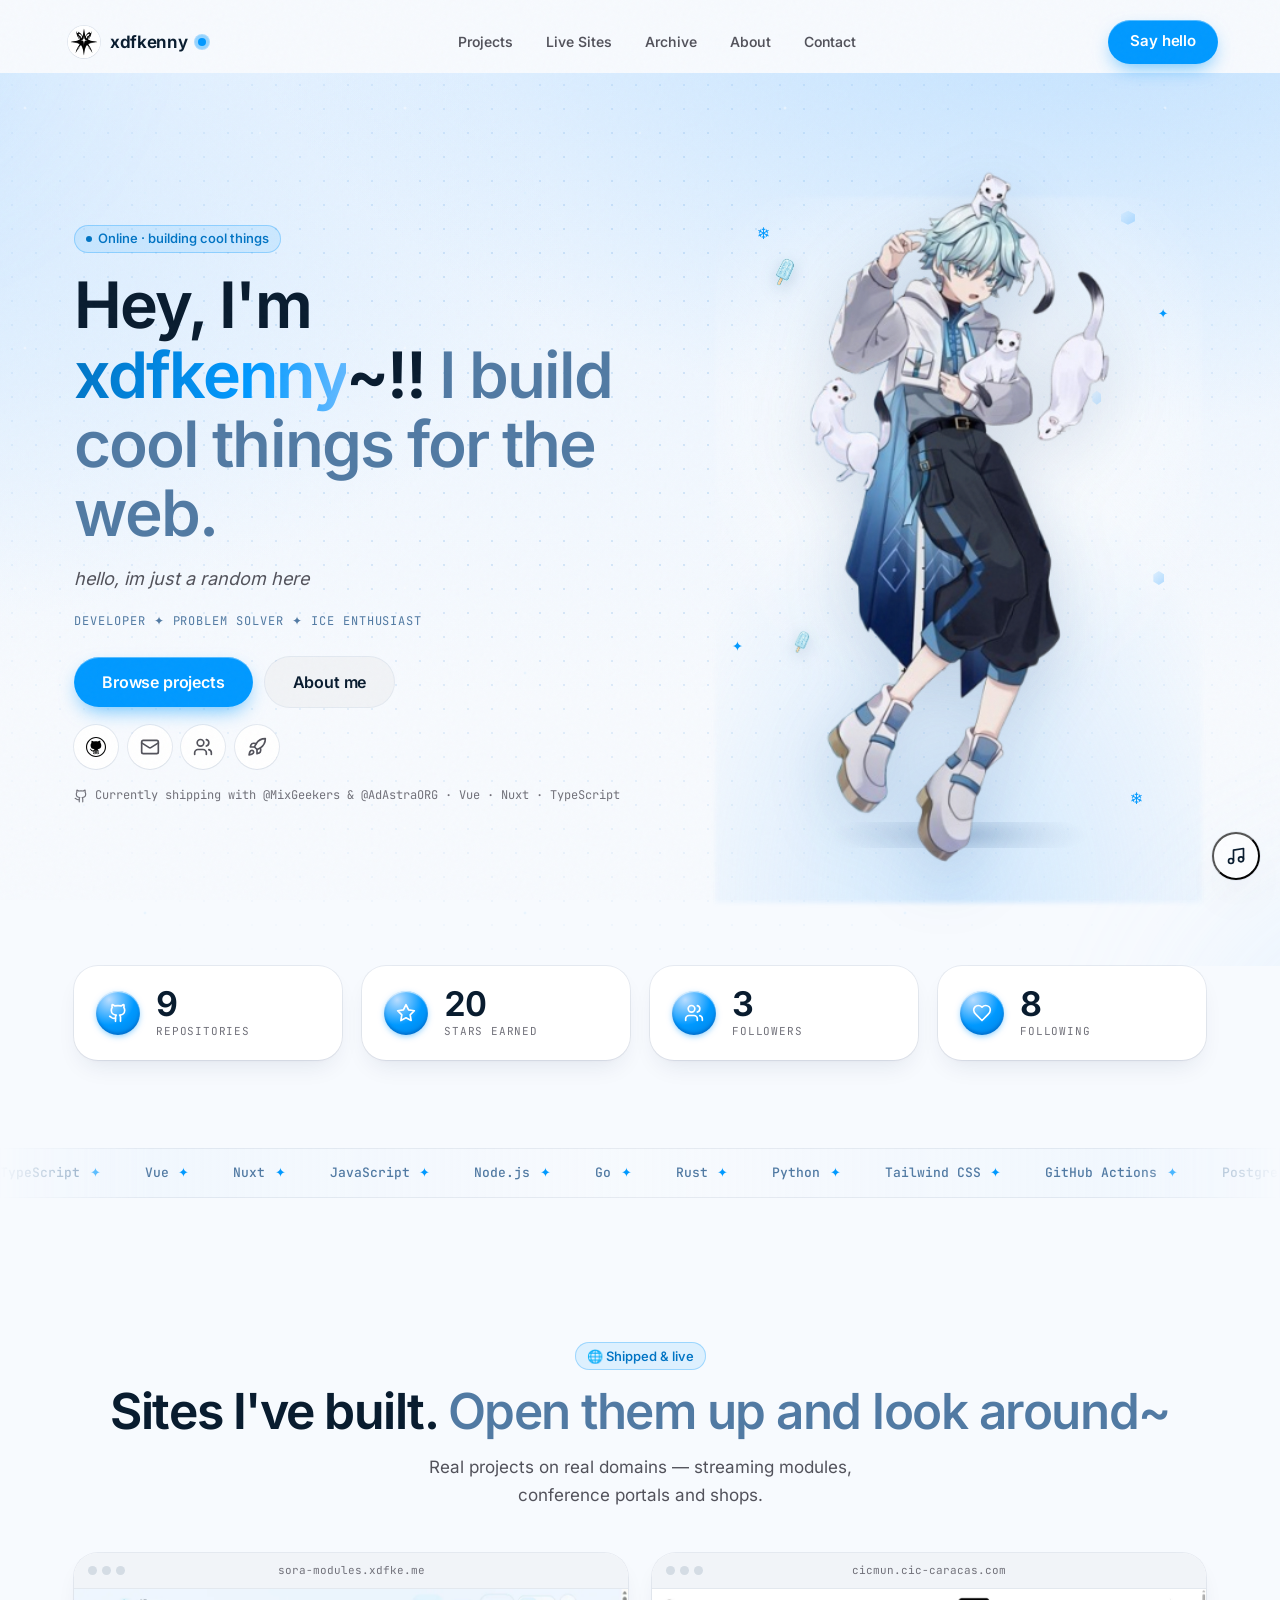
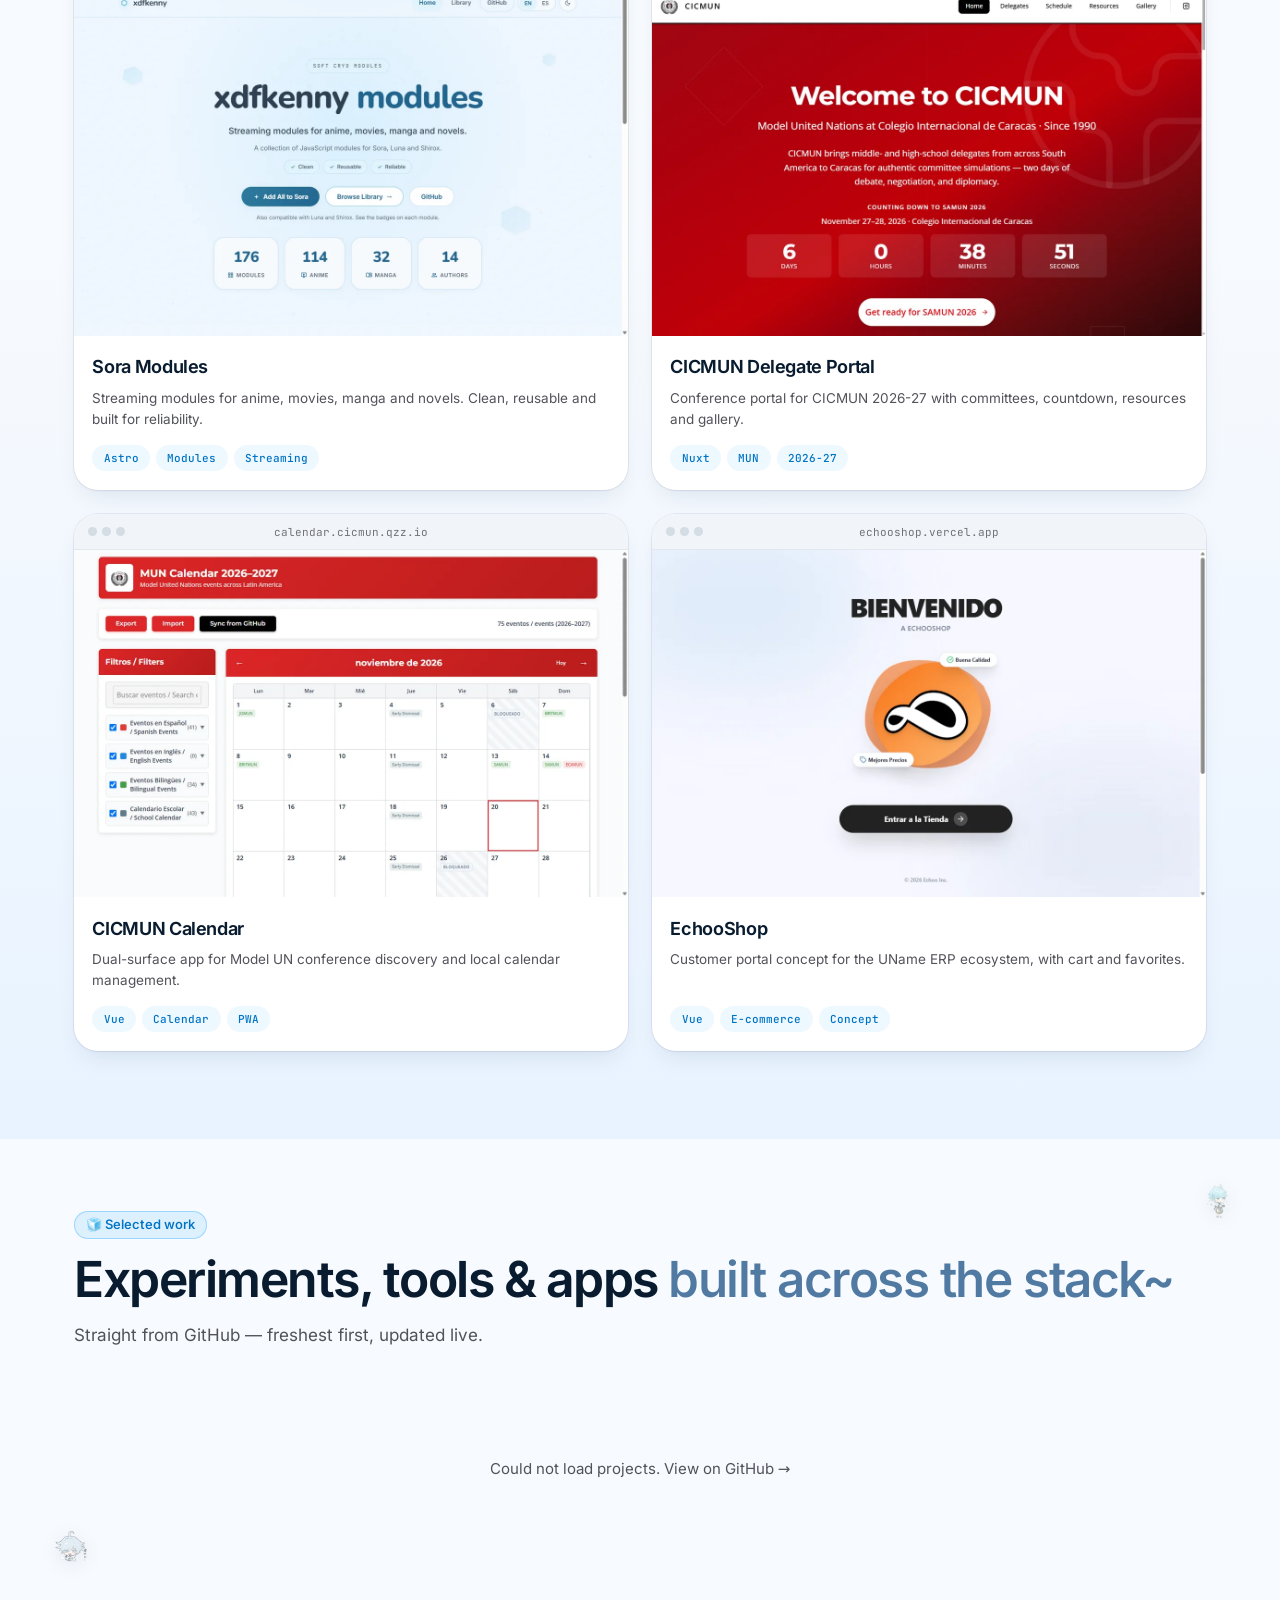
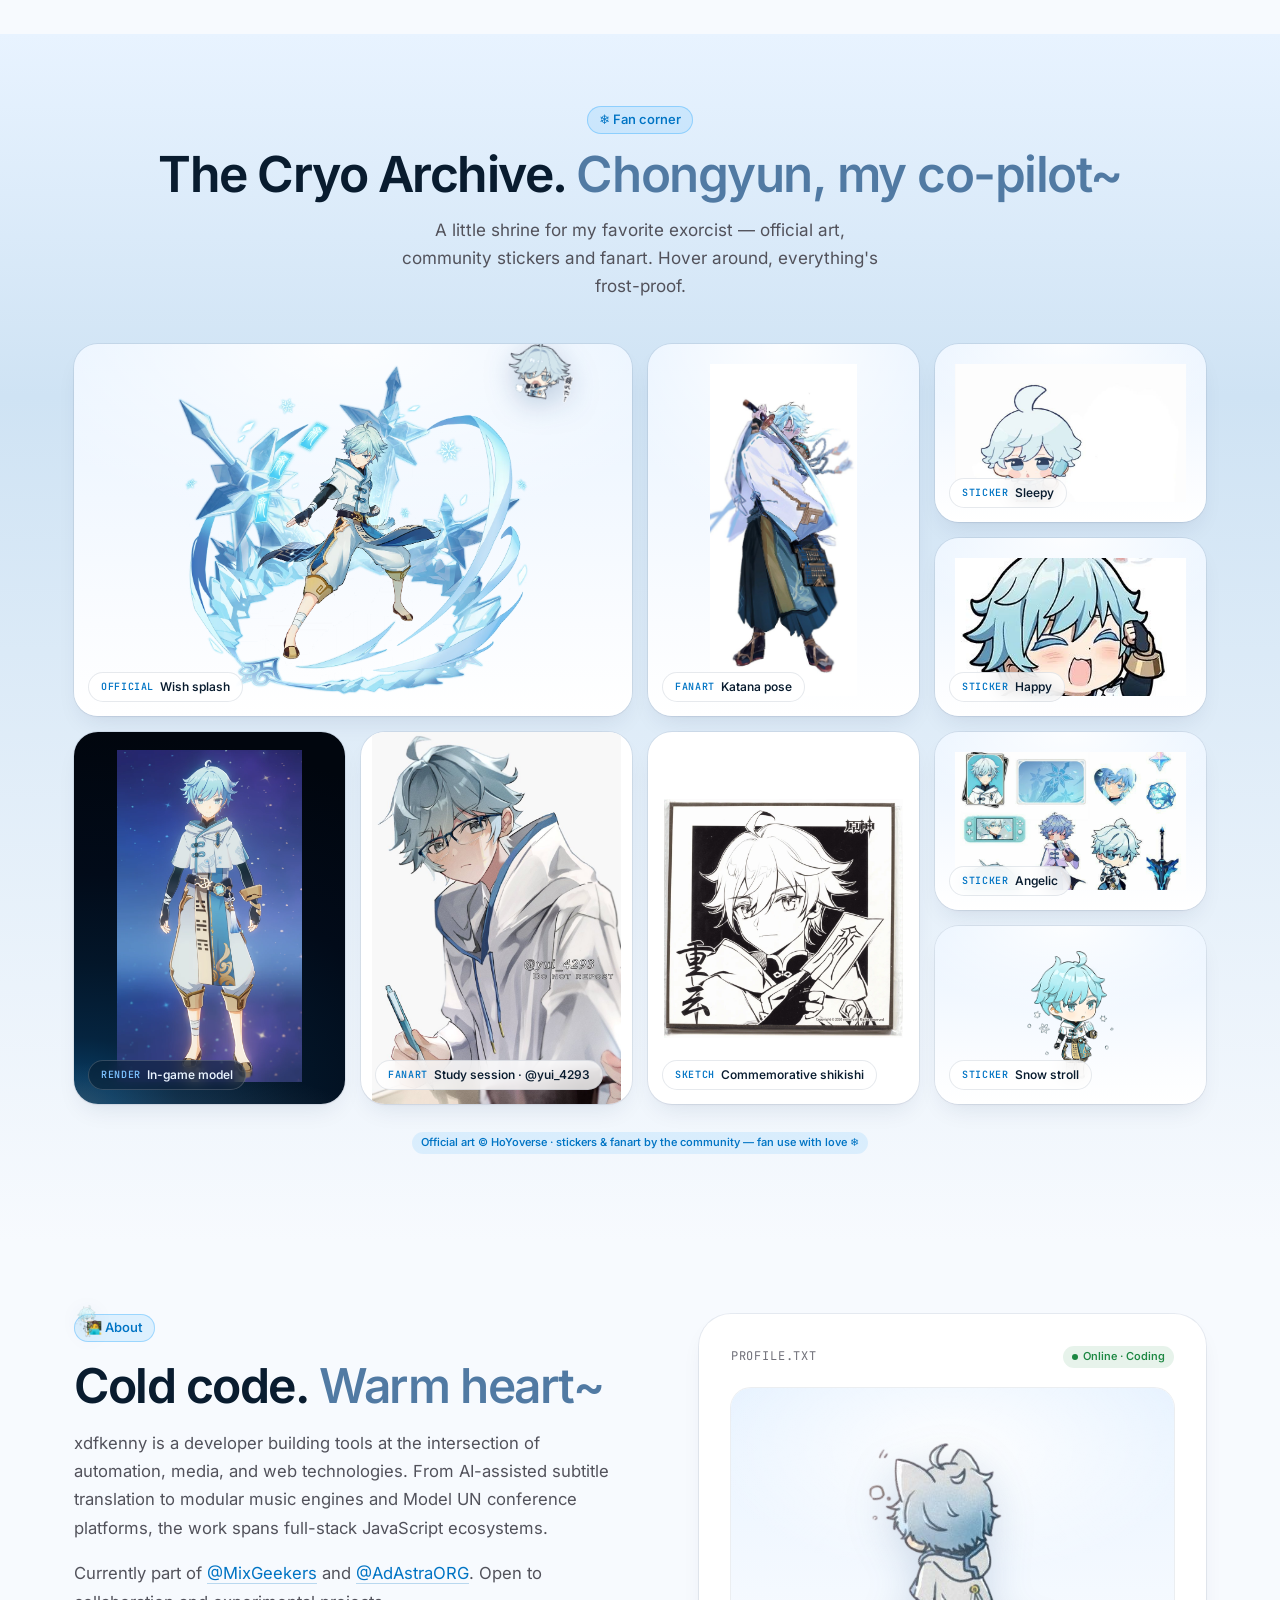
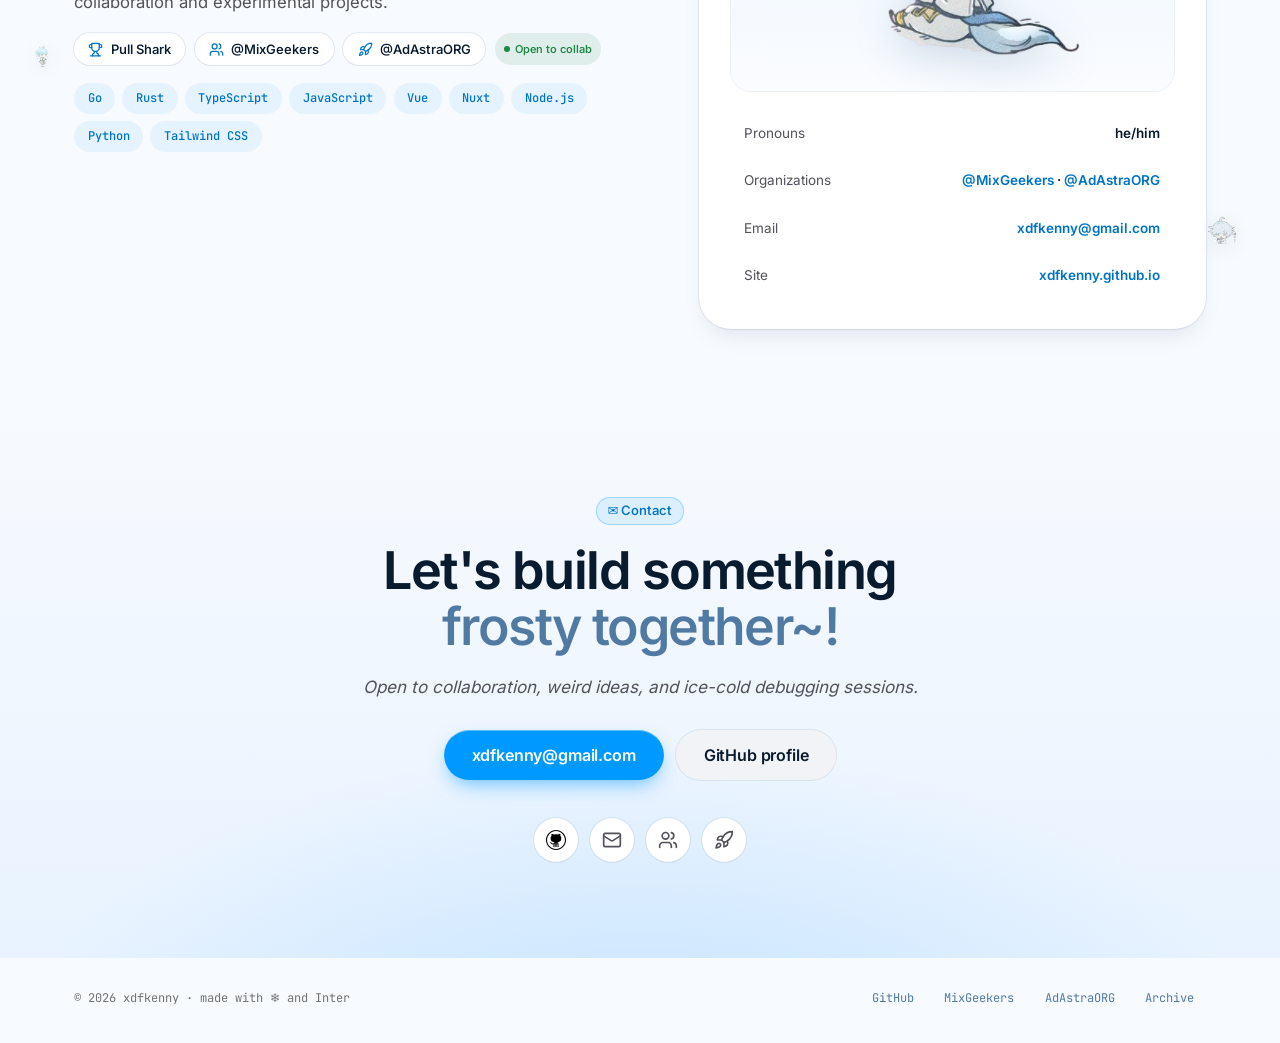
==== commit f53a456b: "Live Sites: browser-frame card grid, fresh previews, new CICMUN domain - Replace cramped horizontal " ====
--- a/index.html
+++ b/index.html
@@ -208,49 +208,81 @@
           <p class="section-intro reveal" data-delay="120">Real projects on real domains — streaming modules, conference portals and shops.</p>
         </header>
 
-        <div class="sites-track" tabindex="0" role="region" aria-label="Live website previews, scroll horizontally">
+        <div class="sites-grid">
           <a href="https://sora-modules.xdfke.me/" class="site-card spot reveal" target="_blank" rel="noopener noreferrer" data-delay="0">
+            <div class="site-card-frame" aria-hidden="true">
+              <span class="frame-dots"><i></i><i></i><i></i></span>
+              <span class="frame-domain">sora-modules.xdfke.me</span>
+              <span class="frame-visit">Visit ↗</span>
+            </div>
             <div class="site-card-media">
-              <img src="assets/sites/sora-modules.webp" alt="Sora Modules website preview" loading="lazy" width="800" height="500">
+              <img src="assets/sites/sora-new.webp" alt="Sora Modules website preview" loading="lazy" width="1200" height="750">
             </div>
             <div class="site-card-body">
-              <span class="site-card-domain">sora-modules.xdfke.me</span>
               <h3 class="site-card-title">Sora Modules</h3>
               <p class="site-card-desc">Streaming modules for anime, movies, manga and novels. Clean, reusable and built for reliability.</p>
-              <span class="site-card-cta">Visit site <span class="site-card-arrow" aria-hidden="true">↗</span></span>
+              <div class="site-card-tags">
+                <span class="site-tag">Astro</span>
+                <span class="site-tag">Modules</span>
+                <span class="site-tag">Streaming</span>
+              </div>
             </div>
           </a>
-          <a href="https://cicmun.qzz.io/" class="site-card spot reveal" target="_blank" rel="noopener noreferrer" data-delay="80">
+          <a href="https://cicmun.cic-caracas.com/" class="site-card spot reveal" target="_blank" rel="noopener noreferrer" data-delay="80">
+            <div class="site-card-frame" aria-hidden="true">
+              <span class="frame-dots"><i></i><i></i><i></i></span>
+              <span class="frame-domain">cicmun.cic-caracas.com</span>
+              <span class="frame-visit">Visit ↗</span>
+            </div>
             <div class="site-card-media">
-              <img src="assets/sites/cicmun-portal.webp" alt="CICMUN Delegate Portal website preview" loading="lazy" width="800" height="500">
+              <img src="assets/sites/cicmun-new.webp" alt="CICMUN Delegate Portal website preview" loading="lazy" width="1200" height="750">
             </div>
             <div class="site-card-body">
-              <span class="site-card-domain">cicmun.qzz.io</span>
               <h3 class="site-card-title">CICMUN Delegate Portal</h3>
-              <p class="site-card-desc">Conference portal for CICMUN 2026 with committees, schedules, resources and gallery.</p>
-              <span class="site-card-cta">Visit site <span class="site-card-arrow" aria-hidden="true">↗</span></span>
+              <p class="site-card-desc">Conference portal for CICMUN 2026-27 with committees, countdown, resources and gallery.</p>
+              <div class="site-card-tags">
+                <span class="site-tag">Nuxt</span>
+                <span class="site-tag">MUN</span>
+                <span class="site-tag">2026-27</span>
+              </div>
             </div>
           </a>
           <a href="https://calendar.cicmun.qzz.io/" class="site-card spot reveal" target="_blank" rel="noopener noreferrer" data-delay="160">
+            <div class="site-card-frame" aria-hidden="true">
+              <span class="frame-dots"><i></i><i></i><i></i></span>
+              <span class="frame-domain">calendar.cicmun.qzz.io</span>
+              <span class="frame-visit">Visit ↗</span>
+            </div>
             <div class="site-card-media">
-              <img src="assets/sites/cicmun-calendar.webp" alt="CICMUN MUN Calendar website preview" loading="lazy" width="800" height="500">
+              <img src="assets/sites/calendar-new.webp" alt="CICMUN MUN Calendar website preview" loading="lazy" width="1200" height="750">
             </div>
             <div class="site-card-body">
-              <span class="site-card-domain">calendar.cicmun.qzz.io</span>
               <h3 class="site-card-title">CICMUN Calendar</h3>
               <p class="site-card-desc">Dual-surface app for Model UN conference discovery and local calendar management.</p>
-              <span class="site-card-cta">Visit site <span class="site-card-arrow" aria-hidden="true">↗</span></span>
+              <div class="site-card-tags">
+                <span class="site-tag">Vue</span>
+                <span class="site-tag">Calendar</span>
+                <span class="site-tag">PWA</span>
+              </div>
             </div>
           </a>
           <a href="https://echooshop.vercel.app/" class="site-card spot reveal" target="_blank" rel="noopener noreferrer" data-delay="240">
+            <div class="site-card-frame" aria-hidden="true">
+              <span class="frame-dots"><i></i><i></i><i></i></span>
+              <span class="frame-domain">echooshop.vercel.app</span>
+              <span class="frame-visit">Visit ↗</span>
+            </div>
             <div class="site-card-media">
-              <img src="assets/sites/echooshop.webp" alt="EchooShop web app preview" loading="lazy" width="800" height="500">
+              <img src="assets/sites/echoo-new.webp" alt="EchooShop web app preview" loading="lazy" width="1200" height="750">
             </div>
             <div class="site-card-body">
-              <span class="site-card-domain">echooshop.vercel.app</span>
               <h3 class="site-card-title">EchooShop</h3>
               <p class="site-card-desc">Customer portal concept for the UName ERP ecosystem, with cart and favorites.</p>
-              <span class="site-card-cta">Visit site <span class="site-card-arrow" aria-hidden="true">↗</span></span>
+              <div class="site-card-tags">
+                <span class="site-tag">Vue</span>
+                <span class="site-tag">E-commerce</span>
+                <span class="site-tag">Concept</span>
+              </div>
             </div>
           </a>
         </div>
--- a/styles.css
+++ b/styles.css
@@ -1049,22 +1049,67 @@
   background: linear-gradient(180deg, var(--sky-1) 0%, var(--sky-1) 40%, var(--sky-2) 100%);
 }
 
-.sites-track {
+/* Responsive grid of browser-framed preview cards */
+.sites-grid {
   display: grid;
-  grid-auto-flow: column;
-  grid-auto-columns: min(74%, 310px);
-  gap: 1.15rem;
-  overflow-x: auto;
-  padding: 0.5rem 0.25rem 1.5rem;
-  scroll-snap-type: x mandatory;
-  -webkit-overflow-scrolling: touch;
-  scrollbar-width: thin;
-  scrollbar-color: var(--sky-3) transparent;
-}
-
-.sites-track::-webkit-scrollbar { height: 8px; }
-.sites-track::-webkit-scrollbar-thumb { background: var(--sky-3); border-radius: var(--r-pill); }
-.sites-track::-webkit-scrollbar-track { background: transparent; }
+  grid-template-columns: 1fr;
+  gap: 1.25rem;
+}
+
+/* Browser chrome bar — traffic lights wake up on hover */
+.site-card-frame {
+  display: flex;
+  align-items: center;
+  gap: 0.75rem;
+  padding: 0.55rem 0.9rem;
+  background: #F1F4F8;
+  border-bottom: 1px solid rgba(10, 40, 80, 0.06);
+}
+
+.frame-dots {
+  display: inline-flex;
+  gap: 5px;
+  flex-shrink: 0;
+}
+
+.frame-dots i {
+  width: 9px;
+  height: 9px;
+  border-radius: 50%;
+  background: #D4DCE4;
+  transition: background-color 200ms ease;
+}
+
+.site-card:hover .frame-dots i:nth-child(1) { background: #FF5F57; }
+.site-card:hover .frame-dots i:nth-child(2) { background: #FEBC2E; }
+.site-card:hover .frame-dots i:nth-child(3) { background: #28C840; }
+
+.frame-domain {
+  flex: 1;
+  min-width: 0;
+  font-family: var(--font-mono);
+  font-size: 0.6875rem;
+  color: var(--faint);
+  white-space: nowrap;
+  overflow: hidden;
+  text-overflow: ellipsis;
+  text-align: center;
+}
+
+.frame-visit {
+  flex-shrink: 0;
+  font-size: 0.6875rem;
+  font-weight: 600;
+  color: var(--brand-text);
+  opacity: 0;
+  translate: -4px 0;
+  transition: opacity 200ms ease, translate 200ms ease;
+}
+
+.site-card:hover .frame-visit {
+  opacity: 1;
+  translate: 0 0;
+}
 
 .site-card {
   scroll-snap-align: center;
@@ -1107,14 +1152,6 @@
   z-index: 2;
 }
 
-.site-card-domain {
-  font-family: var(--font-mono);
-  font-size: 0.6875rem;
-  text-transform: uppercase;
-  letter-spacing: 0.06em;
-  color: var(--faint);
-}
-
 .site-card-title {
   font-size: 1.125rem;
   font-weight: 640;
@@ -1129,21 +1166,25 @@
   flex: 1;
 }
 
-.site-card-cta {
-  display: inline-flex;
-  align-items: center;
-  gap: 0.35rem;
-  margin-top: 0.45rem;
-  font-size: 0.85rem;
-  font-weight: 600;
+.site-card-tags {
+  display: flex;
+  flex-wrap: wrap;
+  gap: 0.4rem;
+  margin-top: 0.55rem;
+}
+
+.site-tag {
+  font-family: var(--font-mono);
+  font-size: 0.6875rem;
+  font-weight: 500;
+  padding: 0.22rem 0.7rem;
+  border-radius: var(--r-pill);
+  background: rgba(0, 153, 255, 0.07);
   color: var(--brand-text);
 }
 
-.site-card-arrow { transition: translate 200ms ease; }
-.site-card:hover .site-card-arrow { translate: 2px -2px; }
-
 @media (min-width: 768px) {
-  .sites-track { grid-auto-columns: min(31%, 335px); gap: 1.35rem; }
+  .sites-grid { grid-template-columns: repeat(2, 1fr); gap: 1.5rem; }
 }
 
 /* ============================================================
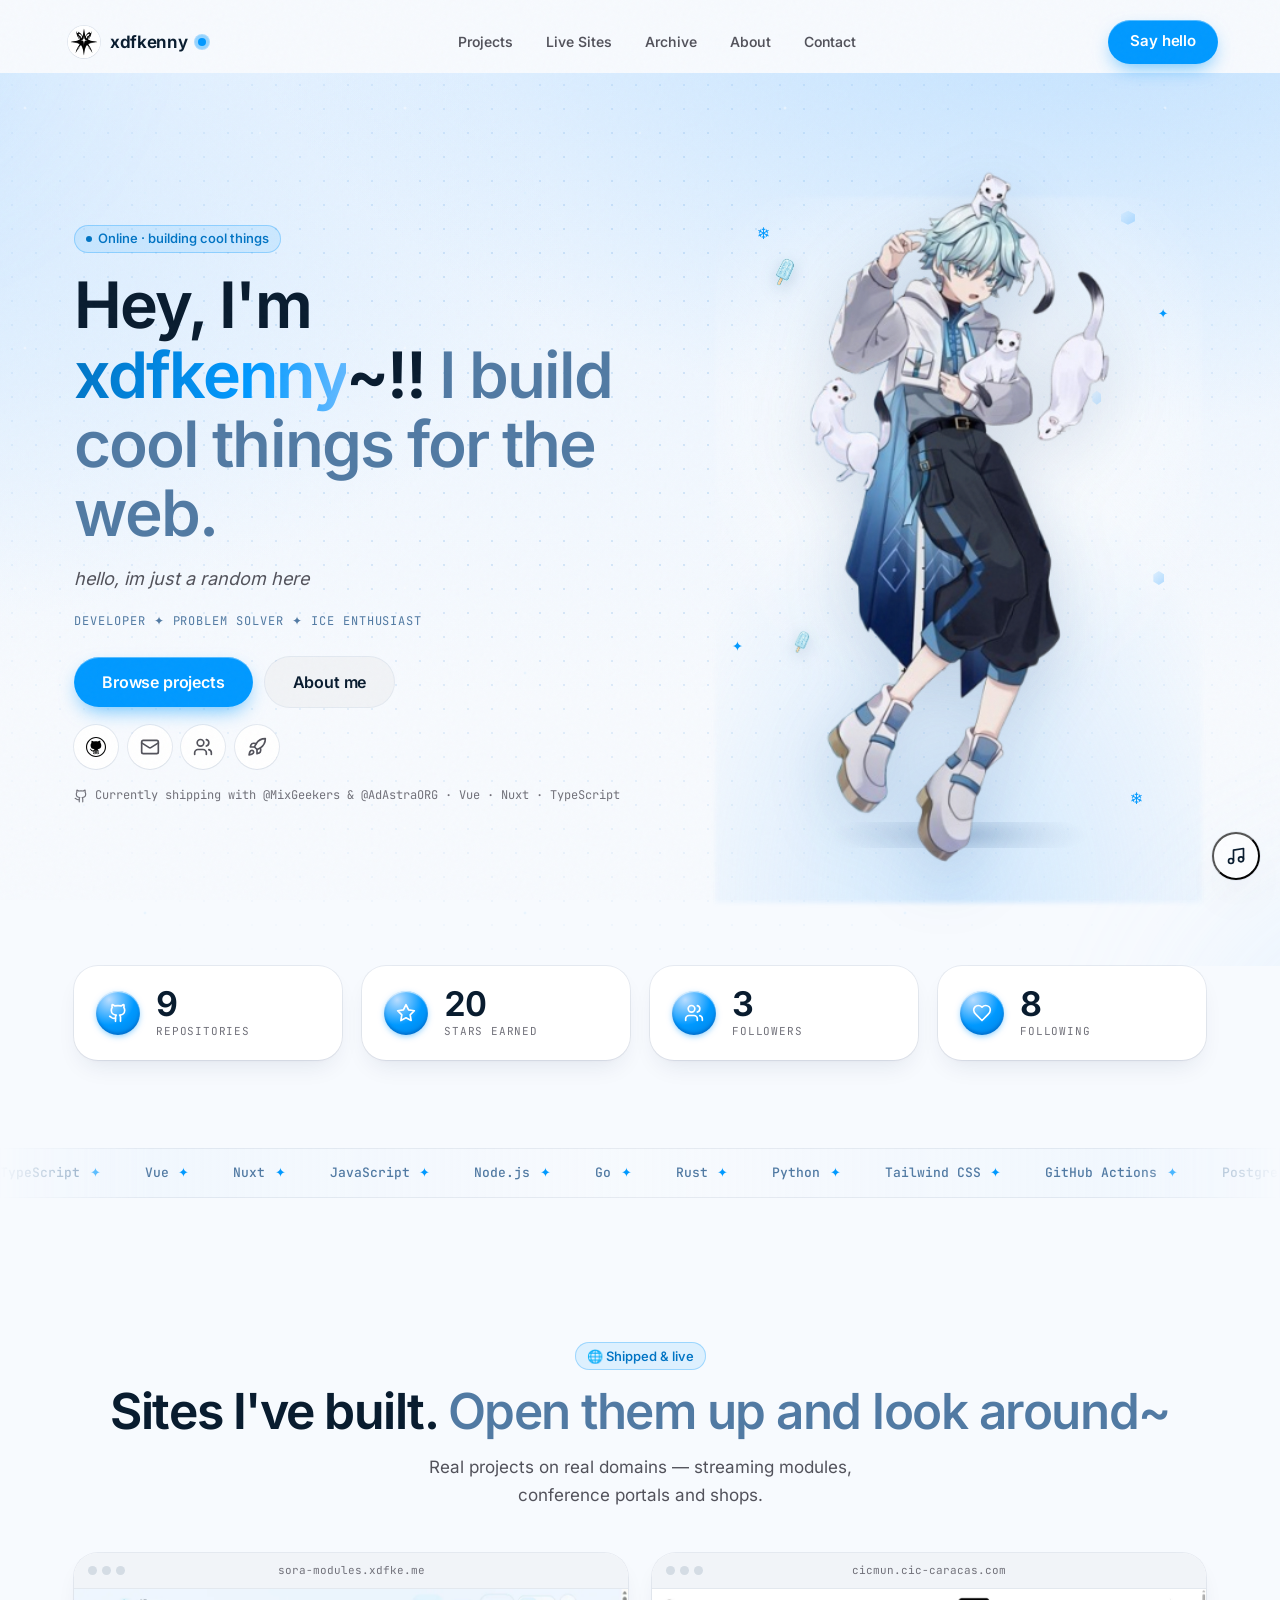
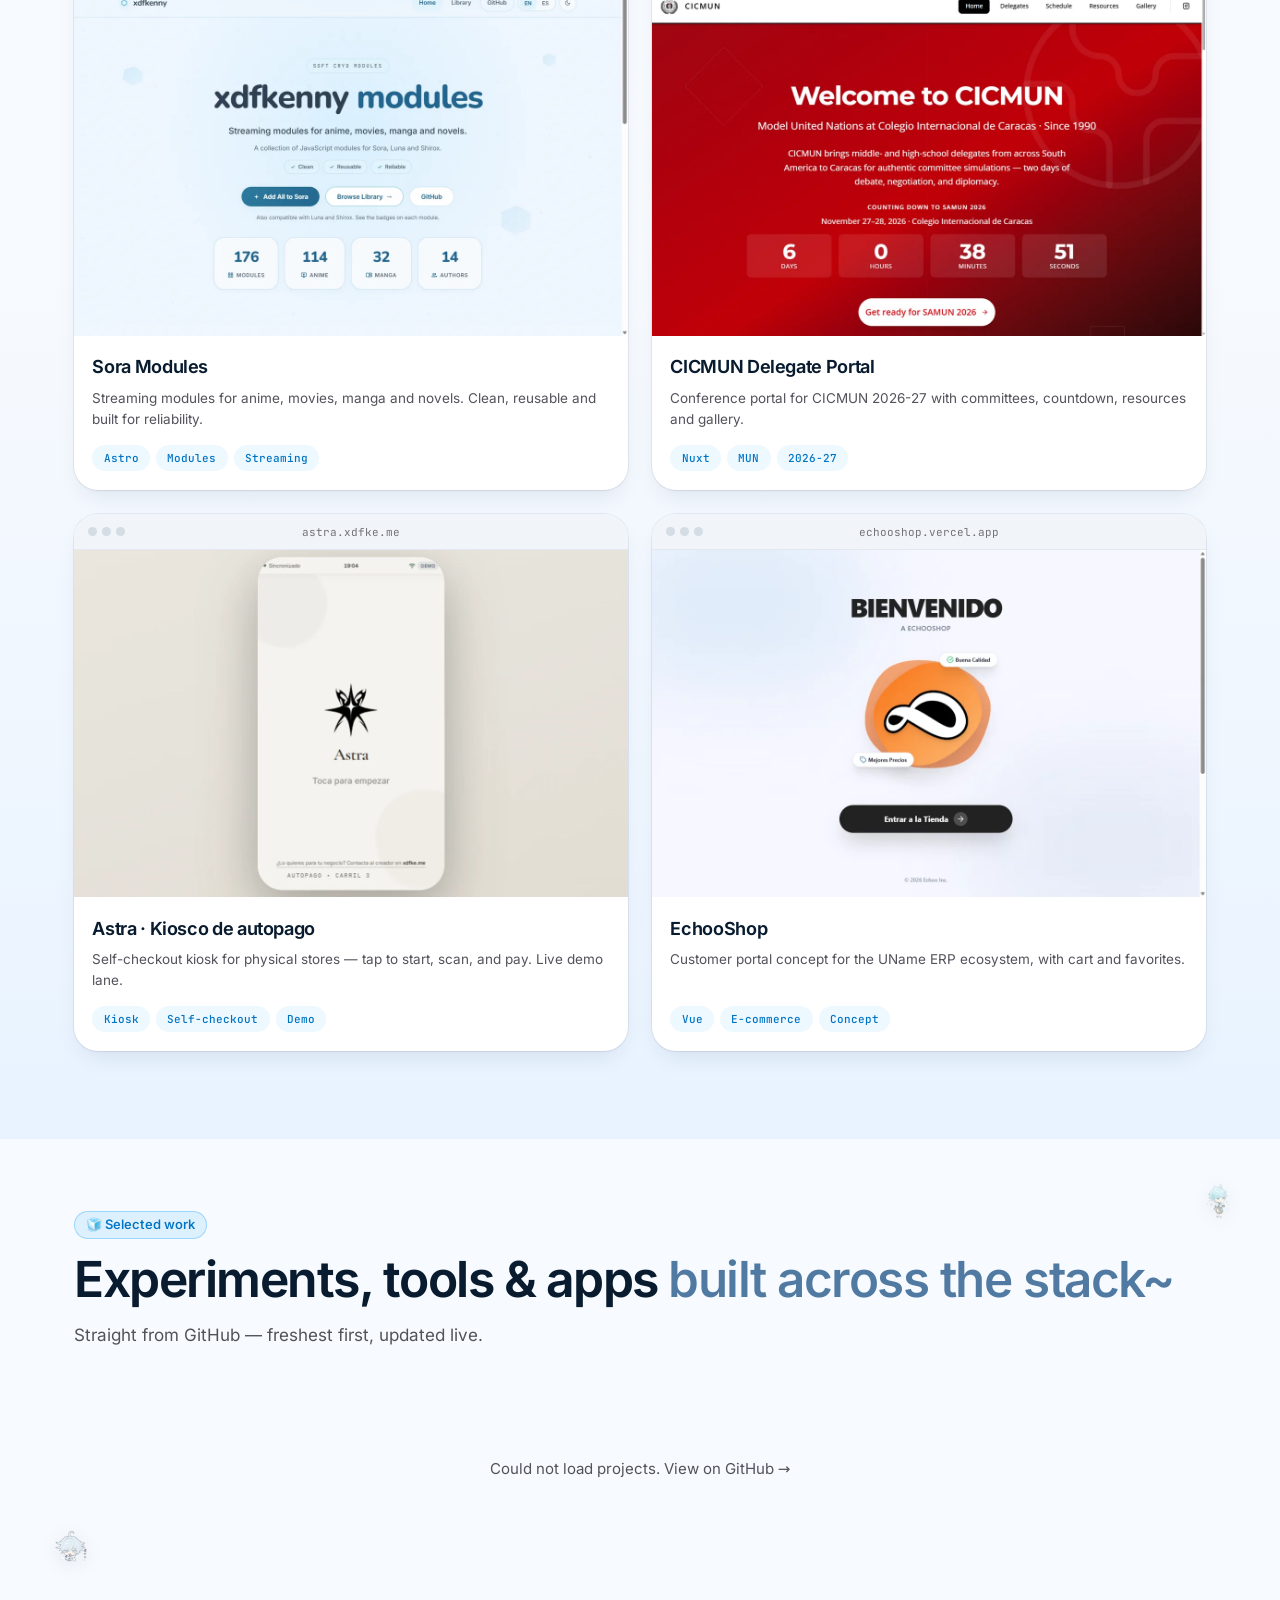
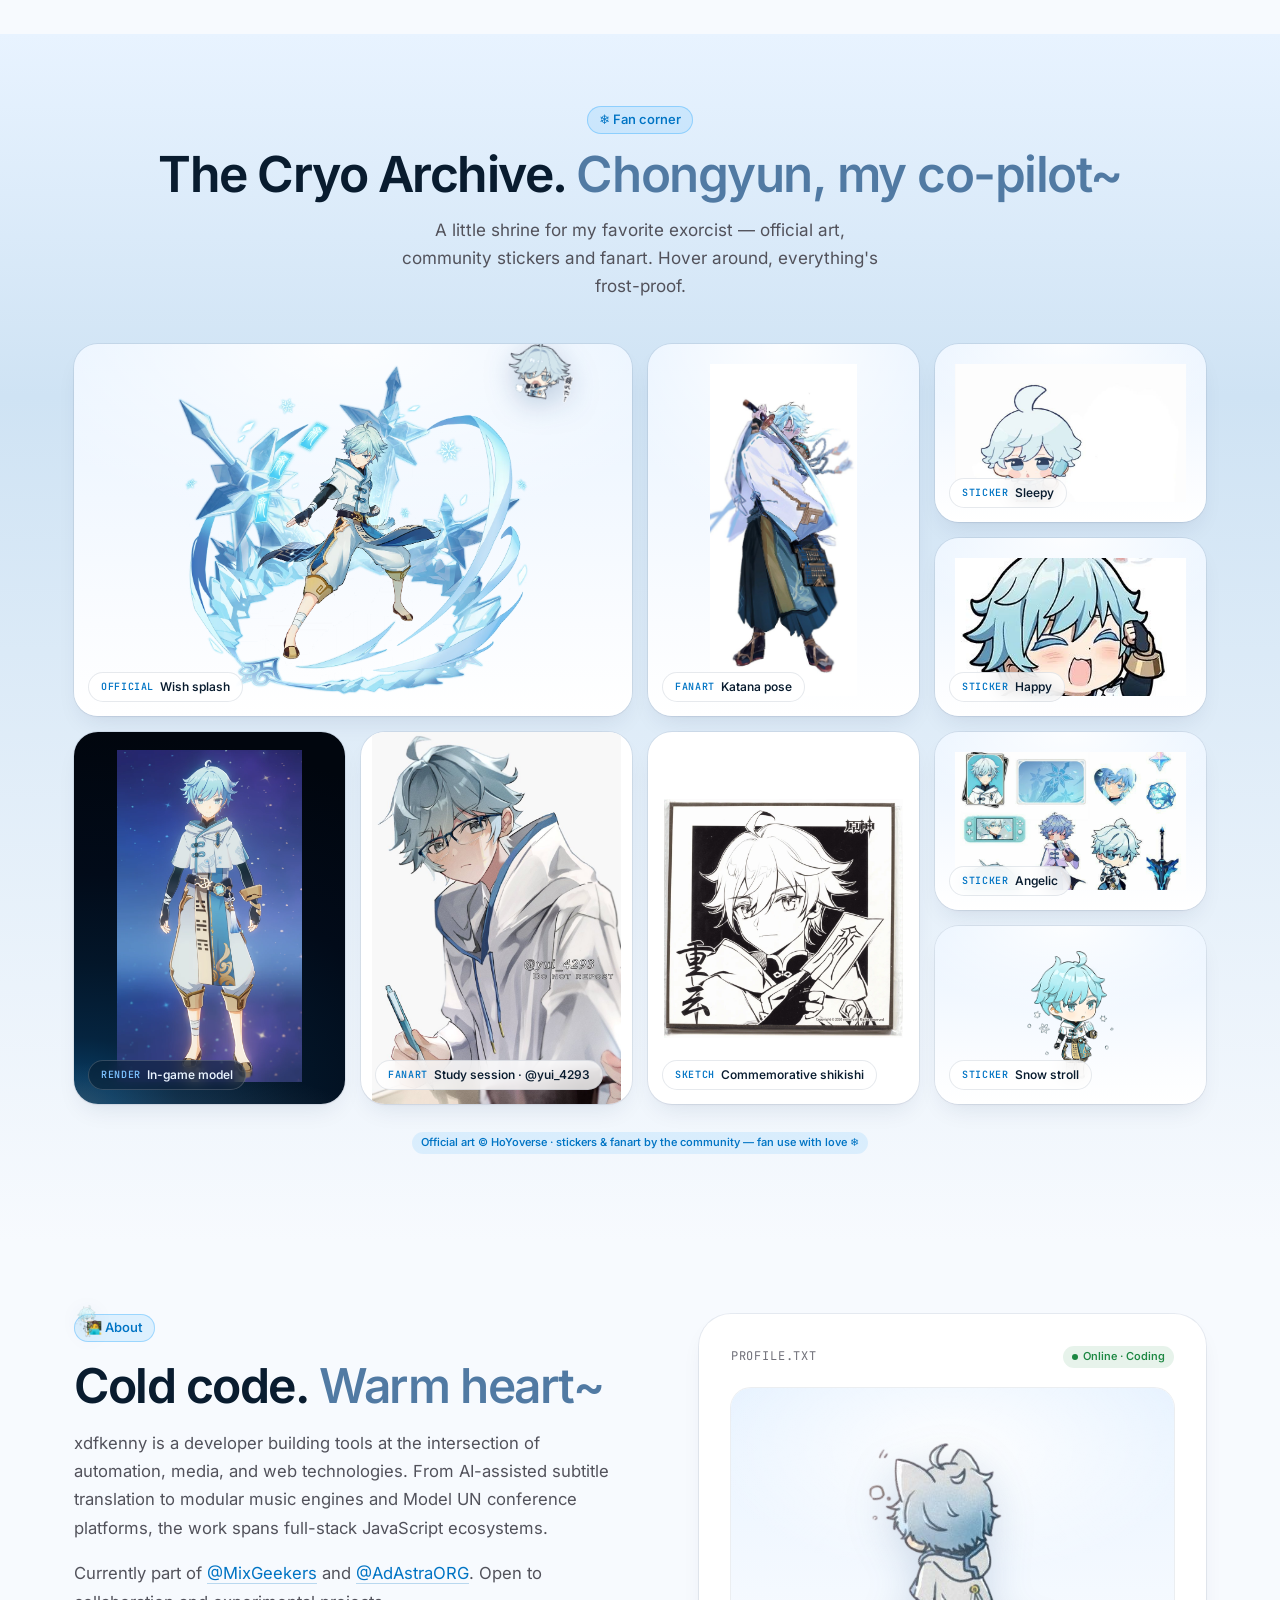
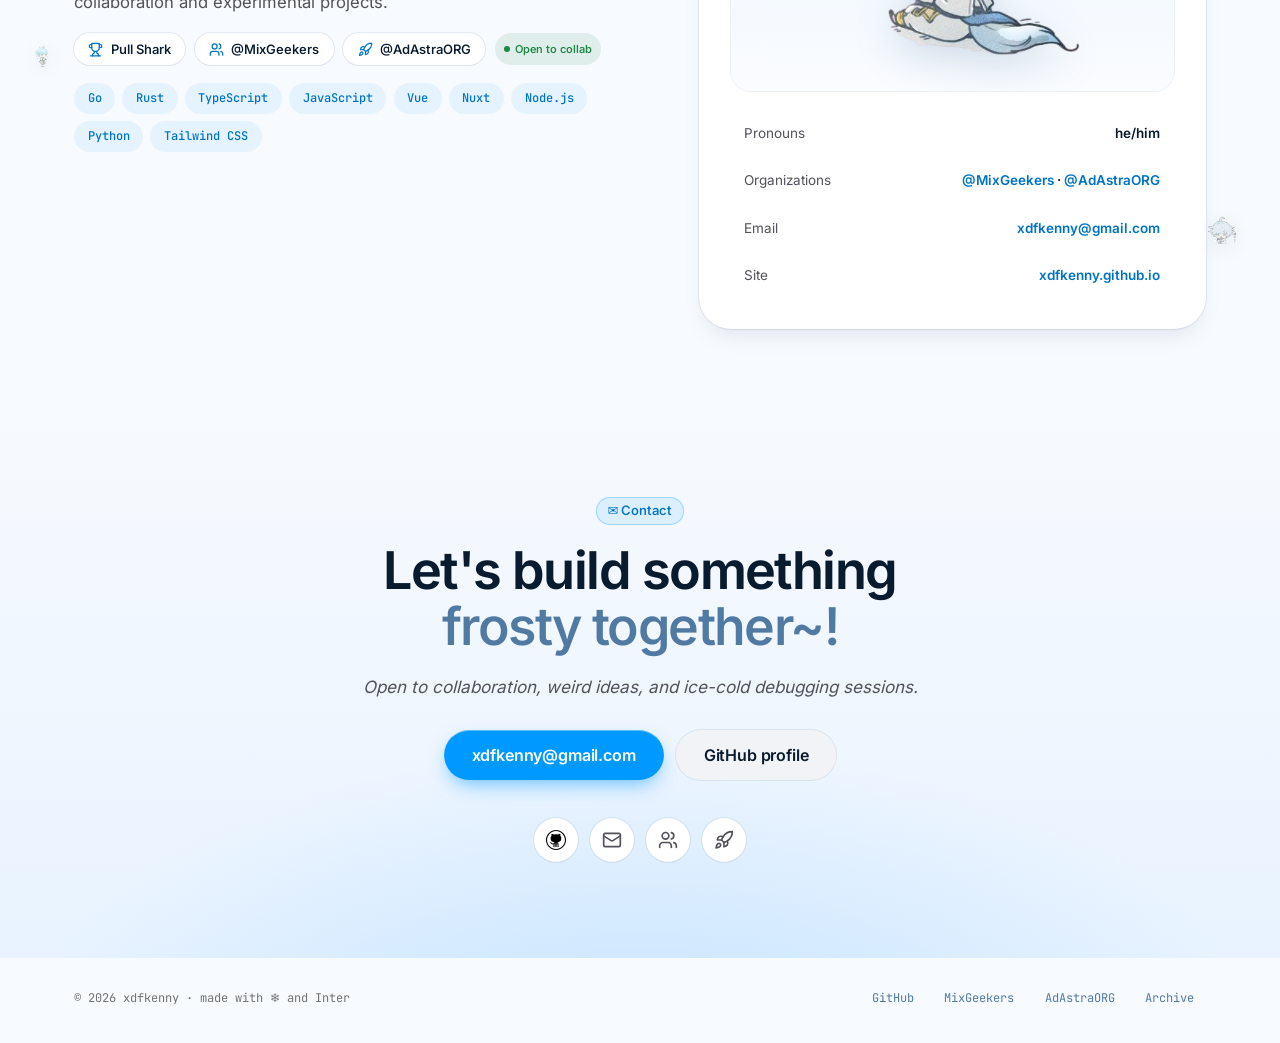
==== commit fc2279e7: "Live Sites: swap CICMUN Calendar for Astra self-checkout kiosk - New card for astra.xdfke.me (Kiosco" ====
--- a/index.html
+++ b/index.html
@@ -247,22 +247,22 @@
               </div>
             </div>
           </a>
-          <a href="https://calendar.cicmun.qzz.io/" class="site-card spot reveal" target="_blank" rel="noopener noreferrer" data-delay="160">
+          <a href="https://astra.xdfke.me/" class="site-card spot reveal" target="_blank" rel="noopener noreferrer" data-delay="160">
             <div class="site-card-frame" aria-hidden="true">
               <span class="frame-dots"><i></i><i></i><i></i></span>
-              <span class="frame-domain">calendar.cicmun.qzz.io</span>
+              <span class="frame-domain">astra.xdfke.me</span>
               <span class="frame-visit">Visit ↗</span>
             </div>
             <div class="site-card-media">
-              <img src="assets/sites/calendar-new.webp" alt="CICMUN MUN Calendar website preview" loading="lazy" width="1200" height="750">
+              <img src="assets/sites/astra-new.webp" alt="Astra self-checkout kiosk preview" loading="lazy" width="1200" height="750">
             </div>
             <div class="site-card-body">
-              <h3 class="site-card-title">CICMUN Calendar</h3>
-              <p class="site-card-desc">Dual-surface app for Model UN conference discovery and local calendar management.</p>
+              <h3 class="site-card-title">Astra · Kiosco de autopago</h3>
+              <p class="site-card-desc">Self-checkout kiosk for physical stores — tap to start, scan, and pay. Live demo lane.</p>
               <div class="site-card-tags">
-                <span class="site-tag">Vue</span>
-                <span class="site-tag">Calendar</span>
-                <span class="site-tag">PWA</span>
+                <span class="site-tag">Kiosk</span>
+                <span class="site-tag">Self-checkout</span>
+                <span class="site-tag">Demo</span>
               </div>
             </div>
           </a>
